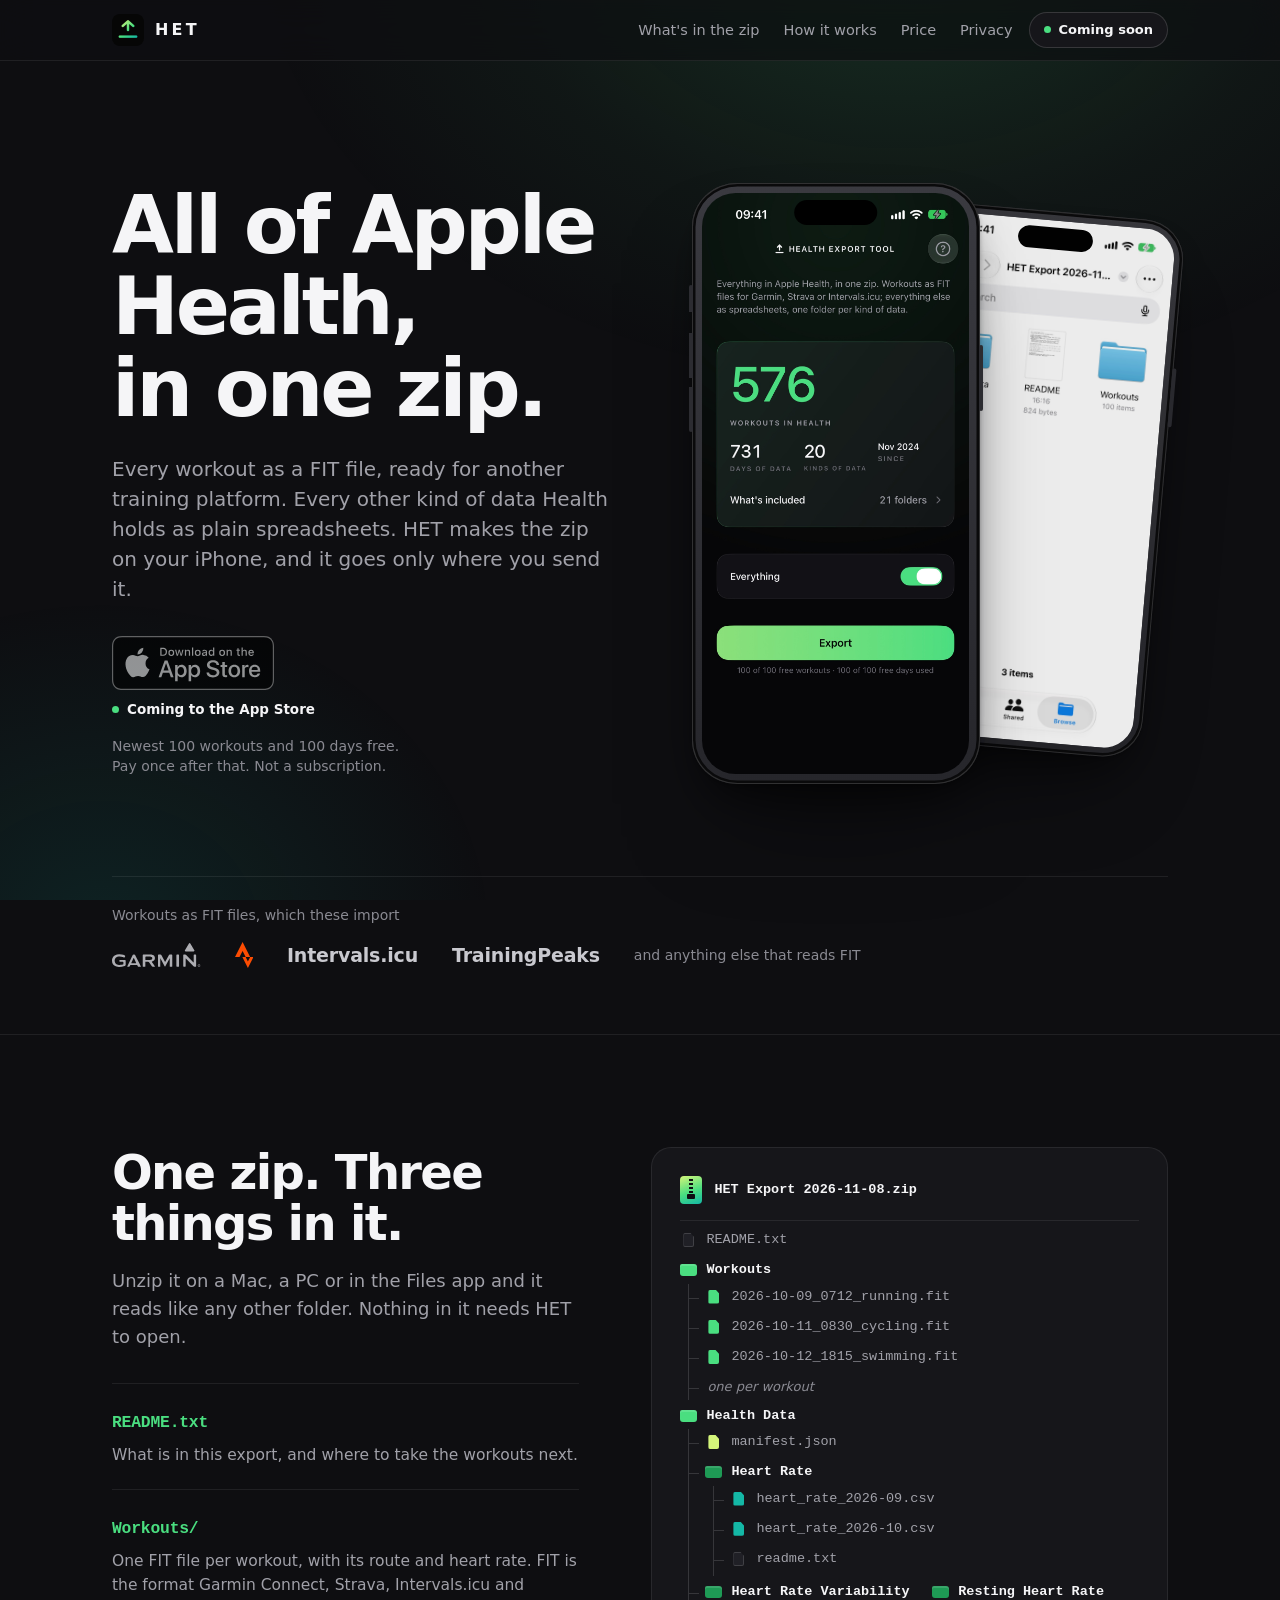
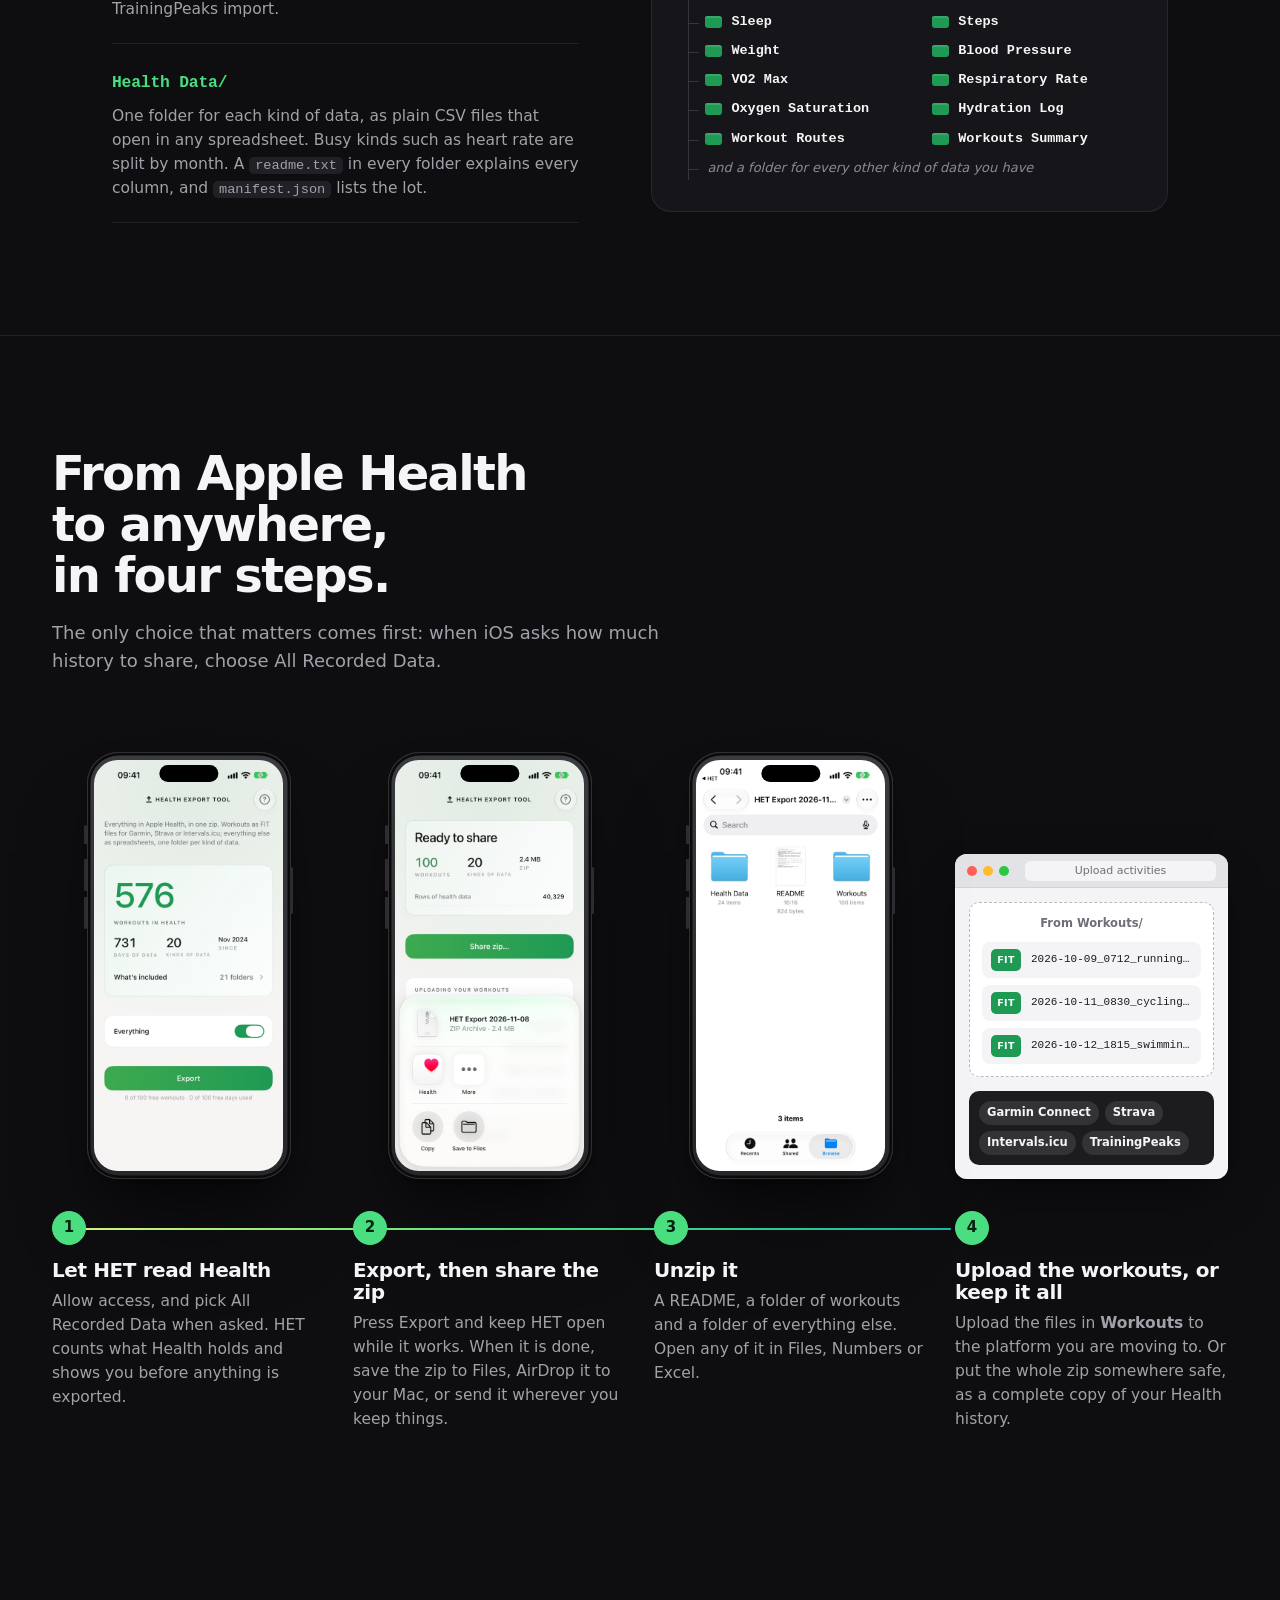
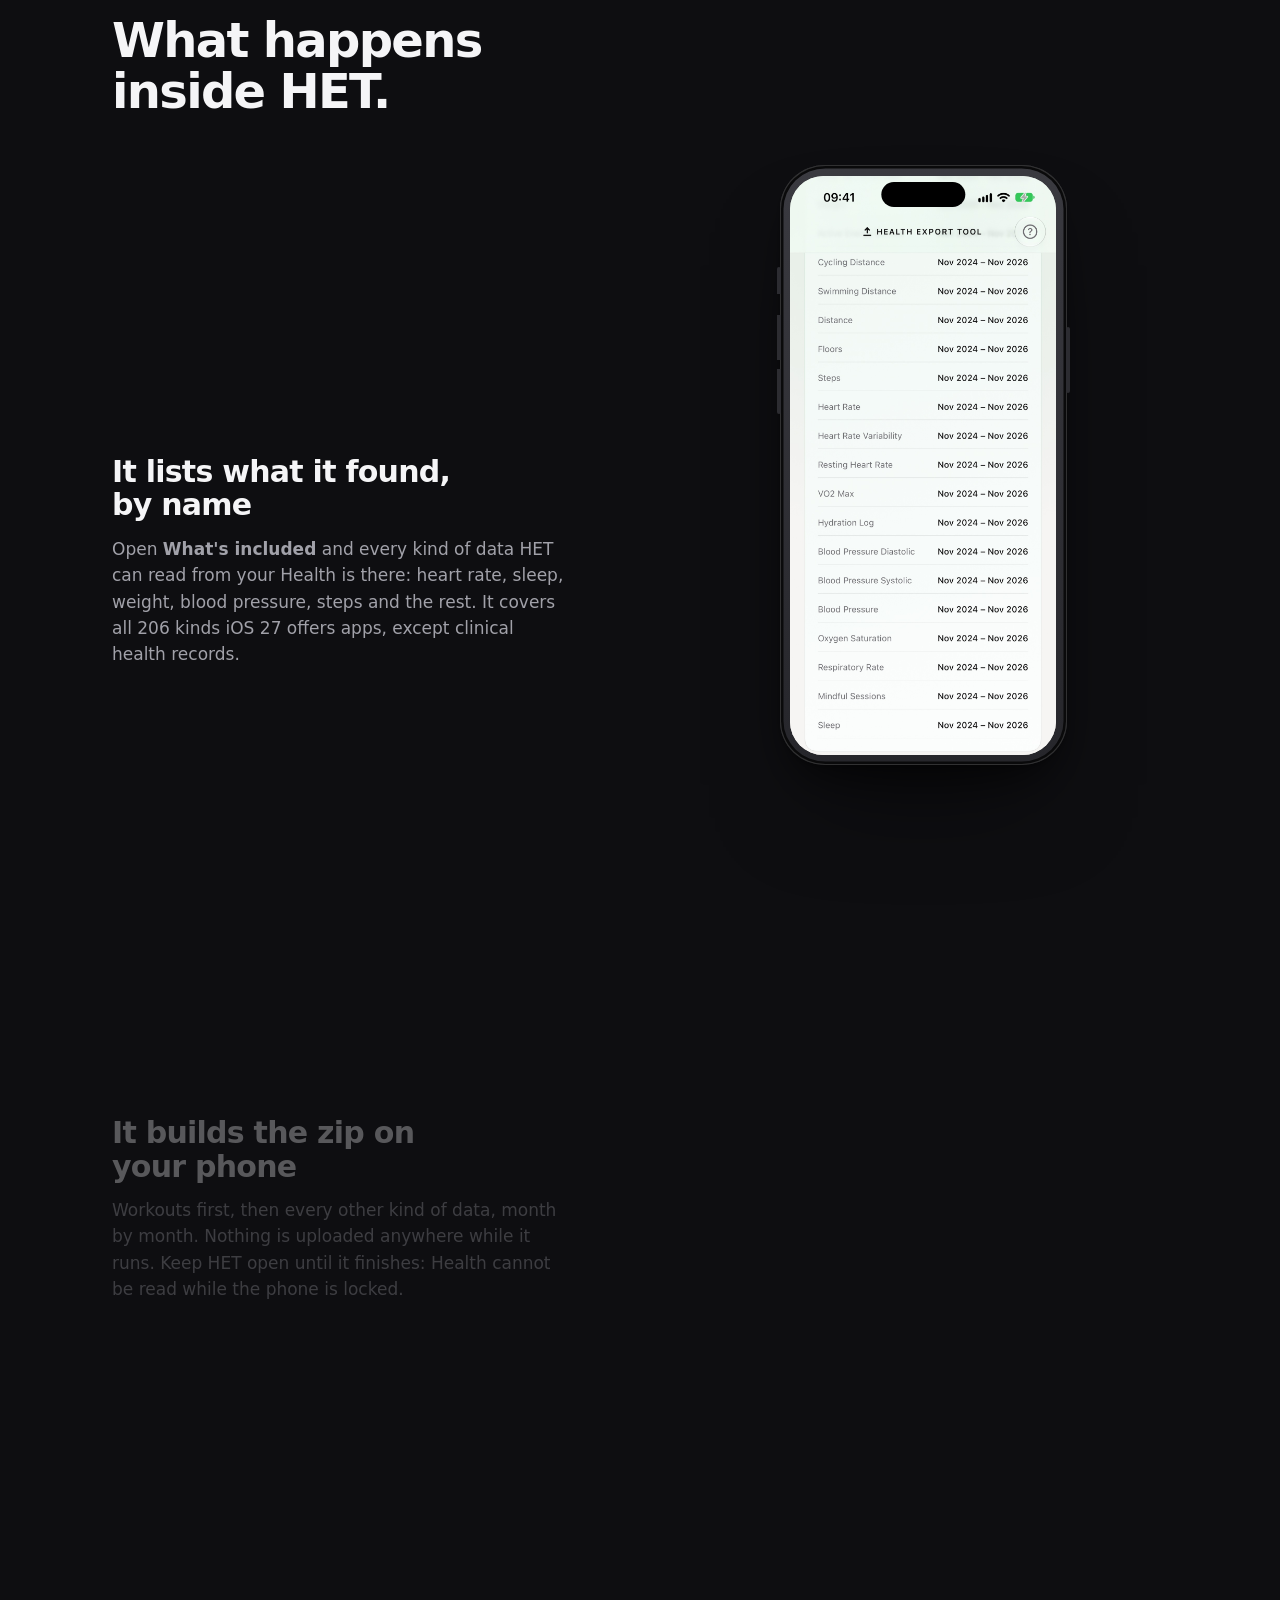
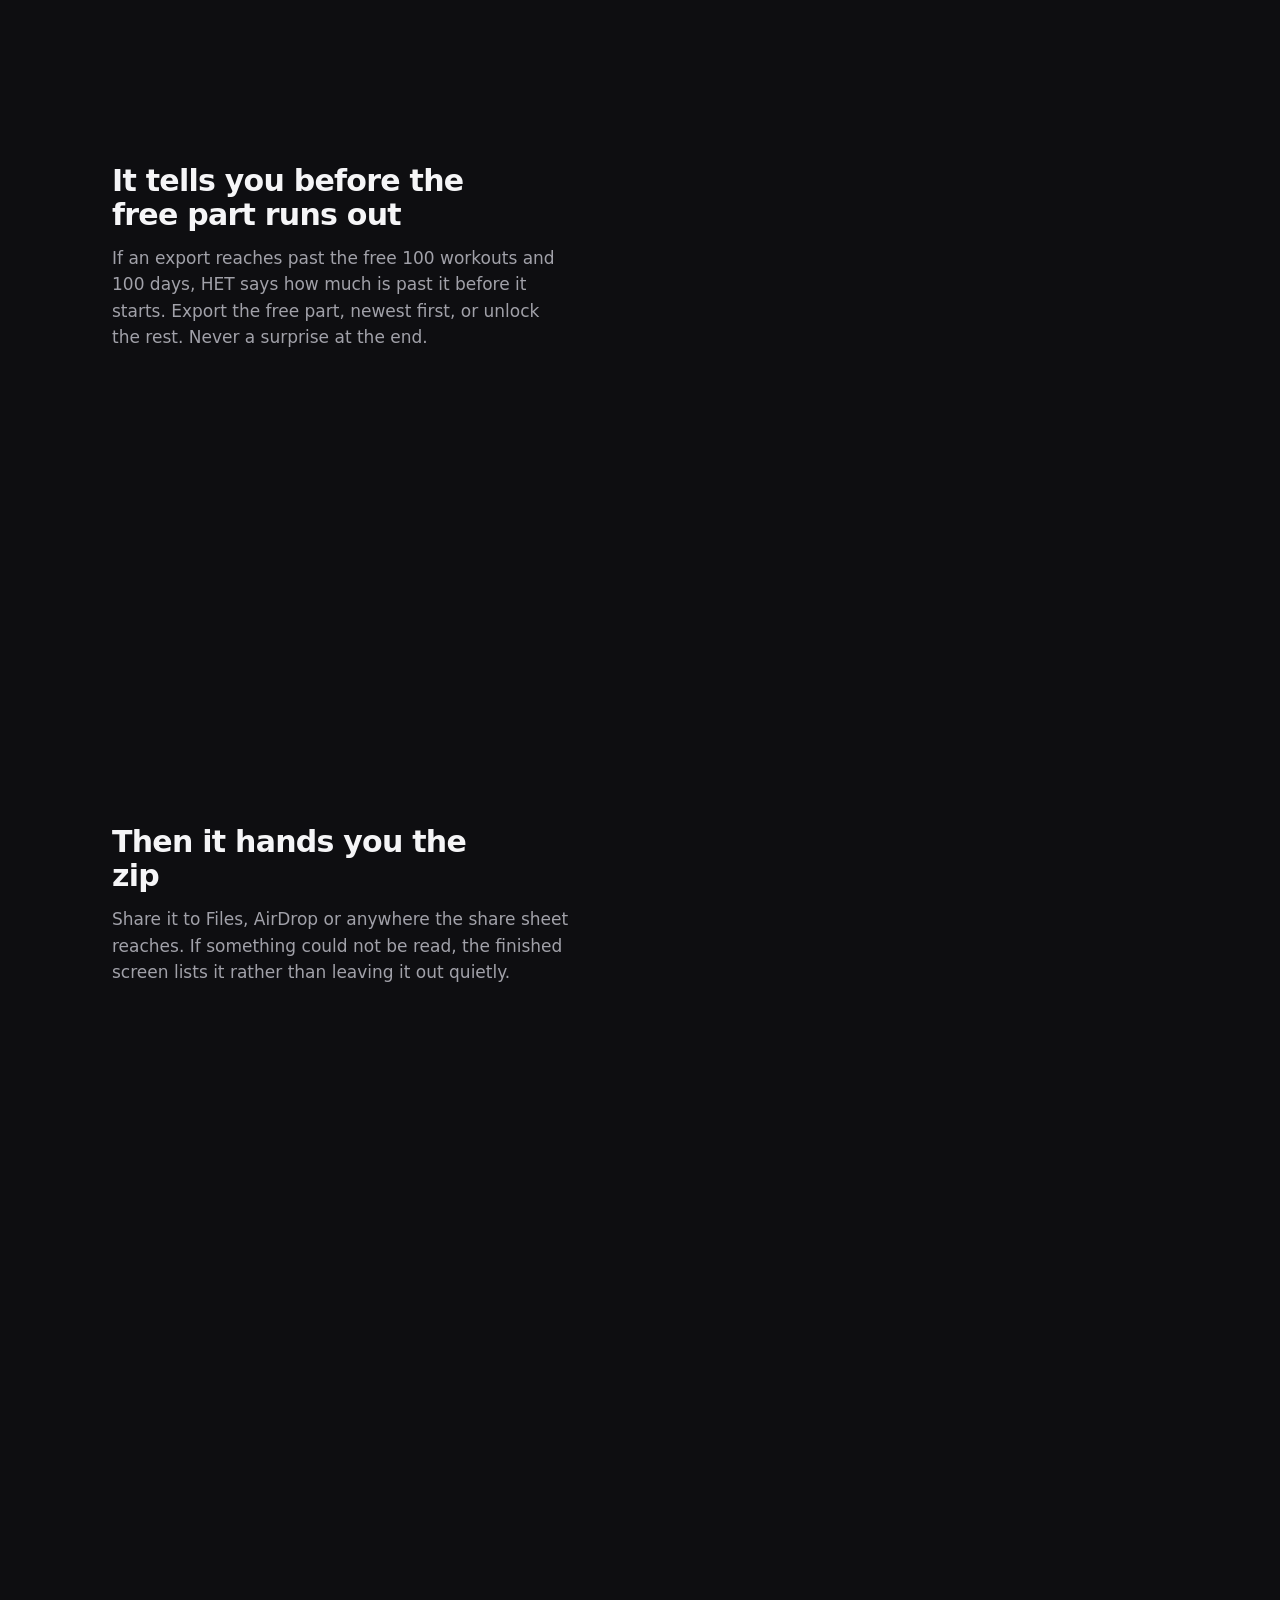
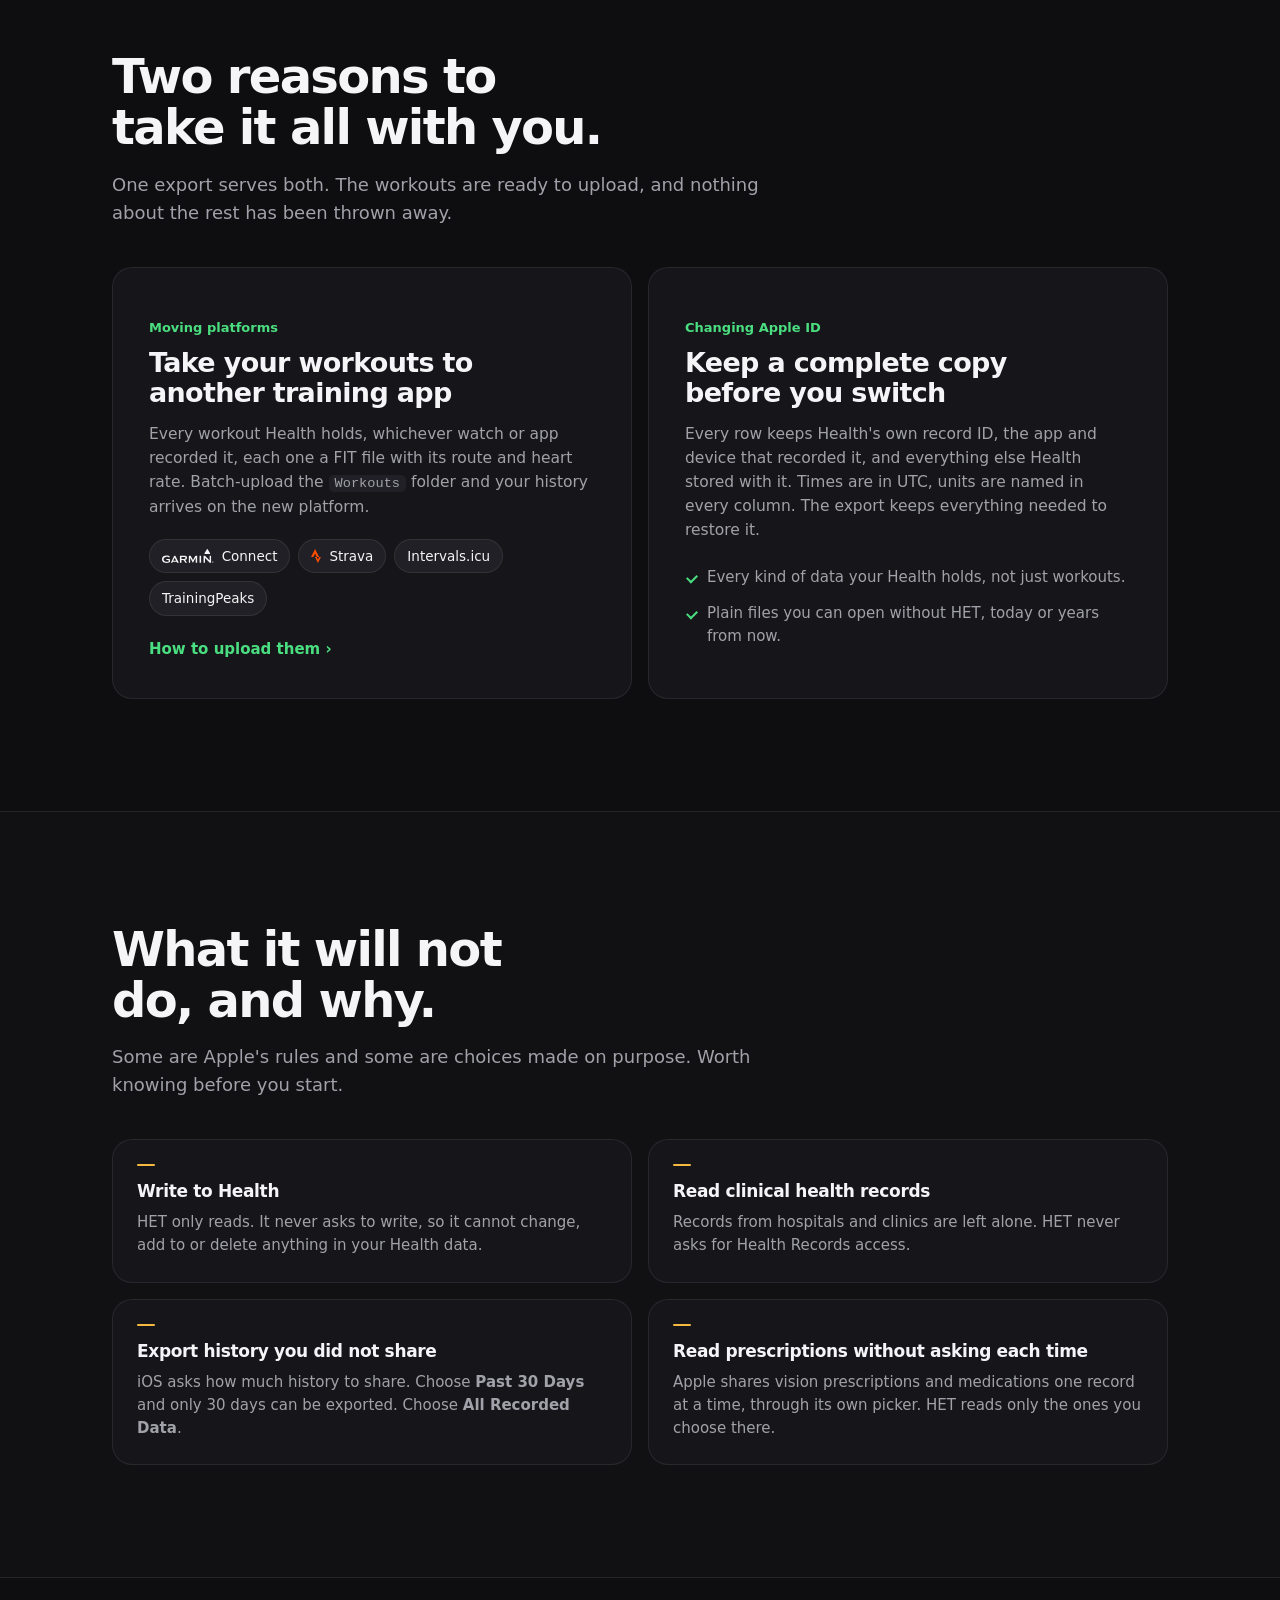
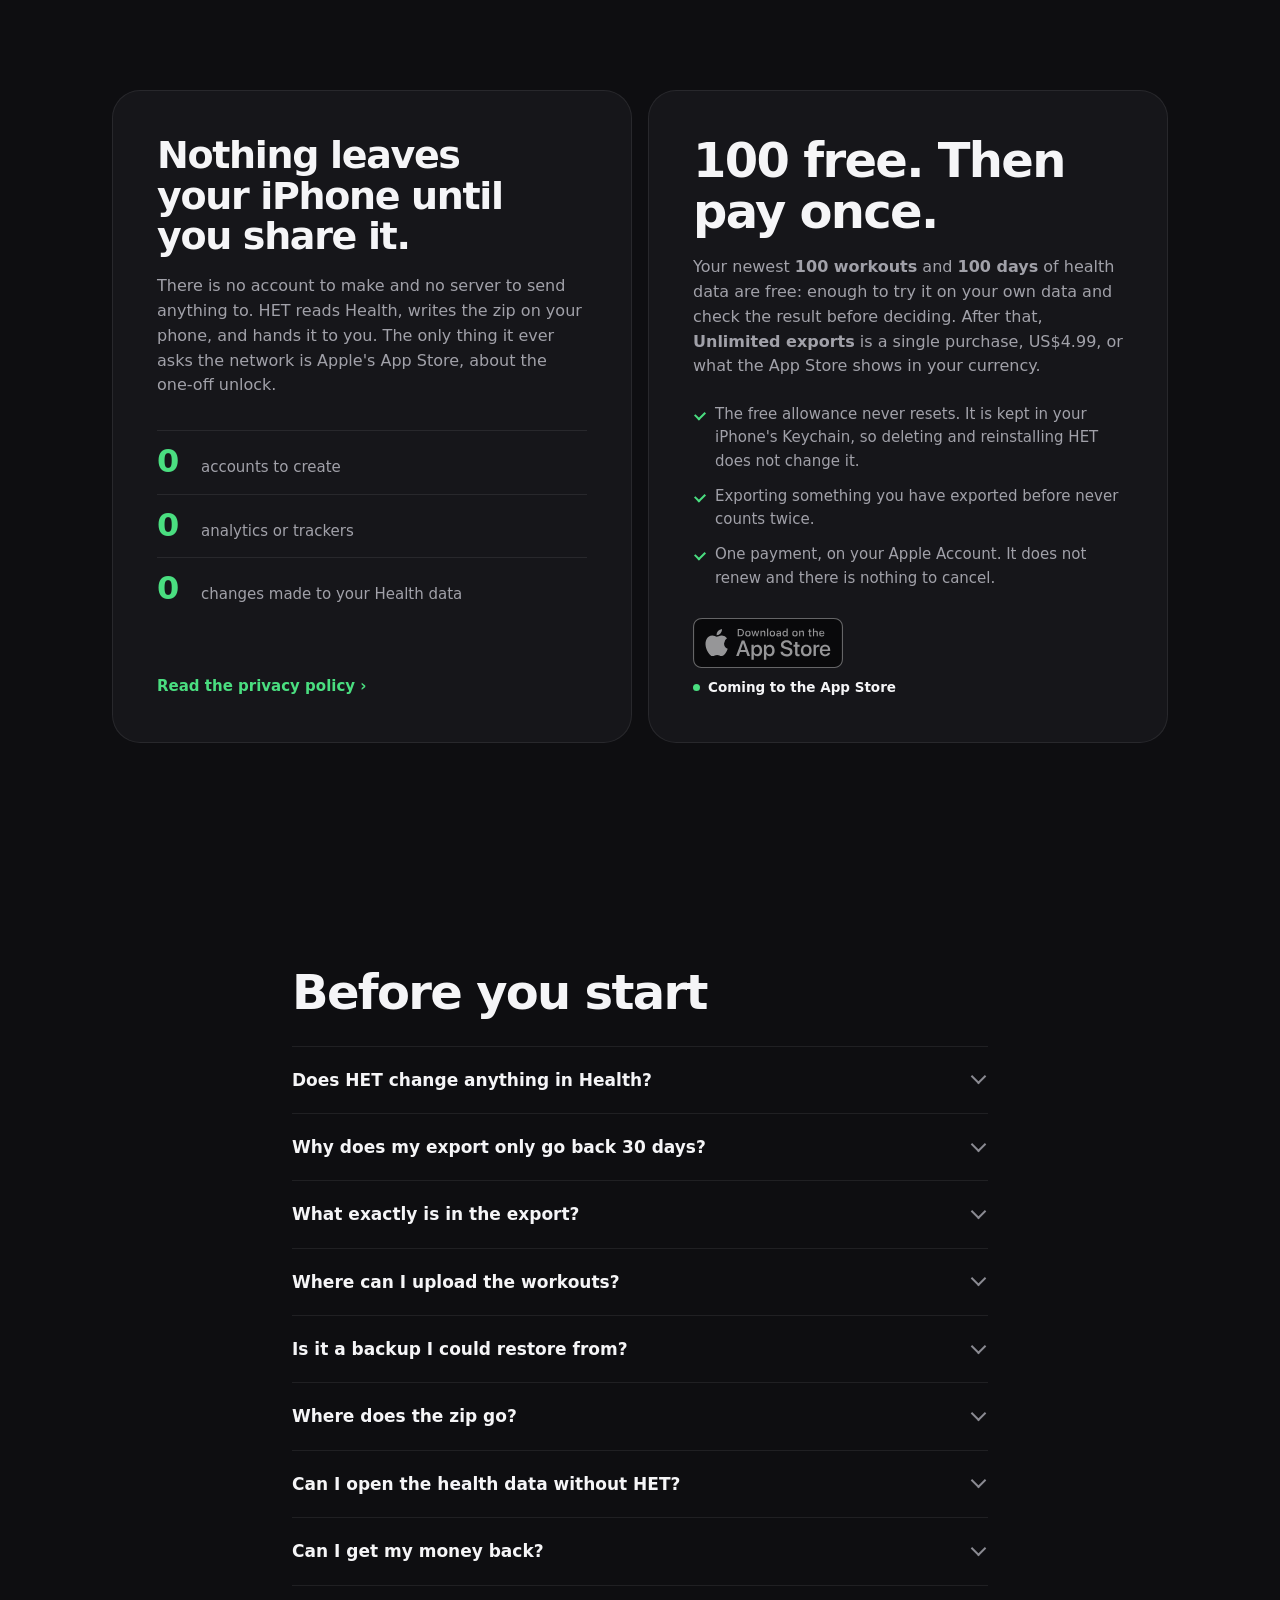
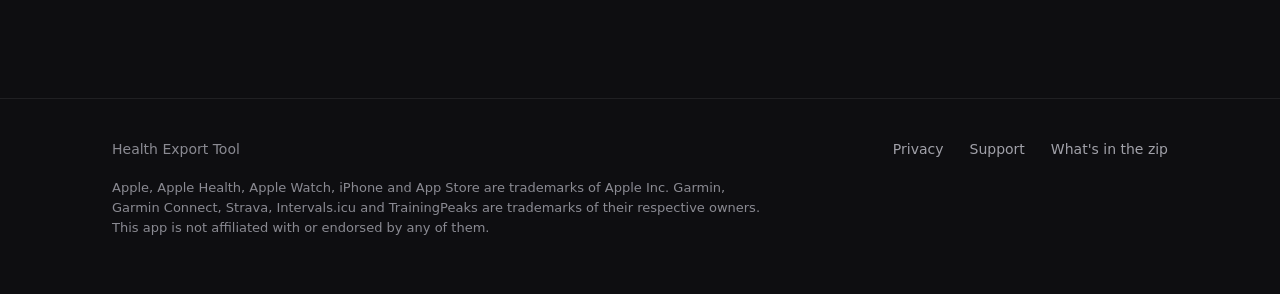
==== index.html @ f3167491 "The Health Export Tool site A static sibling of hit-site for HET: the same structure, phone frame, r" ====
<!doctype html>
<html lang="en-GB">
<head>
<meta charset="utf-8">
<meta name="viewport" content="width=device-width,initial-scale=1">
<title>Health Export Tool: everything in Apple Health, in one zip</title>
<meta name="description" content="Health Export Tool puts everything in Apple Health into one zip on your iPhone: every workout as a FIT file, every other kind of data as plain spreadsheets. Move your training to another platform, or keep a complete copy before you change Apple ID. No account, no server.">
<link rel="canonical" href="https://het.enalmar.uk/">
<meta property="og:type" content="website">
<meta property="og:url" content="https://het.enalmar.uk/">
<meta property="og:title" content="Health Export Tool: all of Apple Health, in one zip.">
<meta property="og:description" content="Workouts as FIT files, everything else as spreadsheets, made on your iPhone. No account, no server, and it never writes to Health.">
<meta property="og:image" content="https://het.enalmar.uk/assets/og.png">
<meta name="twitter:card" content="summary_large_image">
<meta name="twitter:image" content="https://het.enalmar.uk/assets/og.png">
<meta name="color-scheme" content="dark">
<meta name="theme-color" content="#0E0E11">
<link rel="icon" href="assets/favicon-32.png" sizes="32x32">
<link rel="apple-touch-icon" href="assets/apple-touch-icon.png">
<link rel="stylesheet" href="assets/site.css">
<!-- STAGED: Smart App Banner. On approval, uncomment and put the real numeric
     Apple ID in place of APPSTORE_ID.
<meta name="apple-itunes-app" content="app-id=APPSTORE_ID">
-->
<script type="application/ld+json">
{
  "@context":"https://schema.org",
  "@type":"SoftwareApplication",
  "name":"Health Export Tool",
  "applicationCategory":"HealthApplication",
  "operatingSystem":"iOS 18.0 or later",
  "description":"Exports everything in Apple Health into one zip on the iPhone: every workout as a FIT file, and every other kind of data as CSV files, one folder per kind. Never writes to Health.",
  "url":"https://het.enalmar.uk/",
  "offers":{"@type":"Offer","price":"0","priceCurrency":"USD",
            "description":"Free to download. The newest 100 workouts and 100 days of health data are free; a single in-app purchase, Unlimited exports (US$4.99), removes the limit."}
}
</script>
</head>
<body>

<header class="site">
  <div class="wrap">
    <div class="bar">
      <a class="brand" href="./">
        <img src="assets/icon-1024.png" alt="" width="32" height="32">
        <span>HET</span>
      </a>
      <nav>
        <a href="#zip">What's in the zip</a>
        <a href="#how">How it works</a>
        <a href="#price">Price</a>
        <a href="privacy/">Privacy</a>
      </nav>
      <span class="soon-mini"><span class="dot" aria-hidden="true"></span>Coming soon</span>
    </div>
  </div>
</header>

<!-- ─────────────────────────────  Hero  ───────────────────────────────── -->
<div class="hero">
  <div class="wrap">
    <div class="hero-grid">
      <div class="hero-copy fade">
        <h1>All of Apple Health, in one&nbsp;zip.</h1>
        <p class="lede">Every workout as a FIT file, ready for another training platform. Every
          other kind of data Health holds as plain spreadsheets. HET makes the zip on your
          iPhone, and it goes only where you send it.</p>
        <div class="cta-row">
          <p class="soon">
            <img src="assets/brands/app-store-badge.svg" alt="" width="162" height="54">
            <span><span class="dot" aria-hidden="true"></span>Coming to the App Store</span>
          </p>
<!-- STAGED: App Store link.
     On approval: delete the "Coming to the App Store" block directly above,
     uncomment the block below, and replace APPSTORE_ID with the numeric Apple
     ID from App Store Connect. Do the same for the copy under the price, and
     for the Smart App Banner in <head>. Nothing else on the page changes.
          <a class="store" href="https://apps.apple.com/app/health-export-tool/idAPPSTORE_ID">
            <img src="assets/brands/app-store-badge.svg" alt="Download on the App Store" width="162" height="54"></a>
-->
          <p class="price-line">Newest 100 workouts and 100 days free.<br>Pay once after that.
            Not a subscription.</p>
        </div>
      </div>

      <div class="hero-devices fade" data-delay="1">
        <figure class="device back">
          <div class="screen"><img decoding="async" src="screenshots/files-zip.jpg" width="1020" height="2217"
               alt="The Files app showing an unzipped HET export: the Health Data folder, the README and the Workouts folder."></div>
        </figure>
        <figure class="device front">
          <div class="screen"><img decoding="async" fetchpriority="high" src="screenshots/het-home-dark.jpg" width="1020" height="2217"
               alt="Health Export Tool's first screen in dark mode, counting the workouts, days of data and kinds of data Health holds, with the Export button."></div>
        </figure>
      </div>
    </div>

    <div class="sources fade" data-delay="2">
      <p>Workouts as FIT files, which these import</p>
      <ul class="logo-row" role="list">
        <li><svg class="logo garmin" viewBox="0 0 24 6.508" role="img" aria-label="Garmin Connect"><use href="assets/brands/logos.svg#garmin"/></svg></li>
        <li><svg class="logo strava" viewBox="0 0 17.074 24" role="img" aria-label="Strava"><use href="assets/brands/logos.svg#strava"/></svg></li>
        <li class="word">Intervals.icu</li>
        <li class="word">TrainingPeaks</li>
        <li class="files">and anything else that reads FIT</li>
      </ul>
    </div>
  </div>
</div>

<!-- ─────────────────────────────  The zip  ───────────────────────────────
     The names in the tree are the app's own: the folder names come from its
     catalogue of Health data, the file names from its namer. Dates are
     examples. -->
<section id="zip" class="zip-section">
  <div class="wrap">
    <div class="split">
      <div class="split-lead">
        <h2 class="reveal">One zip. Three things in it.</h2>
        <p class="intro reveal" data-delay="1">Unzip it on a Mac, a PC or in the Files app and it
          reads like any other folder. Nothing in it needs HET to open.</p>
        <dl class="cases reveal" data-delay="2">
          <div>
            <dt><code>README.txt</code></dt>
            <dd>What is in this export, and where to take the workouts next.</dd>
          </div>
          <div>
            <dt><code>Workouts/</code></dt>
            <dd>One FIT file per workout, with its route and heart rate. FIT is the format
              Garmin Connect, Strava, Intervals.icu and TrainingPeaks import.</dd>
          </div>
          <div>
            <dt><code>Health Data/</code></dt>
            <dd>One folder for each kind of data, as plain CSV files that open in any
              spreadsheet. Busy kinds such as heart rate are split by month. A
              <code>readme.txt</code> in every folder explains every column, and
              <code>manifest.json</code> lists the lot.</dd>
          </div>
        </dl>
      </div>

      <div class="zipview reveal" data-delay="1" role="group"
           aria-label="The layout of an export: README.txt, a Workouts folder of FIT files, and a Health Data folder with one folder per kind of data.">
        <div class="zip-head"><span class="zip" aria-hidden="true"></span>HET Export 2026-11-08.zip</div>
        <ul class="tree" role="list">
          <li class="file"><span class="name">README.txt</span></li>
          <li class="dir lit"><span class="name">Workouts</span>
            <ul role="list">
              <li class="file fit"><span class="name">2026-10-09_0712_running.fit</span></li>
              <li class="file fit"><span class="name">2026-10-11_0830_cycling.fit</span></li>
              <li class="file fit"><span class="name">2026-10-12_1815_swimming.fit</span></li>
              <li class="more">one per workout</li>
            </ul>
          </li>
          <li class="dir lit"><span class="name">Health Data</span>
            <ul role="list">
              <li class="file json"><span class="name">manifest.json</span></li>
              <li class="dir"><span class="name">Heart Rate</span>
                <ul role="list">
                  <li class="file csv"><span class="name">heart_rate_2026-09.csv</span></li>
                  <li class="file csv"><span class="name">heart_rate_2026-10.csv</span></li>
                  <li class="file"><span class="name">readme.txt</span></li>
                </ul>
              </li>
            </ul>
            <ul class="kinds" role="list">
              <li class="dir"><span class="name">Heart Rate Variability</span></li>
              <li class="dir"><span class="name">Resting Heart Rate</span></li>
              <li class="dir"><span class="name">Sleep</span></li>
              <li class="dir"><span class="name">Steps</span></li>
              <li class="dir"><span class="name">Weight</span></li>
              <li class="dir"><span class="name">Blood Pressure</span></li>
              <li class="dir"><span class="name">VO2 Max</span></li>
              <li class="dir"><span class="name">Respiratory Rate</span></li>
              <li class="dir"><span class="name">Oxygen Saturation</span></li>
              <li class="dir"><span class="name">Hydration Log</span></li>
              <li class="dir"><span class="name">Workout Routes</span></li>
              <li class="dir"><span class="name">Workouts Summary</span></li>
              <li class="more wide">and a folder for every other kind of data you have</li>
            </ul>
          </li>
        </ul>
      </div>
    </div>
  </div>
</section>

<!-- ─────────────────────────────  The flow  ─────────────────────────────
     A real sequence, so it is numbered. The track behind the numbers fills
     once, left to right, when the row is reached: the page's one moment. -->
<section id="how" class="flow-section">
  <div class="wrap wide">
    <h2 class="reveal">From Apple Health to anywhere, in four steps.</h2>
    <p class="intro reveal" data-delay="1">The only choice that matters comes first: when iOS asks
      how much history to share, choose All Recorded Data.</p>

    <ol class="flow reveal" role="list">
      <li class="stage">
        <div class="visual">
          <figure class="device sm">
            <div class="screen"><img loading="lazy" decoding="async" src="screenshots/het-home.jpg" width="1020" height="2217"
                 alt="Health Export Tool's first screen with the counts of workouts, days and kinds of data, and the Export button."></div>
          </figure>
        </div>
        <div class="stage-text">
          <span class="n">1</span>
          <h3>Let HET read Health</h3>
          <p>Allow access, and pick All Recorded Data when asked. HET counts what Health holds
            and shows you before anything is exported.</p>
        </div>
      </li>

      <li class="stage">
        <div class="visual">
          <figure class="device sm">
            <div class="screen"><img loading="lazy" decoding="async" src="screenshots/het-share.jpg" width="1020" height="2217"
                 alt="The iOS share sheet offering the finished HET Export zip, with Save to Files among the options."></div>
          </figure>
        </div>
        <div class="stage-text">
          <span class="n">2</span>
          <h3>Export, then share the zip</h3>
          <p>Press Export and keep HET open while it works. When it is done, save the zip to
            Files, AirDrop it to your Mac, or send it wherever you keep things.</p>
        </div>
      </li>

      <li class="stage">
        <div class="visual">
          <figure class="device sm">
            <div class="screen"><img loading="lazy" decoding="async" src="screenshots/files-zip.jpg" width="1020" height="2217"
                 alt="The Files app showing the unzipped export: the Health Data folder, the README and the Workouts folder."></div>
          </figure>
        </div>
        <div class="stage-text">
          <span class="n">3</span>
          <h3>Unzip it</h3>
          <p>A README, a folder of workouts and a folder of everything else. Open any of it in
            Files, Numbers or Excel.</p>
        </div>
      </li>

      <li class="stage">
        <div class="visual">
          <div class="browser" role="img" aria-label="A browser on a computer with an upload page: three FIT files from the Workouts folder, going to Garmin Connect, Strava, Intervals.icu or TrainingPeaks.">
            <div class="browser-bar"><i></i><i></i><i></i><span>Upload activities</span></div>
            <div class="browser-body">
              <div class="drop">
                <div class="drop-title">From Workouts/</div>
                <div class="src"><span class="file-tile">FIT</span><span>2026-10-09_0712_running.fit</span></div>
                <div class="src"><span class="file-tile">FIT</span><span>2026-10-11_0830_cycling.fit</span></div>
                <div class="src"><span class="file-tile">FIT</span><span>2026-10-12_1815_swimming.fit</span></div>
              </div>
              <div class="dest"><span>Garmin Connect</span><span>Strava</span><span>Intervals.icu</span><span>TrainingPeaks</span></div>
            </div>
          </div>
        </div>
        <div class="stage-text">
          <span class="n">4</span>
          <h3>Upload the workouts, or keep it all</h3>
          <p>Upload the files in <strong>Workouts</strong> to the platform you are moving to. Or
            put the whole zip somewhere safe, as a complete copy of your Health history.</p>
        </div>
      </li>
    </ol>
  </div>
</section>

<!-- ─────────────────────────────  A closer look  ──────────────────────── -->
<section class="closer">
  <div class="wrap">
    <h2 class="reveal">What happens inside HET.</h2>

    <!-- On a wide screen with scripting on, one phone stays put while the
         words scroll past it, and its screen follows the words. Without the
         script, or on a phone, each step keeps its own framed capture. -->
    <div class="story">
    <div class="story-steps">

    <div class="band reveal">
      <figure class="device">
        <div class="screen"><img loading="lazy" decoding="async" src="screenshots/het-included.jpg" width="1020" height="2217"
             alt="The What's included list on HET's first screen, expanded to show each kind of Health data it found and the dates each one covers."></div>
      </figure>
      <div class="band-text">
        <h3>It lists what it found, by name</h3>
        <p>Open <strong>What's included</strong> and every kind of data HET can read from your
          Health is there: heart rate, sleep, weight, blood pressure, steps and the rest. It
          covers all 206 kinds iOS 27 offers apps, except clinical health records.</p>
      </div>
    </div>

    <div class="band flip reveal">
      <figure class="device">
        <div class="screen"><img loading="lazy" decoding="async" src="screenshots/het-exporting.jpg" width="1020" height="2217"
             alt="An export in progress in Health Export Tool: a progress bar for the kind of data being written, the time left, and a reminder to keep the app open."></div>
      </figure>
      <div class="band-text">
        <h3>It builds the zip on your phone</h3>
        <p>Workouts first, then every other kind of data, month by month. Nothing is uploaded
          anywhere while it runs. Keep HET open until it finishes: Health cannot be read while
          the phone is locked.</p>
      </div>
    </div>

    <div class="band reveal">
      <figure class="device">
        <div class="screen"><img loading="lazy" decoding="async" src="screenshots/het-overlimit.jpg" width="1020" height="2217"
             alt="The free allowance sheet in Health Export Tool, saying what is past the free 100 workouts and 100 days, with buttons to unlock or export the free part."></div>
      </figure>
      <div class="band-text">
        <h3>It tells you before the free part runs out</h3>
        <p>If an export reaches past the free 100 workouts and 100 days, HET says how much is
          past it before it starts. Export the free part, newest first, or unlock the rest.
          Never a surprise at the end.</p>
      </div>
    </div>

    <div class="band flip reveal">
      <figure class="device">
        <div class="screen"><img loading="lazy" decoding="async" src="screenshots/het-done.jpg" width="1020" height="2217"
             alt="A finished export in Health Export Tool, ready to share, with directions for uploading the Workouts folder to Garmin Connect, Intervals.icu, Strava and TrainingPeaks."></div>
      </figure>
      <div class="band-text">
        <h3>Then it hands you the zip</h3>
        <p>Share it to Files, AirDrop or anywhere the share sheet reaches. If something could
          not be read, the finished screen lists it rather than leaving it out quietly.</p>
      </div>
    </div>
    </div>
    <div class="story-stage" aria-hidden="true">
      <figure class="device">
        <div class="screen"><img alt="" width="1020" height="2217"><img alt="" width="1020" height="2217"></div>
      </figure>
    </div>
    </div>
  </div>
</section>

<!-- ─────────────────────────────  Two uses  ───────────────────────────── -->
<section id="uses">
  <div class="wrap">
    <h2 class="reveal">Two reasons to take it all with you.</h2>
    <p class="intro reveal" data-delay="1">One export serves both. The workouts are ready to
      upload, and nothing about the rest has been thrown away.</p>

    <div class="uses">
      <article class="use reveal">
        <p class="kicker">Moving platforms</p>
        <h3>Take your workouts to another training app</h3>
        <p>Every workout Health holds, whichever watch or app recorded it, each one a FIT file
          with its route and heart rate. Batch-upload the <code>Workouts</code> folder and your
          history arrives on the new platform.</p>
        <div class="tiles" aria-label="Platforms that import FIT files">
          <span><svg viewBox="0 0 24 6.508" aria-hidden="true"><use href="assets/brands/logos.svg#garmin"/></svg> Connect</span>
          <span class="strava"><svg viewBox="0 0 17.074 24" aria-hidden="true"><use href="assets/brands/logos.svg#strava"/></svg> Strava</span>
          <span>Intervals.icu</span>
          <span>TrainingPeaks</span>
        </div>
        <p class="more"><a href="support/#upload">How to upload them &rsaquo;</a></p>
      </article>

      <article class="use reveal" data-delay="1">
        <p class="kicker">Changing Apple ID</p>
        <h3>Keep a complete copy before you switch</h3>
        <p>Every row keeps Health's own record ID, the app and device that recorded it, and
          everything else Health stored with it. Times are in UTC, units are named in every
          column. The export keeps everything needed to restore it.</p>
        <ul class="plain" role="list">
          <li>Every kind of data your Health holds, not just workouts.</li>
          <li>Plain files you can open without HET, today or years from now.</li>
        </ul>
      </article>
    </div>
  </div>
</section>

<!-- ─────────────────────────────  Honest limits  ──────────────────────── -->
<section class="limits-section">
  <div class="wrap">
    <h2 class="reveal">What it will not do, and why.</h2>
    <p class="intro reveal" data-delay="1">Some are Apple's rules and some are choices made on
      purpose. Worth knowing before you start.</p>
    <ul class="limits reveal" data-delay="2" role="list">
      <li><h3>Write to Health</h3>
        <p>HET only reads. It never asks to write, so it cannot change, add to or delete
          anything in your Health data.</p></li>
      <li><h3>Read clinical health records</h3>
        <p>Records from hospitals and clinics are left alone. HET never asks for Health
          Records access.</p></li>
      <li><h3>Export history you did not share</h3>
        <p>iOS asks how much history to share. Choose <strong>Past 30 Days</strong> and only
          30 days can be exported. Choose <strong>All Recorded Data</strong>.</p></li>
      <li><h3>Read prescriptions without asking each time</h3>
        <p>Apple shares vision prescriptions and medications one record at a time, through
          its own picker. HET reads only the ones you choose there.</p></li>
    </ul>
  </div>
</section>

<!-- ─────────────────────────────  Privacy + price  ────────────────────── -->
<section class="pair">
  <div class="wrap">
    <div class="pair-grid">
      <div class="panel reveal">
        <h2>Nothing leaves your iPhone until you share it.</h2>
        <p class="intro">There is no account to make and no server to send anything to. HET
          reads Health, writes the zip on your phone, and hands it to you. The only thing it
          ever asks the network is Apple's App Store, about the one-off unlock.</p>
        <dl class="facts">
          <div><dt>0</dt><dd>accounts to create</dd></div>
          <div><dt>0</dt><dd>analytics or trackers</dd></div>
          <div><dt>0</dt><dd>changes made to your Health data</dd></div>
        </dl>
        <p class="more"><a href="privacy/">Read the privacy policy &rsaquo;</a></p>
      </div>

      <div class="panel price reveal" data-delay="1" id="price">
        <h2>100 free. Then pay once.</h2>
        <p class="intro">Your newest <strong>100 workouts</strong> and <strong>100 days</strong>
          of health data are free: enough to try it on your own data and check the result
          before deciding. After that, <strong>Unlimited exports</strong> is a single purchase,
          US$4.99, or what the App Store shows in your currency.</p>
        <ul class="plain" role="list">
          <li>The free allowance never resets. It is kept in your iPhone's Keychain, so
            deleting and reinstalling HET does not change it.</li>
          <li>Exporting something you have exported before never counts twice.</li>
          <li>One payment, on your Apple Account. It does not renew and there is nothing to
            cancel.</li>
        </ul>
        <p class="soon">
          <img src="assets/brands/app-store-badge.svg" alt="" width="150" height="50">
          <span><span class="dot" aria-hidden="true"></span>Coming to the App Store</span>
        </p>
<!-- STAGED: App Store link, as in the hero.
        <a class="store" href="https://apps.apple.com/app/health-export-tool/idAPPSTORE_ID">
          <img src="assets/brands/app-store-badge.svg" alt="Download on the App Store" width="150" height="50"></a>
-->
      </div>
    </div>
  </div>
</section>

<!-- ─────────────────────────────  FAQ  ────────────────────────────────── -->
<section>
  <div class="wrap narrow">
    <h2 class="reveal faq-title">Before you start</h2>

    <details class="faq reveal"><summary>Does HET change anything in Health?</summary>
      <p>No. It only reads. It never asks for permission to write, so nothing in Health can
        be changed, added or deleted by it.</p></details>

    <details class="faq reveal"><summary>Why does my export only go back 30 days?</summary>
      <p>When HET first asked to read Health, iOS offered <strong>Past 30 Days</strong> or
        <strong>All Recorded Data</strong>, and Past 30 Days was chosen. Change it in
        <strong>Settings &rsaquo; Health &rsaquo; Data Access &amp; Devices &rsaquo; HET</strong>,
        then export again. The <a href="support/">support page</a> has the details.</p></details>

    <details class="faq reveal"><summary>What exactly is in the export?</summary>
      <p>Everything Apple Health lets an app read: all 206 kinds of data iOS 27 offers, except
        clinical health records. Workouts go in <code>Workouts</code> as FIT files, with routes
        and heart rate. Everything else goes in <code>Health Data</code>, one folder per kind,
        as CSV files with a readme explaining every column.</p></details>

    <details class="faq reveal"><summary>Where can I upload the workouts?</summary>
      <p>Anywhere that imports FIT files, which includes Garmin Connect, Strava, Intervals.icu
        and TrainingPeaks. Each has its own upload page; the
        <a href="support/#upload">support page</a> says where to find them.</p></details>

    <details class="faq reveal"><summary>Is it a backup I could restore from?</summary>
      <p>It keeps everything needed to restore it. Every row carries Health's own record ID,
        the app and device that recorded it, and the rest of what Health stored with it, in
        plain files you can read without HET.</p></details>

    <details class="faq reveal"><summary>Where does the zip go?</summary>
      <p>Only where you send it. HET writes it into its own temporary storage on your phone,
        then hands it to the share sheet. HET deletes its copy the next time you export or open
        the app, and iOS may clear it sooner.</p></details>

    <details class="faq reveal"><summary>Can I open the health data without HET?</summary>
      <p>Yes. They are plain CSV files, which Numbers, Excel and Google Sheets all open. All
        times are in UTC, and each column header names its unit.</p></details>

    <details class="faq reveal"><summary>Can I get my money back?</summary>
      <p>Purchases go through Apple, so refunds do too. Apple's process is at
        <a href="https://reportaproblem.apple.com" rel="noopener">reportaproblem.apple.com</a>.
        The free allowance exists so you can see the export of your own data first.</p></details>
  </div>
</section>

<footer>
  <div class="wrap">
    <div class="row">
      <span>Health Export Tool</span>
      <span class="spacer"></span>
      <a href="privacy/">Privacy</a>
      <a href="support/">Support</a>
      <a href="#zip">What's in the zip</a>
    </div>
    <p class="legal">Apple, Apple Health, Apple Watch, iPhone and App Store are trademarks of
      Apple Inc. Garmin, Garmin Connect, Strava, Intervals.icu and TrainingPeaks are trademarks
      of their respective owners. This app is not affiliated with or endorsed by any of
      them.</p>
  </div>
</footer>

<script>
// Sections lift into place as they are reached. Everything here is decoration:
// the page is complete and readable with scripting off, and the observer is
// skipped entirely for anyone who has asked for reduced motion.
(function () {
  var calm = window.matchMedia('(prefers-reduced-motion: reduce)');
  if (calm.matches || !('IntersectionObserver' in window)) return;

  // Opt into hiding only now that we know the observer exists and will run.
  // The page must read correctly with this script never executing at all.
  document.documentElement.classList.add('js-reveal');

  var seen = new IntersectionObserver(function (entries) {
    entries.forEach(function (entry) {
      if (!entry.isIntersecting) return;
      entry.target.classList.add('in');
      seen.unobserve(entry.target);   // once each; this is not a loop
    });
  }, { rootMargin: '0px 0px -12% 0px', threshold: 0.08 });

  document.querySelectorAll('.reveal').forEach(function (el) { seen.observe(el); });

  // Dead-man's switch, so a section can never be left invisible: if anything
  // well inside the viewport is still hidden, the observer is not working.
  var ticks = 0;
  var audit = setInterval(function () {
    var stuck = Array.prototype.some.call(
      document.querySelectorAll('.reveal:not(.in)'),
      function (el) {
        var box = el.getBoundingClientRect();
        return box.bottom > 0 && box.top < window.innerHeight * 0.5;
      });
    if (stuck) {
      document.documentElement.classList.remove('js-reveal');
      clearInterval(audit);
    }
    if (++ticks > 15) { clearInterval(audit); }
  }, 900);
})();

// The pinned phone in "What happens inside HET". Each step already carries its
// own capture; this only borrows the active one's src, so nothing is lost if
// it never runs. The step nearest the middle of the screen is the active one.
// A new capture fades in on top of the old, which stays fully opaque beneath
// it until the fade is over, so a swap never dips to black.
(function () {
  var story = document.querySelector('.story');
  var wide = window.matchMedia('(min-width: 900px)');
  if (!story) return;
  var layers = story.querySelectorAll('.story-stage img');
  var steps = Array.prototype.slice.call(story.querySelectorAll('.story-steps .band'));
  var front = 0, current = null, queued = false, settle;

  function show(step) {
    if (step === current) return;
    current = step;
    steps.forEach(function (s) { s.classList.toggle('active', s === step); });
    var idx = 1 - front, next = layers[idx], prev = layers[front];
    // Only the latest request may swap, and only once: a cached image can
    // report complete and still fire its load event afterwards.
    function reveal() {
      next.onload = null;
      if (current !== step) return;
      clearTimeout(settle);
      prev.classList.remove('top'); next.classList.add('top', 'on'); front = idx;
      settle = setTimeout(function () { prev.classList.remove('on'); }, 260);
    }
    next.classList.remove('on', 'top');
    next.onload = reveal;
    next.src = step.querySelector('.screen img').getAttribute('src');
    if (next.complete && next.naturalWidth) reveal();
  }

  function pick() {
    queued = false;
    var mid = window.innerHeight / 2, best = steps[0], gap = Infinity;
    steps.forEach(function (s) {
      var r = s.getBoundingClientRect(), d = Math.abs(r.top + r.height / 2 - mid);
      if (d < gap) { gap = d; best = s; }
    });
    show(best);
  }
  function onScroll() { if (!queued) { queued = true; requestAnimationFrame(pick); } }

  function mode() {
    var on = wide.matches;
    story.classList.toggle('story-on', on);
    window[on ? 'addEventListener' : 'removeEventListener']('scroll', onScroll, { passive: true });
    if (on) pick();
  }
  wide.addEventListener('change', mode);
  mode();
})();
</script>

</body>
</html>
---- assets/site.css ----
/* Health Export Tool site styles.
   HIT's site, re-tinted. The layout, type scale and spacing are shared with
   the sibling site; the colours are HET's own: the accent from the app's
   AccentColor (#1E9A55 light, #4ADE80 dark) and the icon's gradient,
   #D4F57A to #4ADE80 to #14B8A6 on near-black. The page is dark only, so
   the dark accent is the one that carries text. */
:root{
  --ground:#0E0E11; --card:#16161A; --raised:#202026; --line:rgba(255,255,255,.08);
  --line-2:rgba(255,255,255,.14);
  --text:#F5F5F7; --text-2:#A1A1A9; --text-3:#8A8A92;
  --signal:#4ADE80; --lime:#D4F57A; --teal:#14B8A6; --deep:#1E9A55; --warn:#F5B942;
  --on-signal:#05210F;
  --strava:#FC4C02;
  --gutter:clamp(16px,5vw,32px); --radius:20px;
  --sans:-apple-system,BlinkMacSystemFont,"SF Pro Text","Segoe UI",system-ui,sans-serif;
  --display:-apple-system,BlinkMacSystemFont,"SF Pro Display","Segoe UI",system-ui,sans-serif;
  --mono:ui-monospace,"SF Mono",SFMono-Regular,Menlo,Consolas,monospace;
  /* One overlay scale for the whole site. */
  --z-header:10;
}
*{box-sizing:border-box}
html{-webkit-text-size-adjust:100%;scroll-behavior:smooth;scroll-padding-top:72px}
@media(prefers-reduced-motion:reduce){html{scroll-behavior:auto}}
body{
  margin:0;background:var(--ground);color:var(--text);font-family:var(--sans);
  font-size:17px;line-height:1.55;-webkit-font-smoothing:antialiased;overflow-x:hidden;
}
/* The green lift at the top and a teal counterweight at the foot: the two
   ends of the icon's gradient. Fixed, so a long scroll keeps its centre of
   gravity. */
body::before,body::after{content:"";position:fixed;inset:0;pointer-events:none;z-index:0}
body::before{background:radial-gradient(900px 640px at 70% -8%,rgba(74,222,128,.17),rgba(74,222,128,.045) 45%,transparent 72%)}
body::after{background:radial-gradient(560px 480px at 8% 104%,rgba(20,184,166,.12),transparent 70%)}
.wrap{position:relative;z-index:1;max-width:1120px;margin:0 auto;padding:0 var(--gutter)}
.wrap.wide{max-width:1240px}
.narrow{max-width:760px}
a{color:var(--signal);text-decoration:none}
a:hover{text-decoration:underline;text-underline-offset:3px}
a:focus-visible{outline:2px solid var(--signal);outline-offset:3px;border-radius:6px}
img{max-width:100%;height:auto;display:block}
h1,h2,h3{line-height:1.12;letter-spacing:-.02em;margin:0;font-family:var(--display)}
p{margin:0}
figure{margin:0}
code{font-family:var(--mono)}
.num{font-variant-numeric:tabular-nums}
/* Kept for the privacy and support pages, which still label their one heading. */
.eyebrow{font-size:13px;font-weight:600;color:var(--text-3);margin:0 0 12px}

/* ───────────────────────────── Header ───────────────────────────── */
header.site{position:sticky;top:0;z-index:var(--z-header);
  background:rgba(14,14,17,.72);border-bottom:1px solid var(--line);
  -webkit-backdrop-filter:saturate(1.6) blur(18px);backdrop-filter:saturate(1.6) blur(18px)}
@supports not ((backdrop-filter:blur(1px)) or (-webkit-backdrop-filter:blur(1px))){
  header.site{background:rgba(14,14,17,.96)}}
.bar{display:flex;align-items:center;gap:16px;height:60px}
.brand{display:flex;align-items:center;gap:11px;color:var(--text)}
.brand:hover{text-decoration:none}
.brand img{width:32px;height:32px;border-radius:8px}
.brand span{font-size:16px;font-weight:700;letter-spacing:.2em}
.bar nav{margin-left:auto;display:flex;gap:24px;font-size:14.5px}
.bar nav a{color:var(--text-2);transition:color 150ms ease}
.bar nav a:hover{color:var(--text);text-decoration:none}
/* Before launch the header carries a quiet pill instead of the badge. */
.soon-mini{display:inline-flex;align-items:center;gap:8px;padding:7px 14px;
  border:1px solid var(--line-2);border-radius:999px;background:var(--card);
  font-size:13px;font-weight:600;color:var(--text);white-space:nowrap}
.soon-mini .dot,.soon .dot{width:7px;height:7px;border-radius:50%;background:var(--signal);flex:none}
@media(max-width:820px){.bar nav{display:none}.soon-mini{margin-left:auto}}

/* ───────────────────────────── Devices ──────────────────────────── */
/* Every screen capture on the site sits in this frame, exactly as on the HIT
   site. The capture is a native iPhone screen; the frame adds a titanium
   edge, the bezel, the Dynamic Island and the side buttons, all sized
   relative to the phone's width so one rule works at every size. Simulator
   captures only sometimes include the island, so it is always drawn.
   The bezel is the screen's margin, not the frame's padding: a percentage
   margin on the screen is a share of the phone's own width, where padding
   on the frame would be a share of whatever the phone sits in. */
.device{display:flow-root;position:relative;isolation:isolate;padding:0;
  border-radius:15.8% / 7.3%;
  background:linear-gradient(#3A3A40,#26262B);
  box-shadow:
    inset 0 0 0 1px rgba(255,255,255,.16),
    inset 0 0 0 3.5px #0A0A0B,
    0 2px 4px rgba(0,0,0,.25),
    0 22px 44px -16px rgba(0,0,0,.6),
    0 60px 100px -40px rgba(0,0,0,.55)}
.device .screen{position:relative;overflow:hidden;background:#000;margin:3.6%;
  border-radius:12.6% / 5.8%;aspect-ratio:1206/2622}
.device .screen img{width:100%;height:100%;object-fit:cover}
/* Dynamic Island: 126 x 37 points on a 402-point screen, 11 points down. */
.device .screen::after{content:"";position:absolute;z-index:1;left:50%;top:1.2%;
  width:31.3%;aspect-ratio:126/37;transform:translateX(-50%);
  background:#000;border-radius:999px}
/* Action button and volume on the left, side button on the right. */
.device::before,.device::after{content:"";position:absolute;z-index:-1;width:1.4%;
  background:#2C2C31;border-radius:2px}
.device::before{left:-1.1%;top:17%;height:24.5%;background:linear-gradient(
  #2C2C31 0 18.4%,transparent 18.4% 32.7%,#2C2C31 32.7% 63.3%,
  transparent 63.3% 69.4%,#2C2C31 69.4%)}
.device::after{right:-1.1%;top:27%;height:11%}

/* ───────────────────────────── Hero ─────────────────────────────── */
.hero{padding:clamp(40px,8vw,96px) 0 clamp(36px,6vw,64px)}
.hero-grid{display:grid;grid-template-columns:1fr;gap:clamp(40px,6vw,64px);align-items:center}
@media(min-width:920px){.hero-grid{grid-template-columns:1fr 1fr}}
.hero h1{font-size:clamp(42px,7.2vw,80px);font-weight:700;letter-spacing:-.04em;
  line-height:1.02;max-width:11ch;text-wrap:balance}
.hero .lede{margin-top:24px;font-size:clamp(17px,2vw,20px);line-height:1.5;
  color:var(--text-2);max-width:44ch}
.cta-row{display:flex;flex-wrap:wrap;align-items:center;gap:16px 22px;margin-top:32px}
.price-line{color:var(--text-3);font-size:14px;line-height:1.45}

/* Apple's badge, before there is anything for it to link to: shown, not
   linked, with the plain words underneath so nobody taps it expecting a
   listing. On approval the whole block is swapped for the staged link. */
.soon{display:inline-grid;justify-items:start;gap:9px;margin:0}
.soon img{height:54px;width:auto;opacity:.55}
.soon span{display:inline-flex;align-items:center;gap:8px;font-size:13.5px;font-weight:600;
  color:var(--text)}
.store{display:inline-block;border-radius:12px;transition:transform 150ms ease}
.store img{height:54px;width:auto}
.store:hover{text-decoration:none}
.store:active{transform:translateY(1px)}
.store:focus-visible{outline:2px solid var(--text);outline-offset:3px}

/* Two phones: HET's first screen in front, the unzipped export in Files
   behind it. */
.hero-devices{position:relative;width:min(100%,360px);margin:0 auto;
  aspect-ratio:460/600}
@media(min-width:920px){.hero-devices{width:min(100%,520px)}}
.hero-devices .device{position:absolute;width:58%}
.hero-devices .front{left:4%;top:4%;z-index:2}
.hero-devices .back{right:0;top:0;width:52%;transform:rotate(5deg) translateY(10%);
  opacity:.92;filter:saturate(.9)}

.sources{margin-top:clamp(40px,6vw,72px);padding-top:28px;border-top:1px solid var(--line);
  display:flex;flex-wrap:wrap;align-items:center;gap:14px 32px}
.sources > p{color:var(--text-3);font-size:14px}
.logo-row{list-style:none;margin:0;padding:0;display:flex;flex-wrap:wrap;align-items:center;
  gap:18px 34px}
.logo-row li{display:flex;align-items:center;color:#C9C9CF}
.logo{display:block;width:auto;fill:currentColor;opacity:.85}
.logo.strava{height:26px;color:var(--strava);opacity:1}
.logo.garmin{height:24px}
/* Names without a logo in the set are set as words, at the logos' weight. */
.logo-row .word{font-family:var(--display);font-size:19px;font-weight:700;letter-spacing:-.01em;
  color:#C9C9CF}
.logo-row .files{color:var(--text-3);font-size:14px}

/* ───────────────────────────── Sections ─────────────────────────── */
section{padding:clamp(56px,9vw,112px) 0;position:relative;z-index:1}
section h2{font-size:clamp(30px,4.4vw,48px);font-weight:700;letter-spacing:-.035em;
  line-height:1.06;max-width:18ch;text-wrap:balance}
p.intro{margin-top:18px;color:var(--text-2);max-width:58ch;font-size:clamp(16px,1.6vw,18px)}

/* ───────────────────────────── The zip ──────────────────────────── */
.zip-section{border-top:1px solid var(--line)}
.split{display:grid;gap:40px;grid-template-columns:1fr}
@media(min-width:900px){.split{grid-template-columns:.95fr 1.05fr;gap:72px;align-items:start}
  .split-lead{position:sticky;top:110px}}
.cases{margin:32px 0 0;display:grid;gap:0;border-top:1px solid var(--line)}
.cases > div{padding:22px 0;border-bottom:1px solid var(--line)}
.cases dt{font-family:var(--display);font-size:19px;font-weight:650;letter-spacing:-.01em}
.cases dt code{font-family:var(--mono);font-size:.86em;font-weight:600;color:var(--signal)}
.cases dd{margin:8px 0 0;color:var(--text-2);font-size:15.5px;max-width:52ch}
.cases dd code{background:var(--raised);border-radius:5px;padding:1px 6px;font-size:.88em}

/* The export's layout as a file tree. Real folder and file names, from the
   app's own catalogue. Folders and files are drawn in CSS: a tab and a body
   for a folder, a page with a turned corner for a file. */
.zipview{background:var(--card);border:1px solid var(--line);border-radius:var(--radius);
  padding:clamp(18px,3vw,28px);font-family:var(--mono);font-size:13.5px;line-height:1.5;
  min-width:0}
.zip-head{display:flex;align-items:center;gap:12px;padding-bottom:16px;margin-bottom:6px;
  border-bottom:1px solid var(--line);font-weight:600;color:var(--text);overflow-wrap:anywhere}
.zip{width:22px;height:28px;border-radius:4px;flex:none;position:relative;
  background:linear-gradient(160deg,var(--lime),var(--signal) 55%,var(--teal))}
.zip::before{content:"";position:absolute;left:50%;top:3px;bottom:10px;width:4px;
  transform:translateX(-50%);
  background:repeating-linear-gradient(#0E0E11 0 2px,transparent 2px 4px)}
.zip::after{content:"";position:absolute;left:50%;bottom:5px;width:8px;height:5px;
  transform:translateX(-50%);border-radius:1px;background:#0E0E11}
.tree,.tree ul{list-style:none;margin:0;padding:0}
.tree ul{margin-left:8px;padding-left:16px;border-left:1px solid var(--line-2)}
.tree li{position:relative;padding:3px 0;color:var(--text-2);overflow-wrap:anywhere}
.tree ul > li::before{content:"";position:absolute;left:-16px;top:14px;width:10px;
  border-top:1px solid var(--line-2)}
.tree .name{display:inline-flex;align-items:flex-start;gap:9px}
.tree .dir > .name{color:var(--text);font-weight:600}
/* Folder: body, with the tab drawn as a shadow-free pseudo on top-left. */
.tree .dir > .name::before{content:"";flex:none;width:17px;height:12px;margin-top:4px;
  border-radius:2px 3px 3px 3px;background:var(--deep);
  box-shadow:inset 0 2px 0 rgba(255,255,255,.12)}
.tree .dir.lit > .name::before{background:var(--signal)}
/* File: a page with a corner. */
.tree .file > .name::before{content:"";flex:none;width:11px;height:14px;margin:3px 3px 0;
  border-radius:2px;background:var(--raised);box-shadow:inset 0 0 0 1px var(--line-2);
  clip-path:polygon(0 0,65% 0,100% 30%,100% 100%,0 100%)}
.tree .fit > .name::before{background:var(--signal);box-shadow:none}
.tree .csv > .name::before{background:var(--teal);box-shadow:none}
.tree .json > .name::before{background:var(--lime);box-shadow:none}
.tree .more{color:var(--text-3);font-family:var(--sans);font-size:13px;font-style:italic;
  padding-left:2px}
.tree .note{color:var(--text-3);font-family:var(--sans);font-size:12.5px;margin-left:6px}
/* The quieter folders: a column of names on a phone, two on a wide screen. */
@media(min-width:560px){
  .tree .kinds{display:grid;grid-template-columns:1fr 1fr;column-gap:20px}
  .tree .kinds > li.wide{grid-column:1 / -1}
  /* Only the first column hangs off the line; the second sits beside it. */
  .tree .kinds > li:nth-child(even)::before{display:none}
}

/* ───────────────────────────── Flow ─────────────────────────────── */
.flow-section{border-top:1px solid var(--line)}
.flow{list-style:none;margin:clamp(40px,6vw,64px) 0 0;padding:0;display:grid;gap:56px;
  grid-template-columns:1fr}
.stage{display:grid;gap:28px;align-content:start}
.visual{display:grid;place-items:center;min-height:0;order:2}
.visual .device.sm{width:min(62%,240px)}
.stage-text{position:relative;max-width:36ch}
.stage h3{font-size:20px;font-weight:650;margin-top:14px}
.stage p{margin-top:8px;color:var(--text-2);font-size:15.5px}
.n{display:inline-grid;place-items:center;width:34px;height:34px;border-radius:50%;
  background:var(--raised);border:1px solid var(--line-2);color:var(--text);
  font-size:15px;font-weight:700;font-variant-numeric:tabular-nums;position:relative;z-index:1;
  transition:background-color 300ms ease-out,border-color 300ms ease-out,color 300ms ease-out}

@media(min-width:1000px){
  .flow{grid-template-columns:repeat(4,1fr);gap:0 28px;position:relative}
  .stage{grid-template-rows:440px auto;gap:32px}
  .visual{align-items:end;order:0}
  .visual .device.sm{width:min(86%,204px)}
  /* The track runs through the four numbers. It fills once, left to right. */
  .flow::before,.flow::after{content:"";position:absolute;left:17px;right:calc(25% - 17px);
    top:calc(440px + 32px + 17px);height:2px;border-radius:2px}
  .flow::before{background:var(--line-2)}
  .flow::after{background:linear-gradient(90deg,var(--lime),var(--signal) 55%,var(--teal));
    transform-origin:left center}
}

/* The browser window in step 4: a generic upload page on a computer, not any
   one service's. Light, like the desktop it happens on, so it reads as a
   different place from the phones before it. */
.browser{width:100%;max-width:300px;border-radius:12px;overflow:hidden;
  background:#F4F4F6;color:#1C1C1F;text-align:left;
  box-shadow:inset 0 0 0 1px rgba(255,255,255,.4),0 2px 4px rgba(0,0,0,.25),
    0 22px 44px -16px rgba(0,0,0,.6)}
.browser-bar{display:flex;align-items:center;gap:6px;height:34px;padding:0 12px;
  background:#E3E3E7;border-bottom:1px solid #D2D2D7}
.browser-bar i{width:10px;height:10px;border-radius:50%;background:#FF5F57}
.browser-bar i:nth-child(2){background:#FEBC2E}
.browser-bar i:nth-child(3){background:#28C840}
.browser-bar span{flex:1;margin-left:10px;height:20px;border-radius:6px;background:#F4F4F6;
  font-size:11px;line-height:20px;text-align:center;color:#6E6E76}
.browser-body{padding:14px;display:grid;gap:8px}
.drop{display:grid;gap:7px;padding:12px;border-radius:10px;border:1.5px dashed #B9B9C0;
  background:#fff}
.drop-title{font-size:11.5px;font-weight:600;color:#6E6E76;text-align:center;padding-bottom:2px}
.src{display:flex;align-items:center;gap:10px;padding:7px 9px;border-radius:8px;
  background:#F4F4F6;font-family:var(--mono);font-size:11px;color:#1C1C1F;min-width:0}
.src span:last-child{overflow:hidden;text-overflow:ellipsis;white-space:nowrap}
.file-tile{flex:none;display:inline-grid;place-items:center;width:30px;height:22px;
  border-radius:5px;background:var(--deep);color:#fff;font-family:var(--sans);font-size:9.5px;
  font-weight:800;letter-spacing:.03em}
.dest{display:flex;flex-wrap:wrap;gap:6px;margin-top:6px;padding:10px;border-radius:10px;
  background:#1C1C1F;color:#F5F5F7;font-size:11.5px;font-weight:600}
.dest span{padding:3px 8px;border-radius:999px;background:rgba(255,255,255,.1)}

/* ───────────────────────────── Closer look ──────────────────────── */
.closer{padding-top:clamp(40px,6vw,72px)}
.band{display:grid;gap:clamp(28px,5vw,72px);align-items:center;grid-template-columns:1fr;
  margin-top:clamp(40px,6vw,80px)}
.band .device{width:min(72%,290px);margin:0 auto}
@media(min-width:860px){
  .band{grid-template-columns:1fr 1fr}
  .band .device{margin:0 0 0 auto;margin-right:clamp(0px,4vw,48px)}
  .band.flip .device{order:2;margin:0 auto 0 clamp(0px,4vw,48px)}
  .band.flip .band-text{justify-self:end}
}
.band h3{font-size:clamp(22px,2.6vw,30px);font-weight:700;letter-spacing:-.025em;max-width:18ch}
.band p{margin-top:14px;color:var(--text-2);max-width:44ch}
.band-text{max-width:460px}

/* ───────────────────────────── Two uses ─────────────────────────── */
.uses{display:grid;gap:16px;margin-top:40px;grid-template-columns:1fr}
@media(min-width:900px){.uses{grid-template-columns:1fr 1fr}}
.use{background:var(--card);border:1px solid var(--line);border-radius:var(--radius);
  padding:clamp(24px,3.4vw,36px);display:flex;flex-direction:column}
.use .kicker{font-size:13px;font-weight:600;color:var(--signal);margin-bottom:10px}
.use h3{font-size:clamp(22px,2.4vw,27px);font-weight:700;letter-spacing:-.025em;max-width:20ch}
.use > p{margin-top:14px;color:var(--text-2);font-size:15.5px;max-width:52ch}
.use code{background:var(--raised);border-radius:5px;padding:1px 6px;font-size:.88em}
.use .more{margin-top:auto;padding-top:22px;font-size:15px;font-weight:600}
.use .tiles{display:flex;flex-wrap:wrap;gap:8px;margin-top:20px}
.use .tiles span{display:inline-flex;align-items:center;gap:8px;padding:6px 12px;border-radius:999px;
  background:var(--raised);border:1px solid var(--line);font-size:13.5px;color:var(--text)}
.use .tiles svg{height:14px;width:auto;fill:currentColor}
.use .tiles .strava svg{fill:var(--strava)}

/* ───────────────────────────── Limits ───────────────────────────── */
.limits-section{background:rgba(255,255,255,.015);border-block:1px solid var(--line)}
.limits{list-style:none;padding:0;margin:40px 0 0;display:grid;gap:16px;grid-template-columns:1fr}
@media(min-width:760px){.limits{grid-template-columns:repeat(2,1fr)}}
.limits li{padding:24px;border-radius:var(--radius);background:var(--card);
  border:1px solid var(--line)}
.limits h3{font-size:17px;font-weight:650}
.limits h3::before{content:"";display:block;width:18px;height:2px;border-radius:2px;
  background:var(--warn);margin-bottom:16px}
.limits p{margin-top:10px;color:var(--text-2);font-size:15px}

/* ───────────────────────────── Privacy + price ──────────────────── */
.pair-grid{display:grid;gap:16px;grid-template-columns:1fr}
@media(min-width:900px){.pair-grid{grid-template-columns:1fr 1fr}}
.panel{background:var(--card);border:1px solid var(--line);border-radius:28px;
  padding:clamp(28px,4vw,44px);display:flex;flex-direction:column}
.panel h2{font-size:clamp(28px,3.4vw,38px)}
.panel .intro{font-size:16px}
.facts{margin:32px 0 0;display:grid;gap:0;grid-template-columns:1fr}
.facts > div{display:flex;align-items:baseline;gap:16px;padding:14px 0;
  border-top:1px solid var(--line)}
.facts dt{font-family:var(--display);font-size:32px;font-weight:700;line-height:1;
  color:var(--signal);font-variant-numeric:tabular-nums;min-width:28px}
.facts dd{margin:0;color:var(--text-2);font-size:15px}
.panel .more{margin-top:auto;padding-top:24px;font-size:15px;font-weight:600}
.price h2{font-size:clamp(32px,4.2vw,48px)}
.price .soon{margin-top:auto;padding-top:28px}
.price .soon img{height:50px}

ul.plain{list-style:none;padding:0;margin:24px 0 0;display:grid;gap:12px;max-width:68ch}
ul.plain li{position:relative;padding-left:22px;color:var(--text-2);font-size:15px}
ul.plain li::before{content:"";position:absolute;left:2px;top:8px;width:8px;height:5px;
  border-left:2px solid var(--signal);border-bottom:2px solid var(--signal);transform:rotate(-45deg)}
ul.plain li strong{color:var(--text);font-weight:600}

/* ───────────────────────────── FAQ ──────────────────────────────── */
.faq-title{margin-bottom:28px}
details.faq{border-top:1px solid var(--line)}
details.faq:last-of-type{border-bottom:1px solid var(--line)}
details.faq summary{cursor:pointer;list-style:none;padding:20px 0;font-size:17px;
  font-weight:600;display:flex;justify-content:space-between;gap:18px;align-items:center;
  transition:color 150ms ease}
details.faq summary:hover{color:#fff}
details.faq summary::-webkit-details-marker{display:none}
details.faq summary:focus-visible{outline:2px solid var(--signal);outline-offset:4px;border-radius:6px}
details.faq summary::after{content:"";flex:none;width:9px;height:9px;margin-right:4px;
  border-right:2px solid var(--text-3);border-bottom:2px solid var(--text-3);
  transform:translateY(-3px) rotate(45deg);transition:transform 200ms ease-out}
details.faq[open] summary::after{transform:translateY(2px) rotate(225deg)}
details.faq p{padding:0 0 22px;color:var(--text-2);font-size:15.5px;max-width:64ch}
details.faq code{background:var(--raised);border-radius:5px;padding:1px 6px;font-size:.88em}

/* ───────────────────────────── Footer ───────────────────────────── */
footer{border-top:1px solid var(--line);padding:40px 0 56px;color:var(--text-3);font-size:14px;
  position:relative;z-index:1}
footer .row{display:flex;flex-wrap:wrap;gap:10px 26px;align-items:center}
footer .row a{color:var(--text-2)}
footer .spacer{flex:1 1 auto}
footer .legal{margin-top:18px;max-width:80ch;font-size:13px}

/* ───────────────────────────── Prose pages ──────────────────────── */
.prose h2{margin-top:44px;font-size:24px;letter-spacing:-.02em;max-width:none}
.prose h3{margin-top:28px;font-size:18px}
.prose p,.prose li{color:var(--text-2);font-size:16px}
.prose p{margin-top:14px;max-width:68ch}
.prose ul,.prose ol{margin-top:14px;padding-left:20px;display:grid;gap:10px;max-width:68ch}
.prose strong{color:var(--text);font-weight:600}
.prose code{background:var(--raised);border-radius:5px;padding:1px 6px;font-size:.88em}
.prose .lead{color:var(--text);font-size:18px}
.prose h1{font-size:clamp(34px,5vw,52px);letter-spacing:-.035em}

/* ───────────────────────────── Motion ───────────────────────────── */
/* Everything below is decoration and is switched off wholesale for anyone
   who has asked for less of it. */
@media(prefers-reduced-motion:no-preference){
  .fade{opacity:0;transform:translateY(10px);animation:settle .6s cubic-bezier(.2,.7,.3,1) forwards}
  .fade[data-delay="1"]{animation-delay:.12s}
  .fade[data-delay="2"]{animation-delay:.3s}
  @keyframes settle{to{opacity:1;transform:none}}

  /* Sections lift into place as they are scrolled to. The content is visible
     by default and the script opts *into* hiding it, by putting .js-reveal on
     <html> immediately before it starts observing, so the page reads fully
     with scripting off or broken. */
  .js-reveal .reveal{opacity:0;transform:translateY(18px);
    transition:opacity .6s cubic-bezier(.2,.7,.3,1),transform .6s cubic-bezier(.2,.7,.3,1)}
  .js-reveal .reveal.in{opacity:1;transform:none}
  .js-reveal .reveal[data-delay="1"]{transition-delay:.08s}
  .js-reveal .reveal[data-delay="2"]{transition-delay:.16s}

  /* The flow: the track fills left to right and each number lights as the
     fill reaches it. The one choreographed moment on the page. */
  @media(min-width:1000px){
    .js-reveal .flow::after{transform:scaleX(0);transition:transform 1.4s cubic-bezier(.45,0,.2,1) .35s}
    .js-reveal .flow.in::after{transform:scaleX(1)}
    .js-reveal .flow .stage .n{transition-delay:calc(.35s + var(--i) * .42s)}
  }
}
/* Lit numbers: always lit without the script, lit in sequence with it. */
.flow .stage:nth-child(1){--i:0}.flow .stage:nth-child(2){--i:1}
.flow .stage:nth-child(3){--i:2}.flow .stage:nth-child(4){--i:3}
.flow .n,.js-reveal .flow.in .n{background:var(--signal);border-color:var(--signal);color:var(--on-signal)}
.js-reveal .flow:not(.in) .n{background:var(--raised);border-color:var(--line-2);color:var(--text)}

/* ───────────────────────────── Pinned story ─────────────────────── */
/* Switched on by the script, wide screens only. The steps' own phones step
   aside and one pinned phone shows the active step's capture. */
.story-stage{display:none}
@media(min-width:900px){
  .story-on{display:grid;grid-template-columns:1fr 1fr;gap:clamp(40px,6vw,96px);
    margin-top:clamp(24px,4vw,48px)}
  .story-on .story-steps{padding:8vh 0 22vh}
  .story-on .band.reveal{display:flex;align-items:center;min-height:72vh;margin:0;
    opacity:.32;transform:none;transition:opacity 300ms ease-out}
  .story-on .band.reveal.active{opacity:1}
  .story-on .band > .device{display:none}
  .story-on .band-text{justify-self:auto}
  .story-on .story-stage{display:block;position:sticky;top:calc(50vh - min(34vh, 300px) + 30px);
    align-self:start;height:min(68vh,600px)}
  .story-on .story-stage .device{height:100%;width:auto;aspect-ratio:1/2.09;margin:0 auto}
  .story-on .story-stage img{position:absolute;inset:0;opacity:0;transition:opacity 250ms ease-out}
  .story-on .story-stage img.on{opacity:1}
  .story-on .story-stage img.top{z-index:1}
}
@media(prefers-reduced-motion:reduce){
  .story-on .band.reveal,.story-on .story-stage img{transition:none}
}
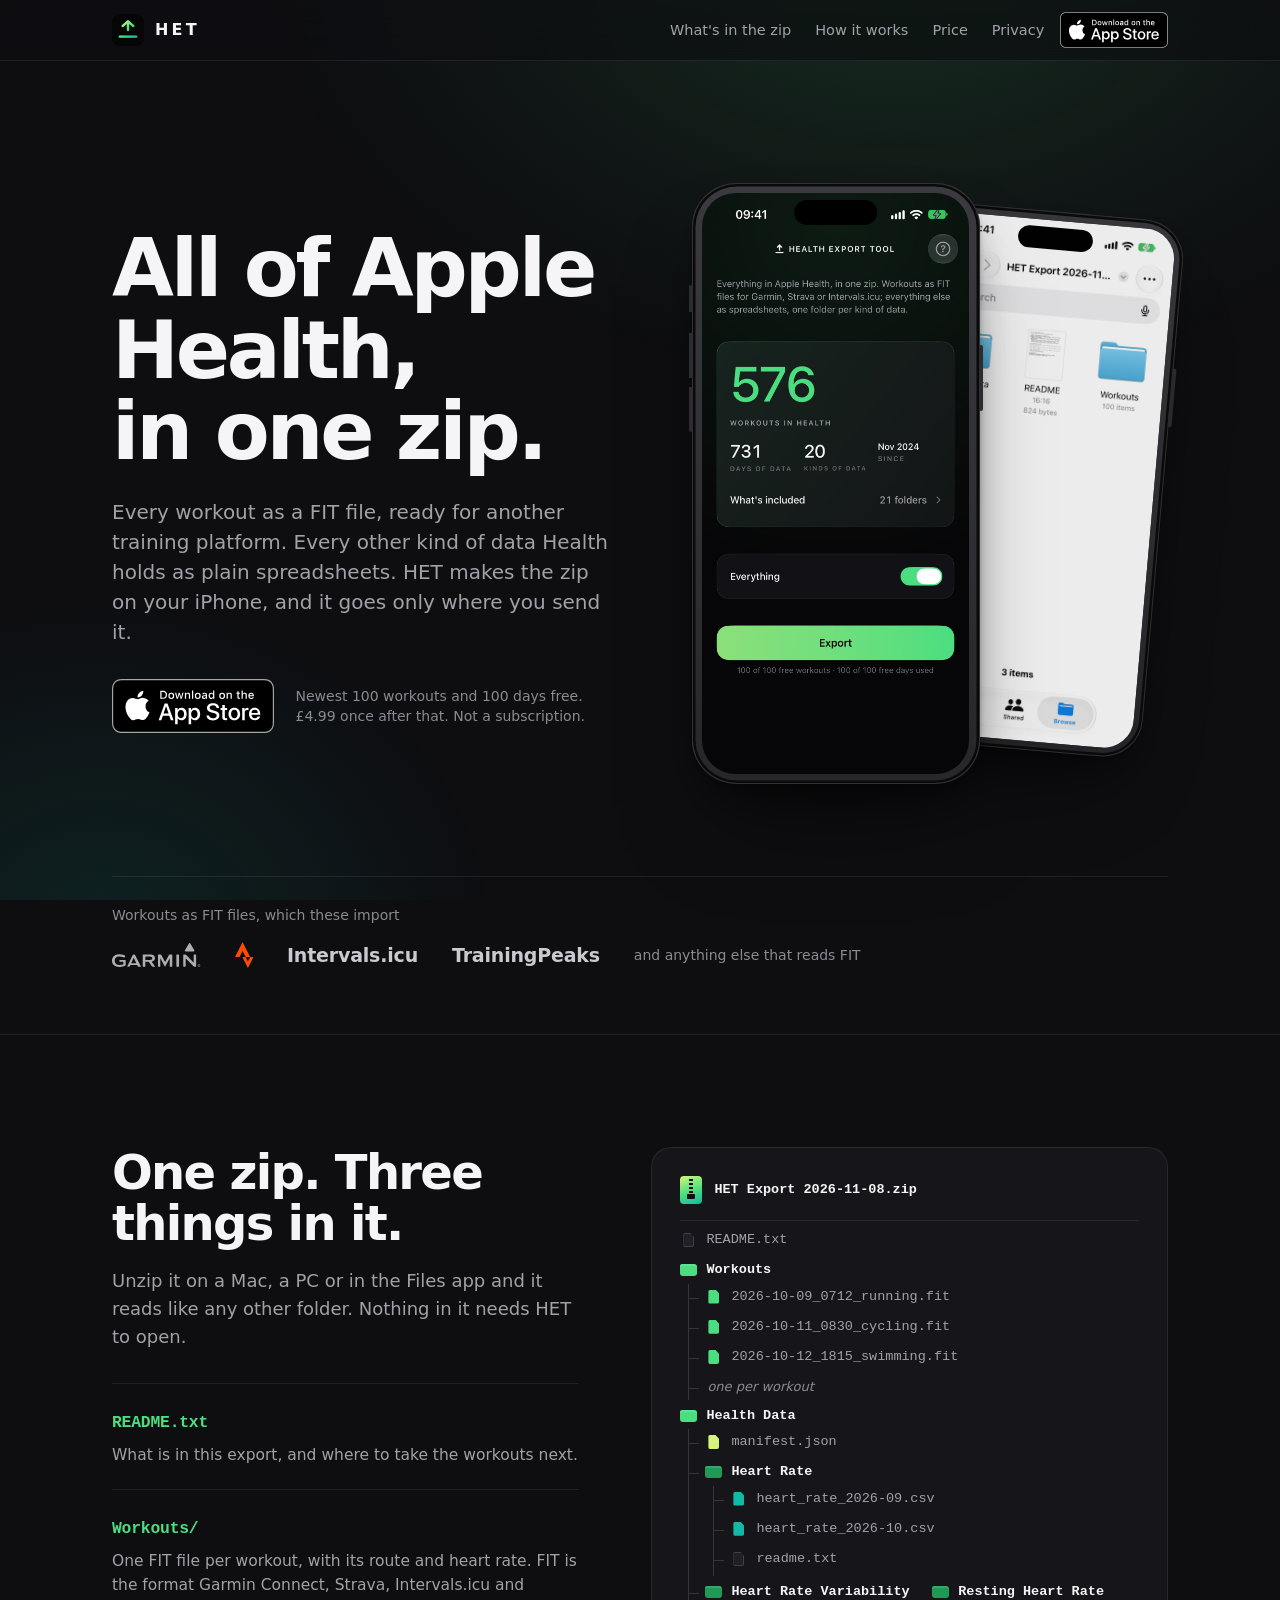
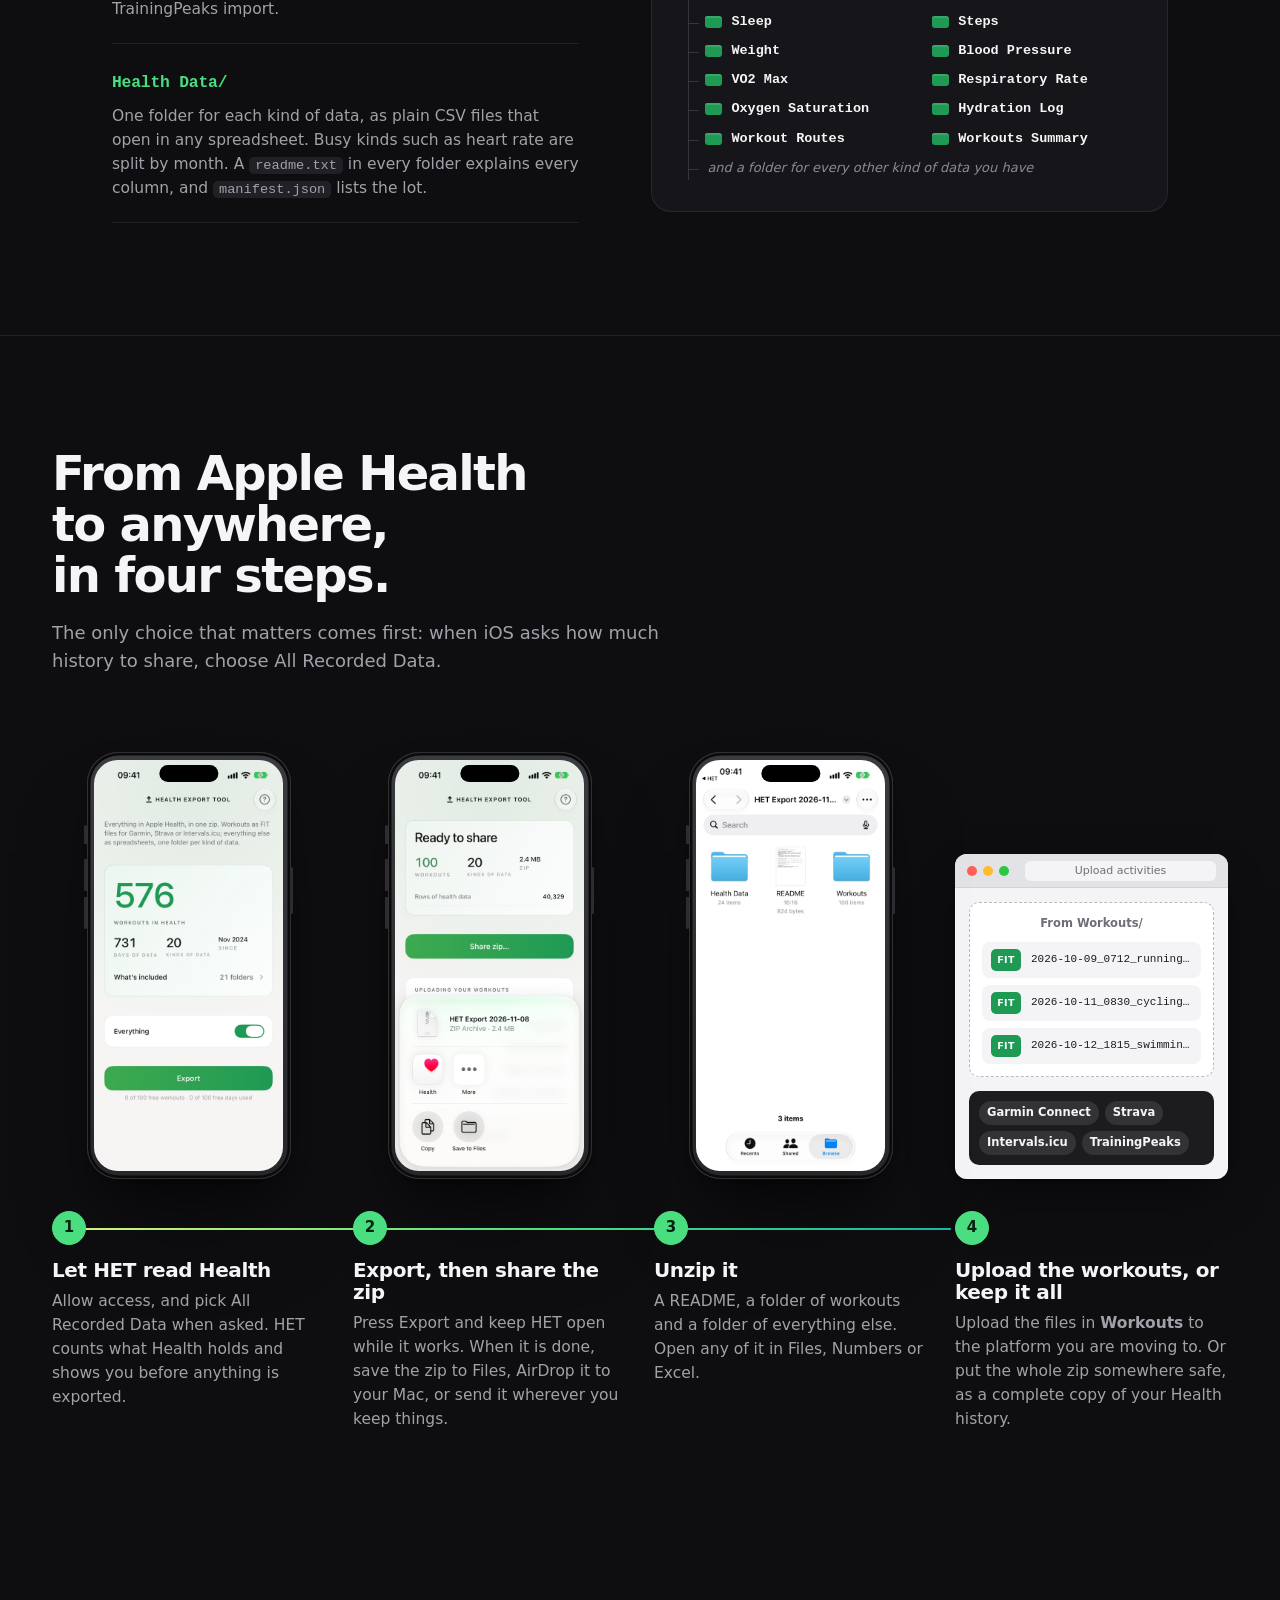
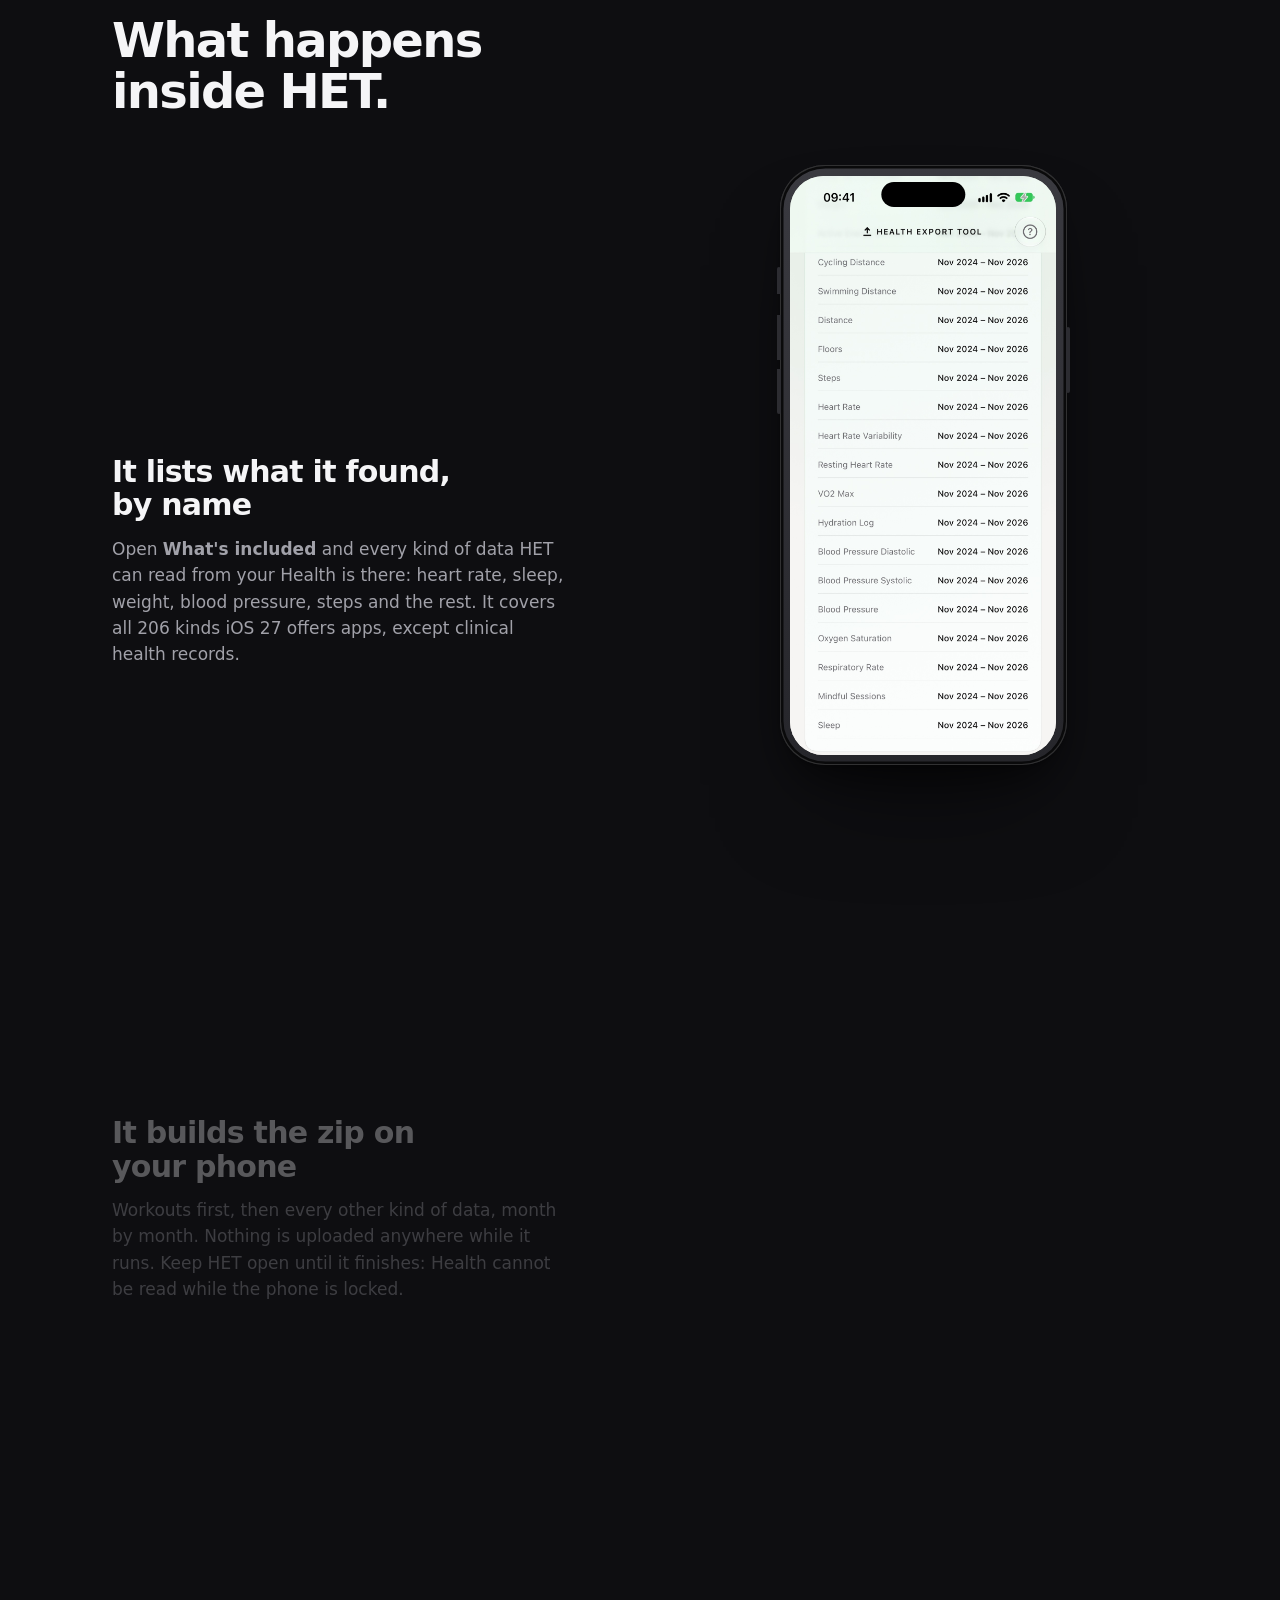
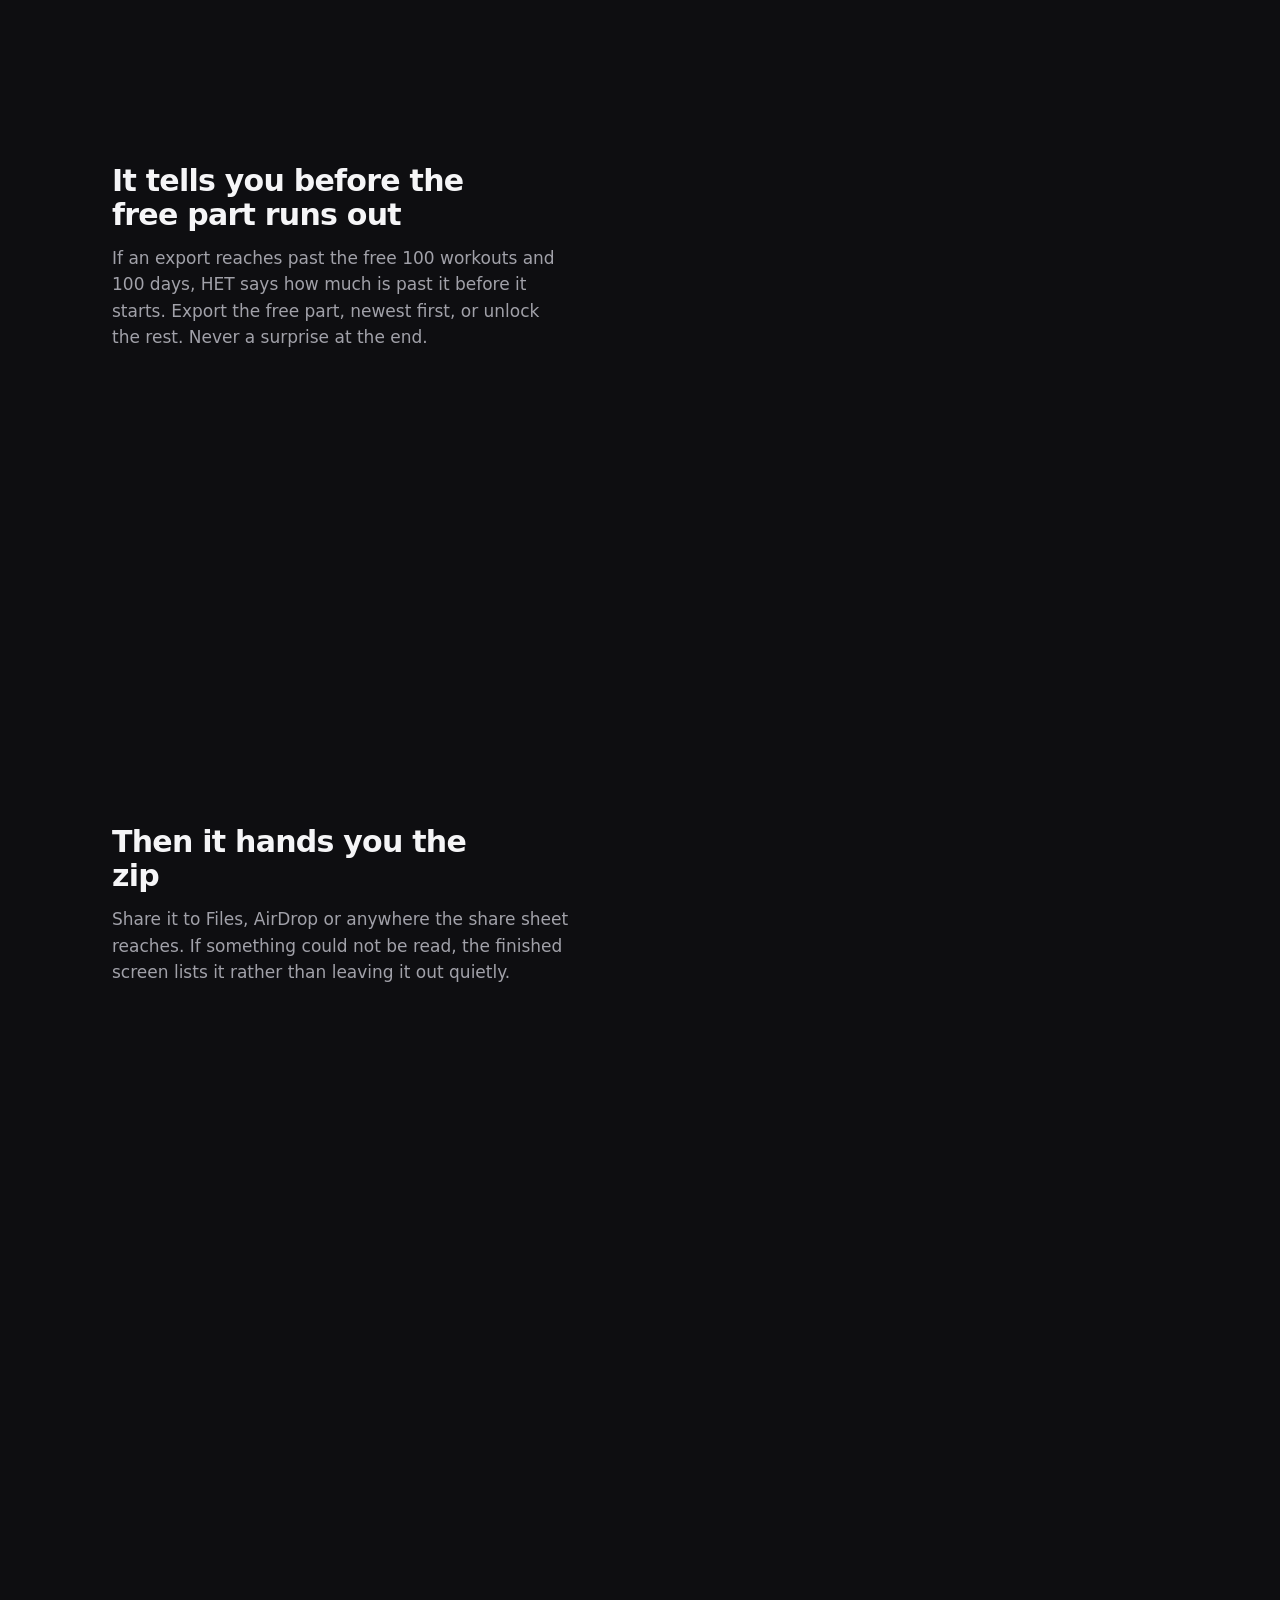
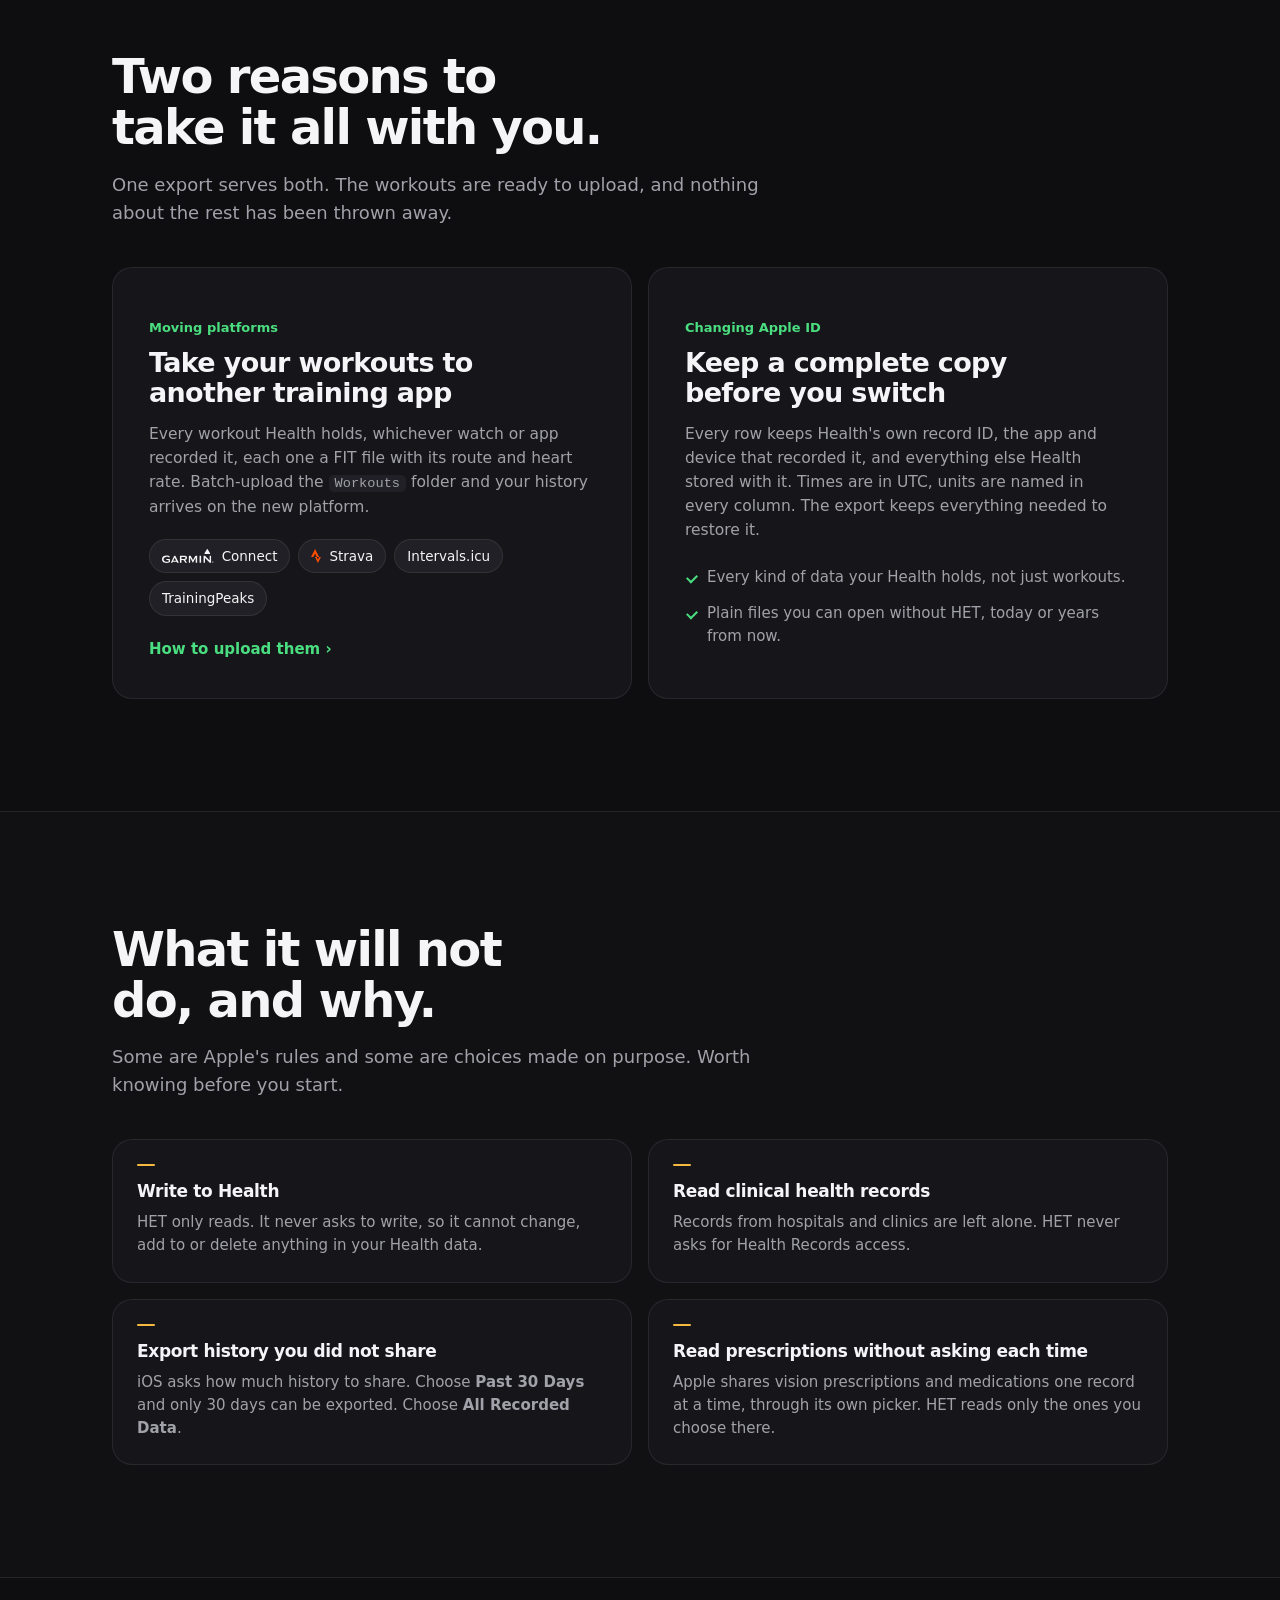
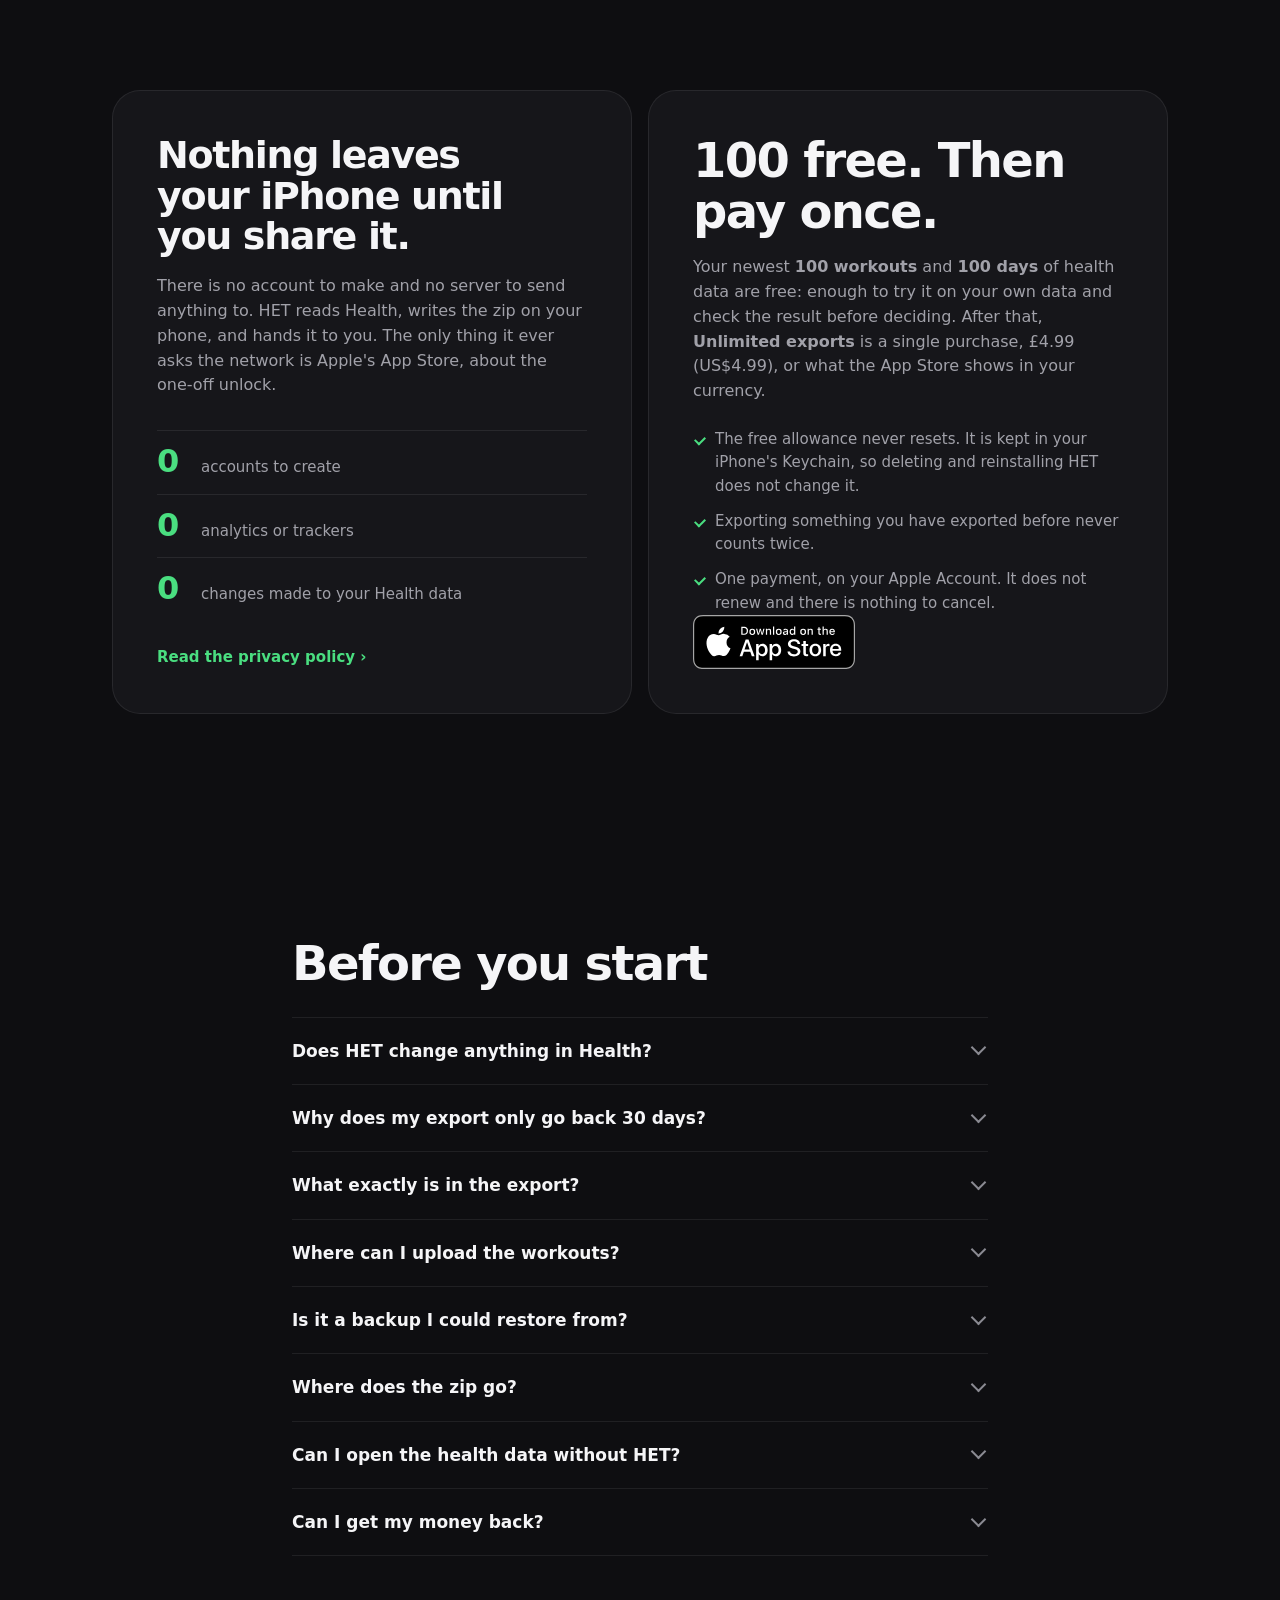
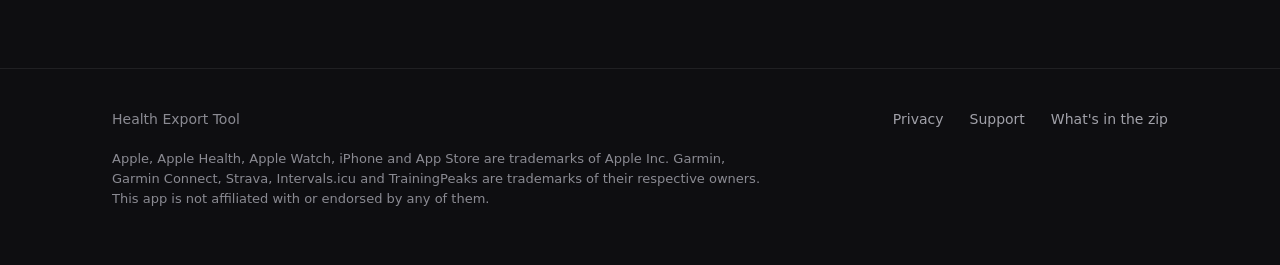
==== commit dfe986ea: "Link the live App Store listing now HET is out - The nav's 'Coming soon' pill and both 'Coming to th" ====
--- a/index.html
+++ b/index.html
@@ -18,10 +18,7 @@
 <link rel="icon" href="assets/favicon-32.png" sizes="32x32">
 <link rel="apple-touch-icon" href="assets/apple-touch-icon.png">
 <link rel="stylesheet" href="assets/site.css">
-<!-- STAGED: Smart App Banner. On approval, uncomment and put the real numeric
-     Apple ID in place of APPSTORE_ID.
-<meta name="apple-itunes-app" content="app-id=APPSTORE_ID">
--->
+<meta name="apple-itunes-app" content="app-id=6832320729">
 <script type="application/ld+json">
 {
   "@context":"https://schema.org",
@@ -31,8 +28,9 @@
   "operatingSystem":"iOS 18.0 or later",
   "description":"Exports everything in Apple Health into one zip on the iPhone: every workout as a FIT file, and every other kind of data as CSV files, one folder per kind. Never writes to Health.",
   "url":"https://het.enalmar.uk/",
-  "offers":{"@type":"Offer","price":"0","priceCurrency":"USD",
-            "description":"Free to download. The newest 100 workouts and 100 days of health data are free; a single in-app purchase, Unlimited exports (US$4.99), removes the limit."}
+  "installUrl":"https://apps.apple.com/gb/app/health-export-tool/id6832320729",
+  "offers":{"@type":"Offer","price":"0","priceCurrency":"GBP",
+            "description":"Free to download. The newest 100 workouts and 100 days of health data are free; a single £4.99 in-app purchase, Unlimited exports, removes the limit."}
 }
 </script>
 </head>
@@ -51,7 +49,8 @@
         <a href="#price">Price</a>
         <a href="privacy/">Privacy</a>
       </nav>
-      <span class="soon-mini"><span class="dot" aria-hidden="true"></span>Coming soon</span>
+      <a class="store-mini" href="https://apps.apple.com/gb/app/health-export-tool/id6832320729">
+        <img src="assets/brands/app-store-badge.svg" alt="Download on the App Store" width="120" height="40"></a>
     </div>
   </div>
 </header>
@@ -66,19 +65,9 @@
           other kind of data Health holds as plain spreadsheets. HET makes the zip on your
           iPhone, and it goes only where you send it.</p>
         <div class="cta-row">
-          <p class="soon">
-            <img src="assets/brands/app-store-badge.svg" alt="" width="162" height="54">
-            <span><span class="dot" aria-hidden="true"></span>Coming to the App Store</span>
-          </p>
-<!-- STAGED: App Store link.
-     On approval: delete the "Coming to the App Store" block directly above,
-     uncomment the block below, and replace APPSTORE_ID with the numeric Apple
-     ID from App Store Connect. Do the same for the copy under the price, and
-     for the Smart App Banner in <head>. Nothing else on the page changes.
-          <a class="store" href="https://apps.apple.com/app/health-export-tool/idAPPSTORE_ID">
+          <a class="store" href="https://apps.apple.com/gb/app/health-export-tool/id6832320729">
             <img src="assets/brands/app-store-badge.svg" alt="Download on the App Store" width="162" height="54"></a>
--->
-          <p class="price-line">Newest 100 workouts and 100 days free.<br>Pay once after that.
+          <p class="price-line">Newest 100 workouts and 100 days free.<br>£4.99 once after that.
             Not a subscription.</p>
         </div>
       </div>
@@ -420,7 +409,7 @@
         <p class="intro">Your newest <strong>100 workouts</strong> and <strong>100 days</strong>
           of health data are free: enough to try it on your own data and check the result
           before deciding. After that, <strong>Unlimited exports</strong> is a single purchase,
-          US$4.99, or what the App Store shows in your currency.</p>
+          £4.99 (US$4.99), or what the App Store shows in your currency.</p>
         <ul class="plain" role="list">
           <li>The free allowance never resets. It is kept in your iPhone's Keychain, so
             deleting and reinstalling HET does not change it.</li>
@@ -428,14 +417,8 @@
           <li>One payment, on your Apple Account. It does not renew and there is nothing to
             cancel.</li>
         </ul>
-        <p class="soon">
-          <img src="assets/brands/app-store-badge.svg" alt="" width="150" height="50">
-          <span><span class="dot" aria-hidden="true"></span>Coming to the App Store</span>
-        </p>
-<!-- STAGED: App Store link, as in the hero.
-        <a class="store" href="https://apps.apple.com/app/health-export-tool/idAPPSTORE_ID">
+        <a class="store" href="https://apps.apple.com/gb/app/health-export-tool/id6832320729">
           <img src="assets/brands/app-store-badge.svg" alt="Download on the App Store" width="150" height="50"></a>
--->
       </div>
     </div>
   </div>
--- a/assets/site.css
+++ b/assets/site.css
@@ -65,7 +65,11 @@
   border:1px solid var(--line-2);border-radius:999px;background:var(--card);
   font-size:13px;font-weight:600;color:var(--text);white-space:nowrap}
 .soon-mini .dot,.soon .dot{width:7px;height:7px;border-radius:50%;background:var(--signal);flex:none}
-@media(max-width:820px){.bar nav{display:none}.soon-mini{margin-left:auto}}
+@media(max-width:820px){.bar nav{display:none}.soon-mini,.store-mini{margin-left:auto}}
+.store-mini{display:block;border-radius:8px}
+.store-mini img{height:36px;width:auto}
+.store-mini:hover{text-decoration:none}
+.store-mini:focus-visible{outline:2px solid var(--text);outline-offset:3px}
 
 /* ───────────────────────────── Devices ──────────────────────────── */
 /* Every screen capture on the site sits in this frame, exactly as on the HIT
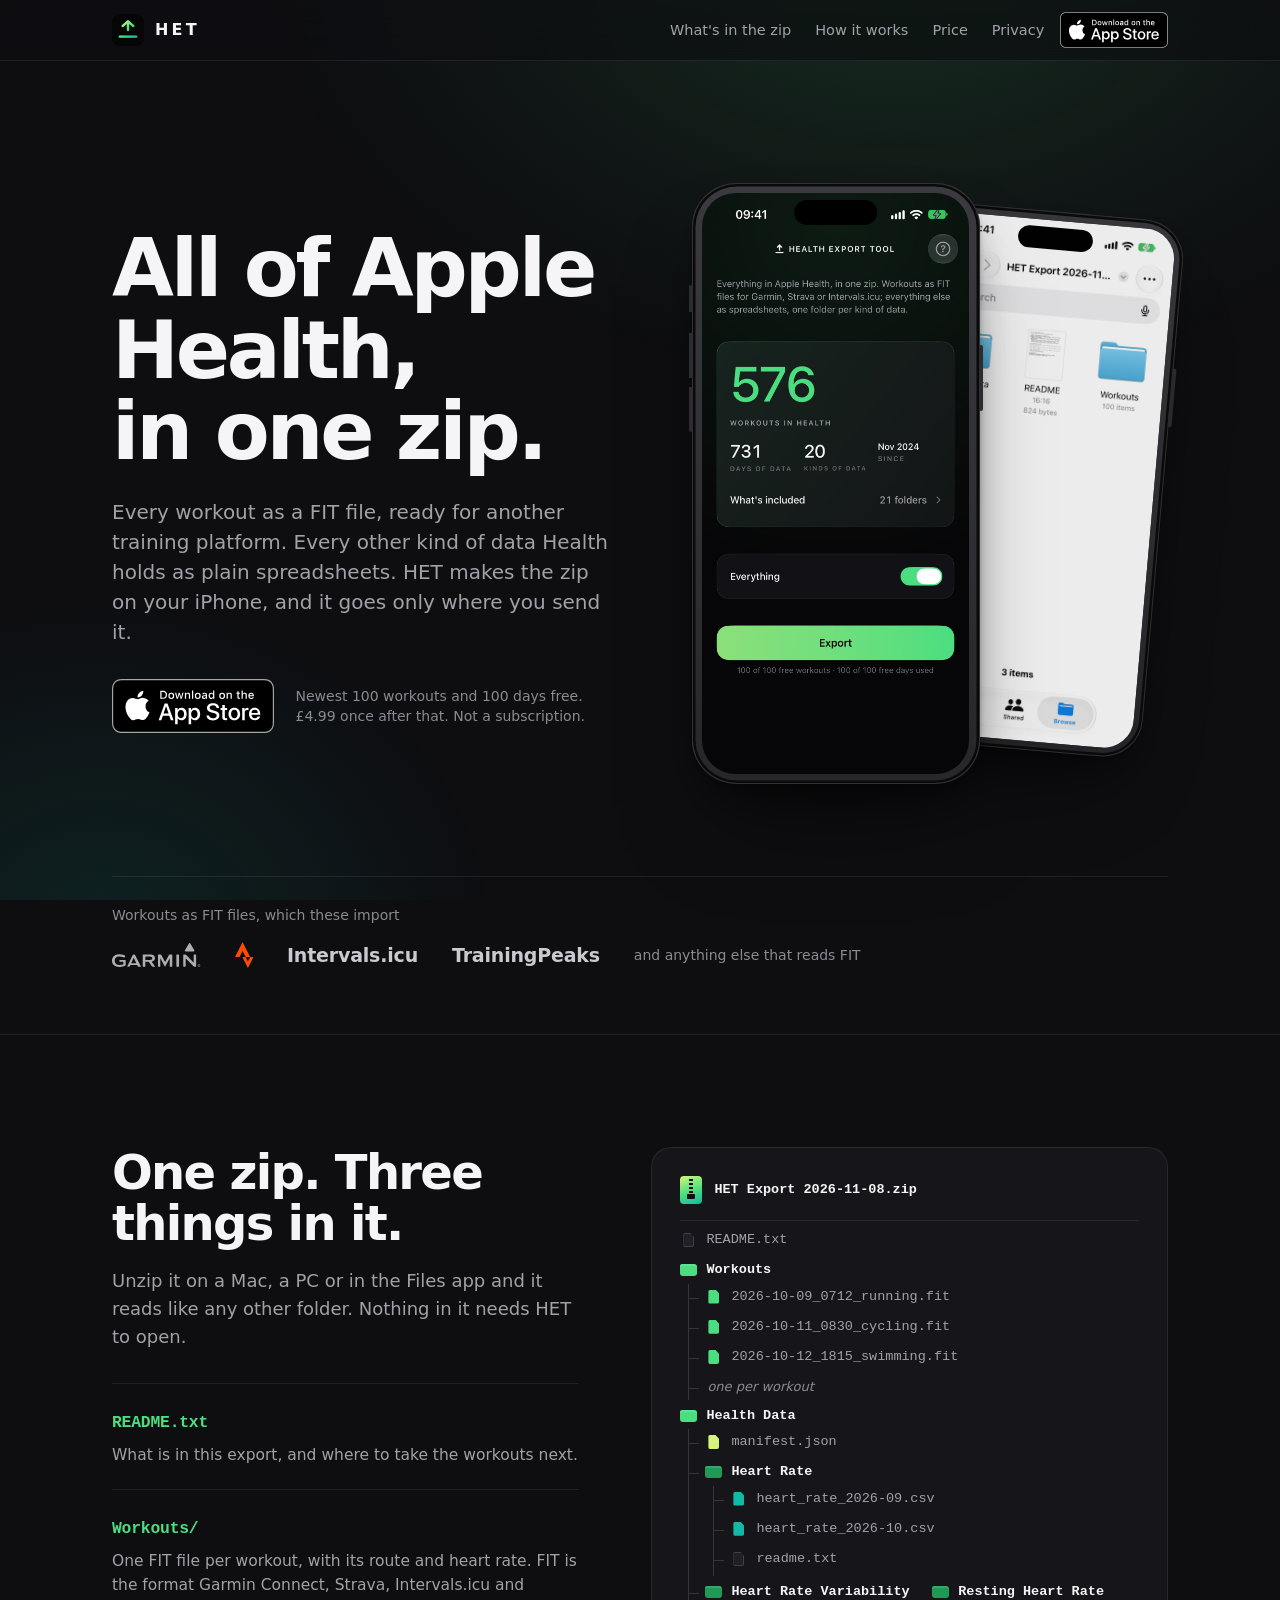
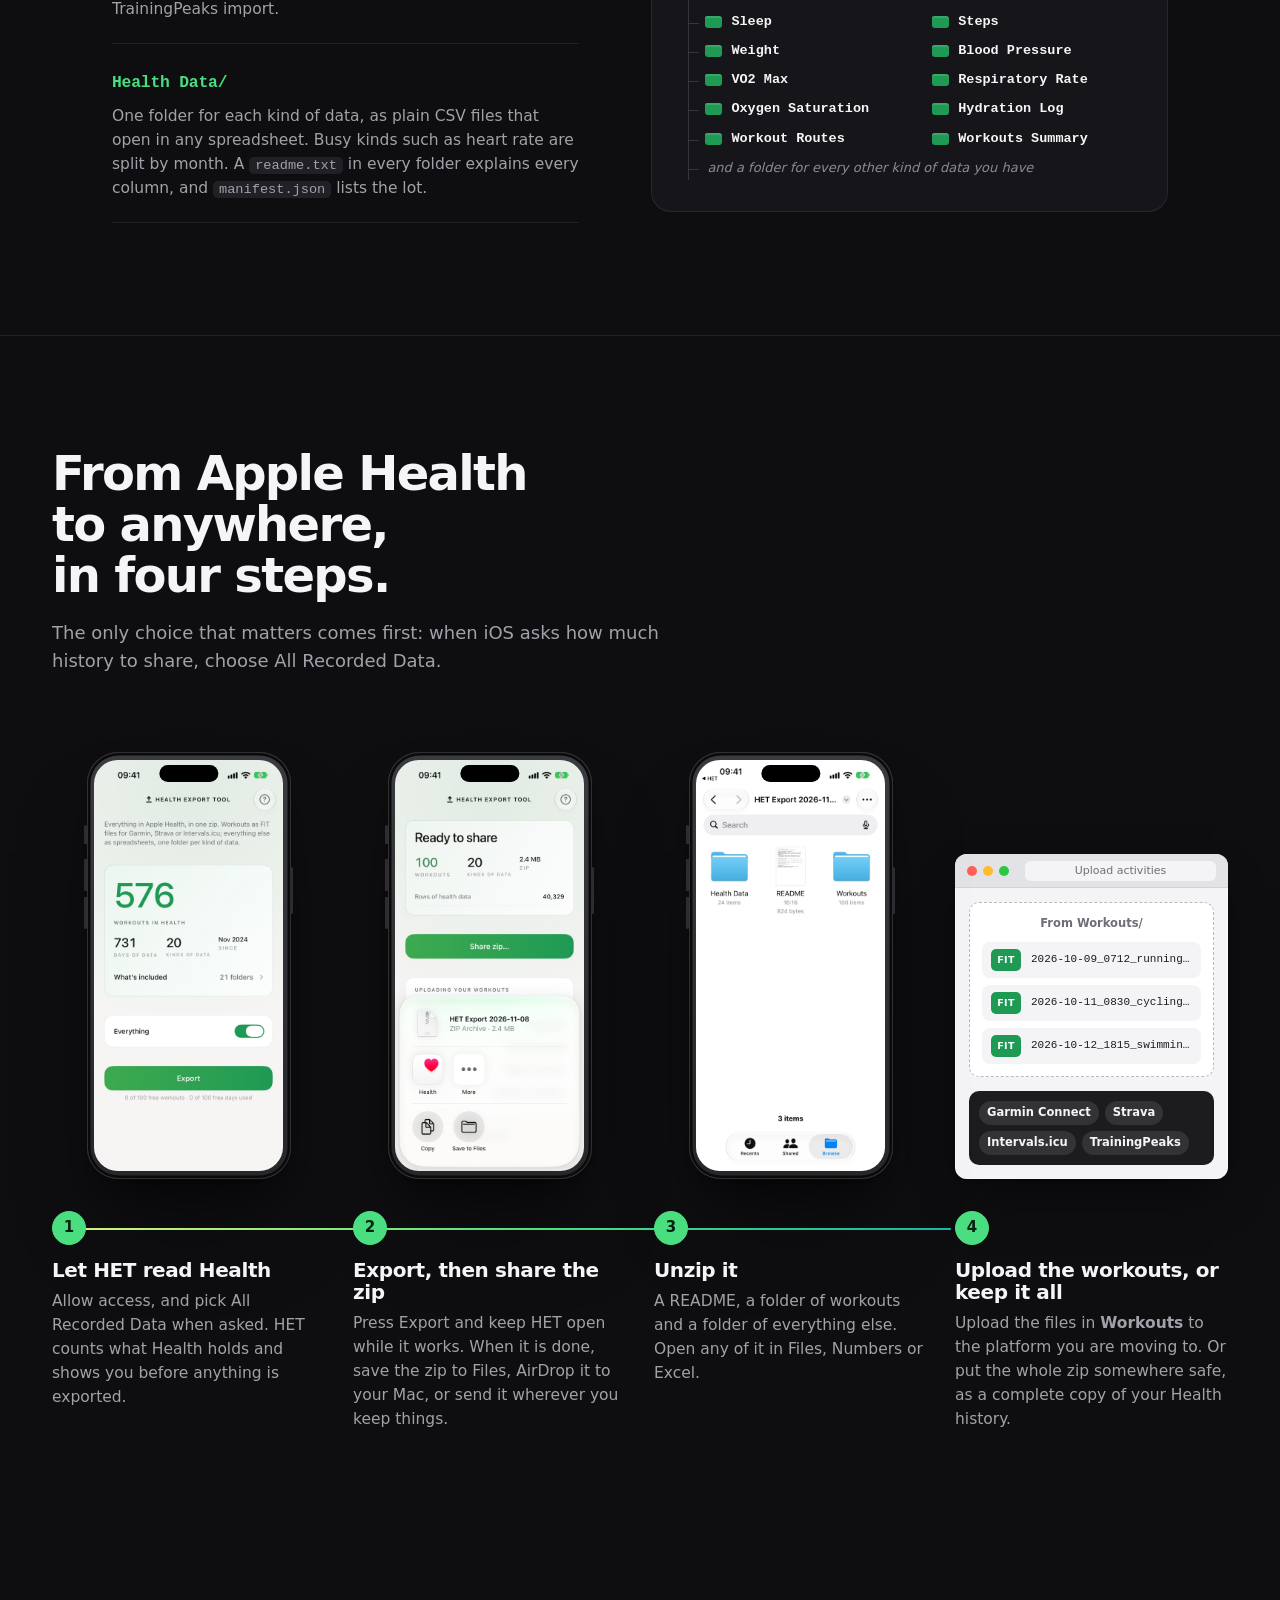
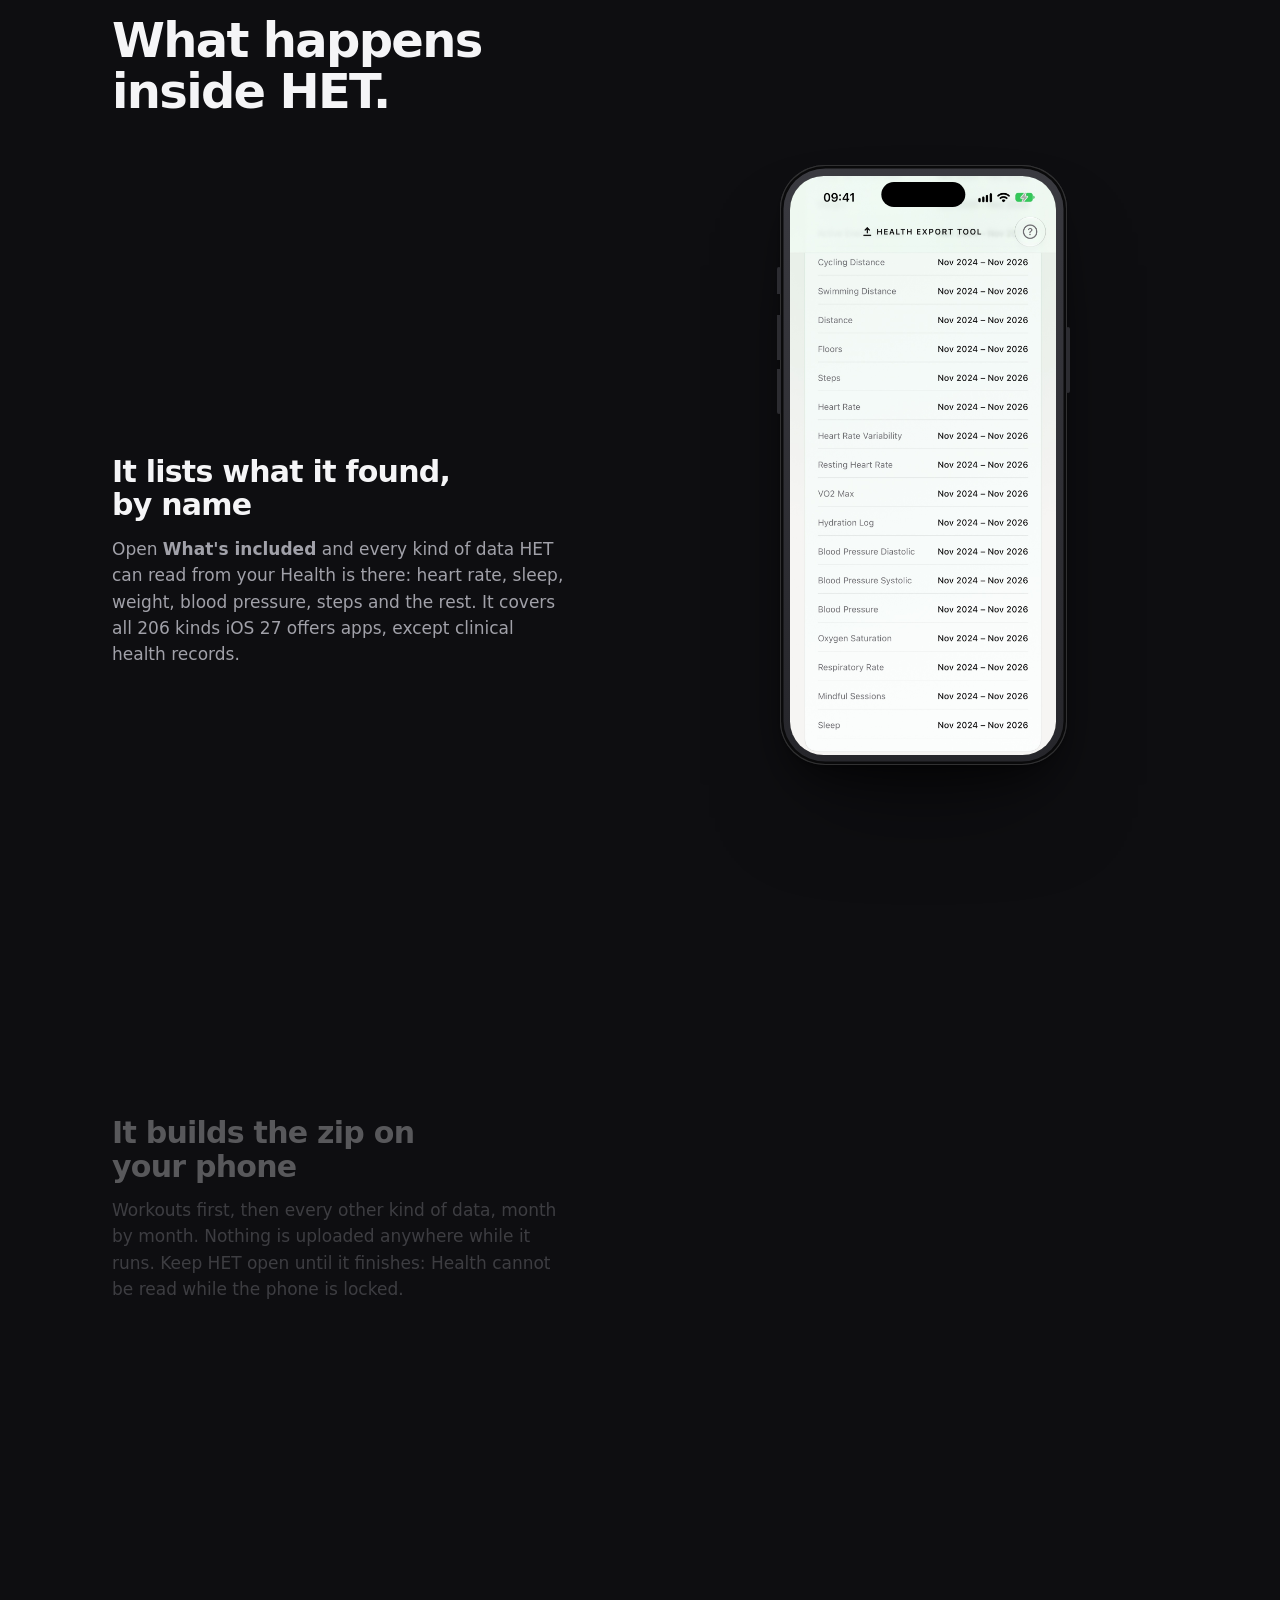
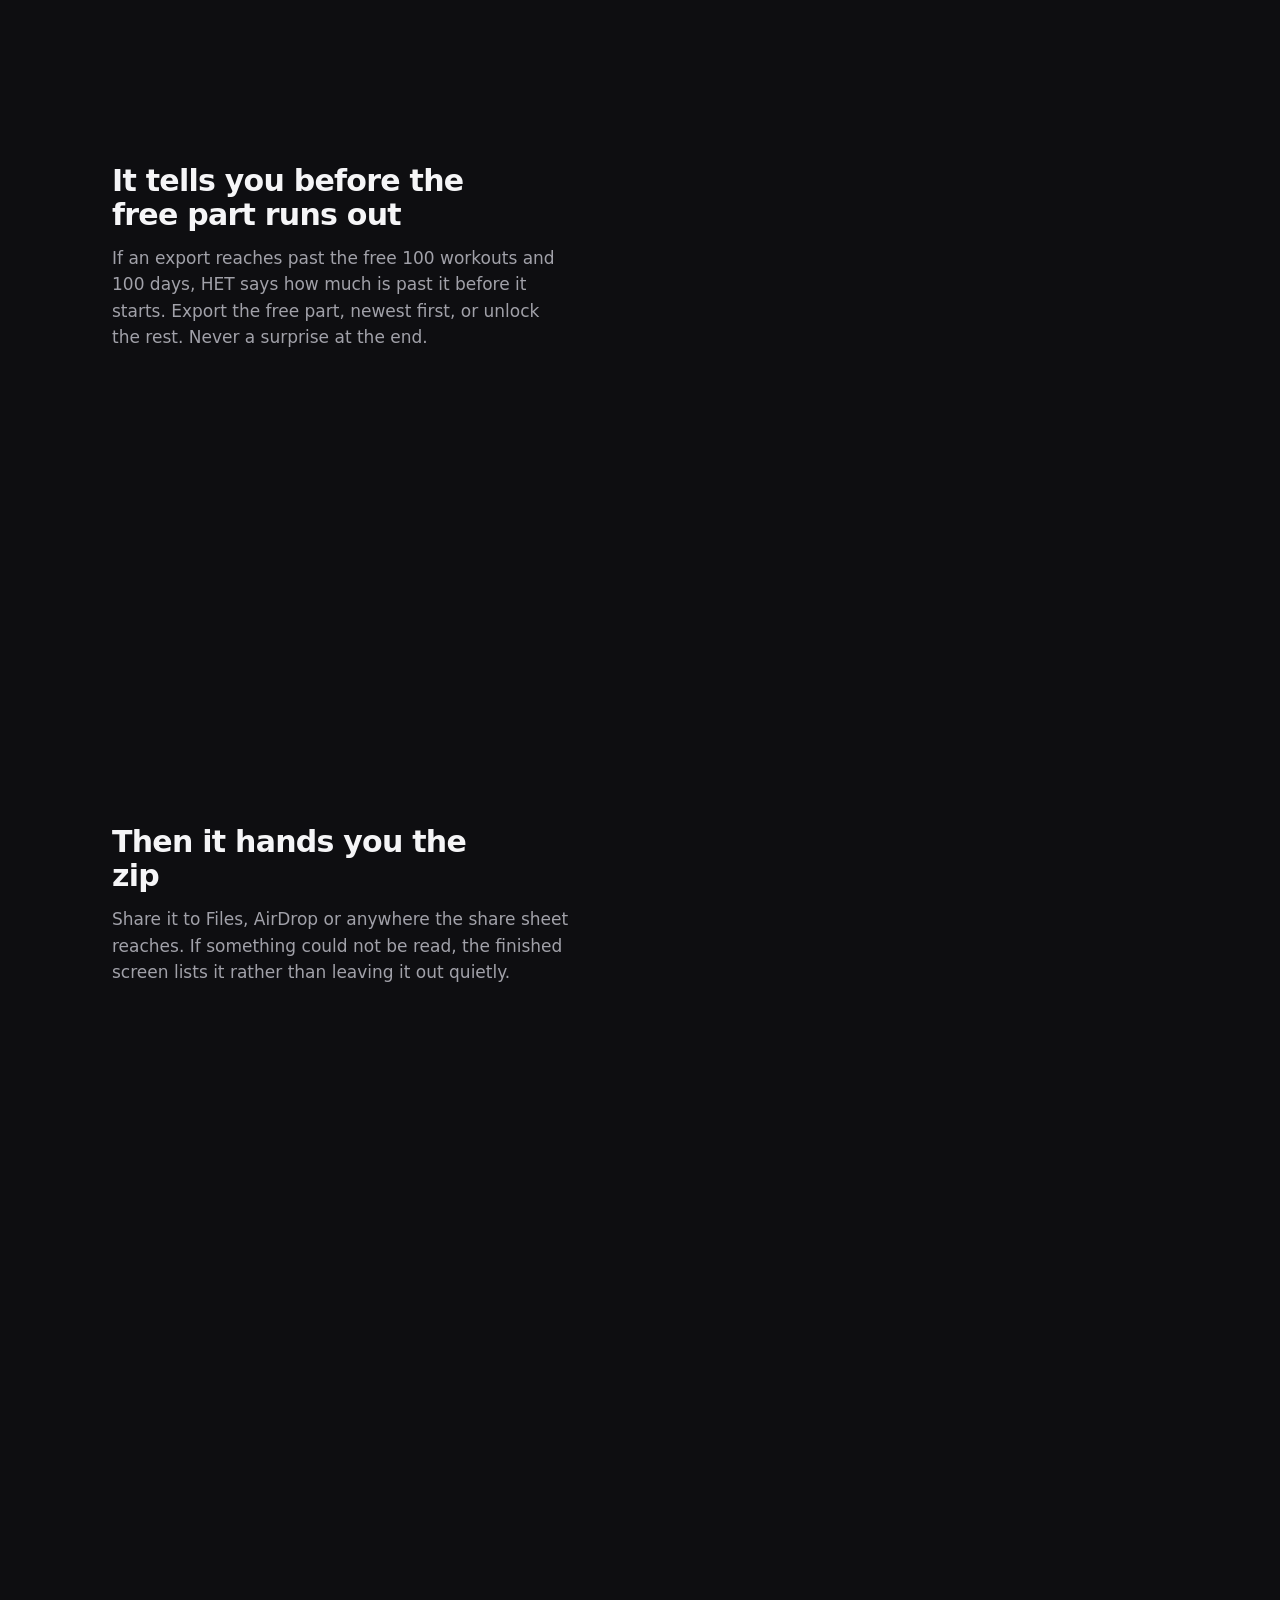
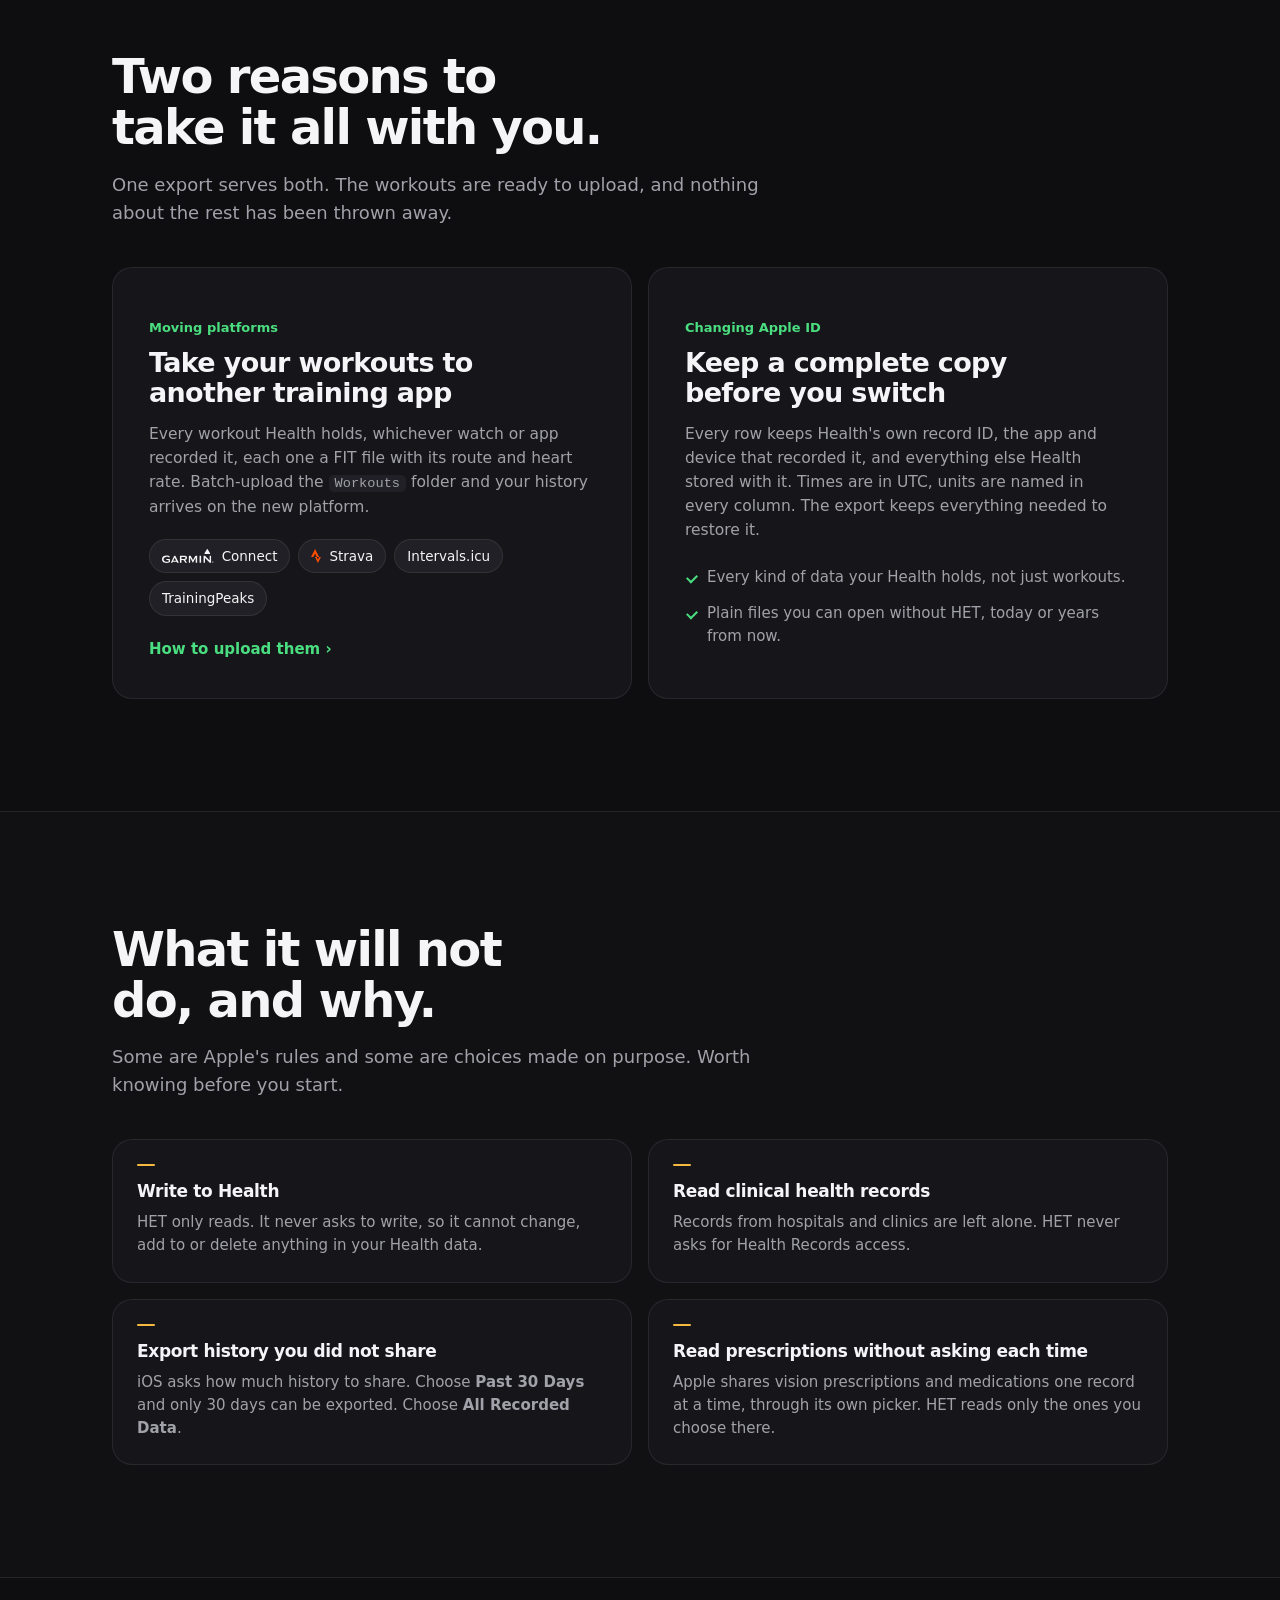
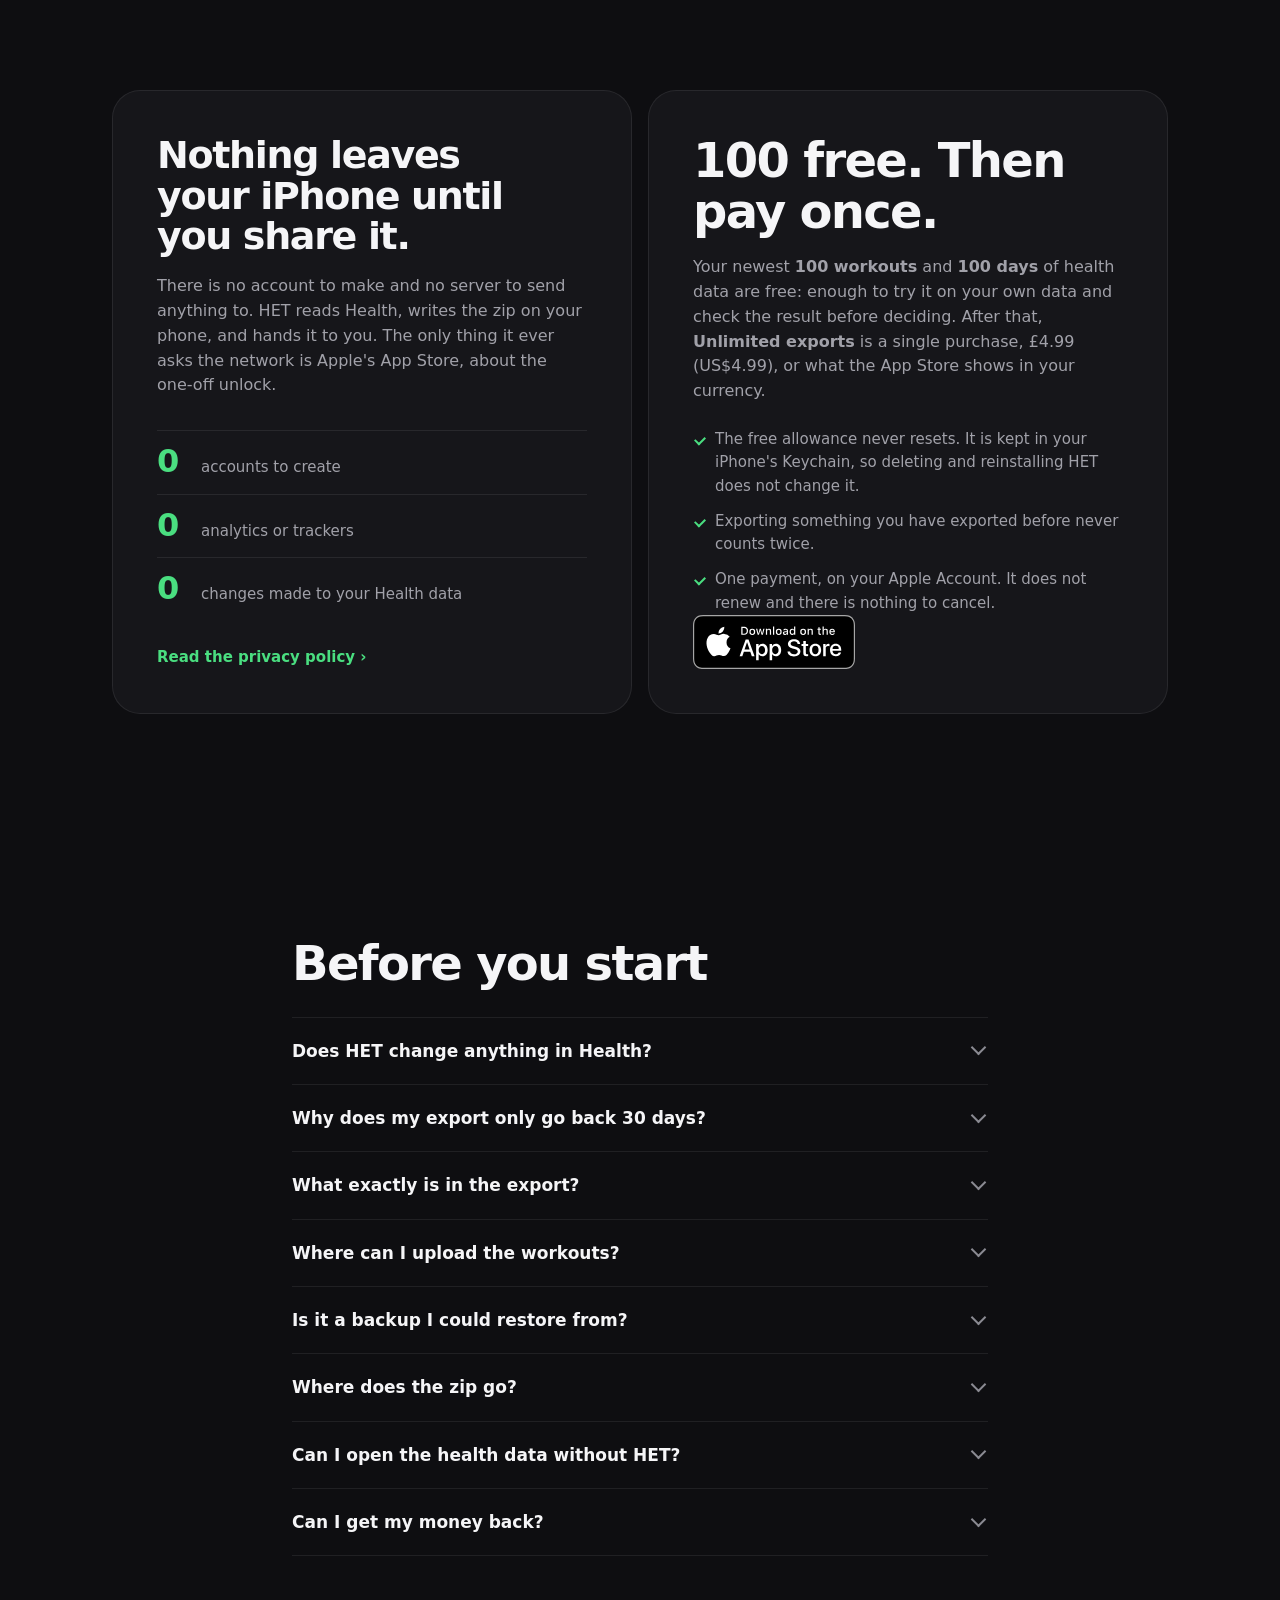
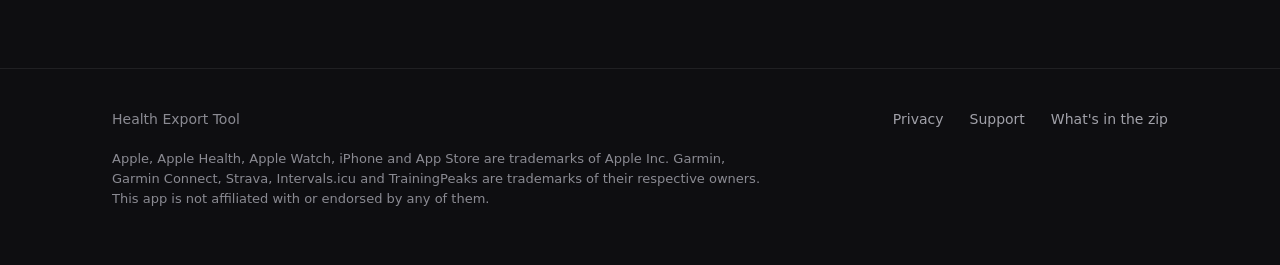
==== commit d37632c3: "FAQ: restore a HET backup with Health Import Tool 2.0 Co-Authored-By: Claude Opus 5.5 <noreply@anthr" ====
--- a/index.html
+++ b/index.html
@@ -451,9 +451,10 @@
         <a href="support/#upload">support page</a> says where to find them.</p></details>
 
     <details class="faq reveal"><summary>Is it a backup I could restore from?</summary>
-      <p>It keeps everything needed to restore it. Every row carries Health's own record ID,
-        the app and device that recorded it, and the rest of what Health stored with it, in
-        plain files you can read without HET.</p></details>
+      <p>Yes. Give the zip to <a href="https://hit.enalmar.uk">Health Import Tool</a> on the same
+        or a new Apple account and it writes your workouts and health data back into Apple
+        Health. Every row carries Health's own record ID, so restoring into the account it came
+        from writes nothing twice. The files stay plain, readable without either app.</p></details>
 
     <details class="faq reveal"><summary>Where does the zip go?</summary>
       <p>Only where you send it. HET writes it into its own temporary storage on your phone,
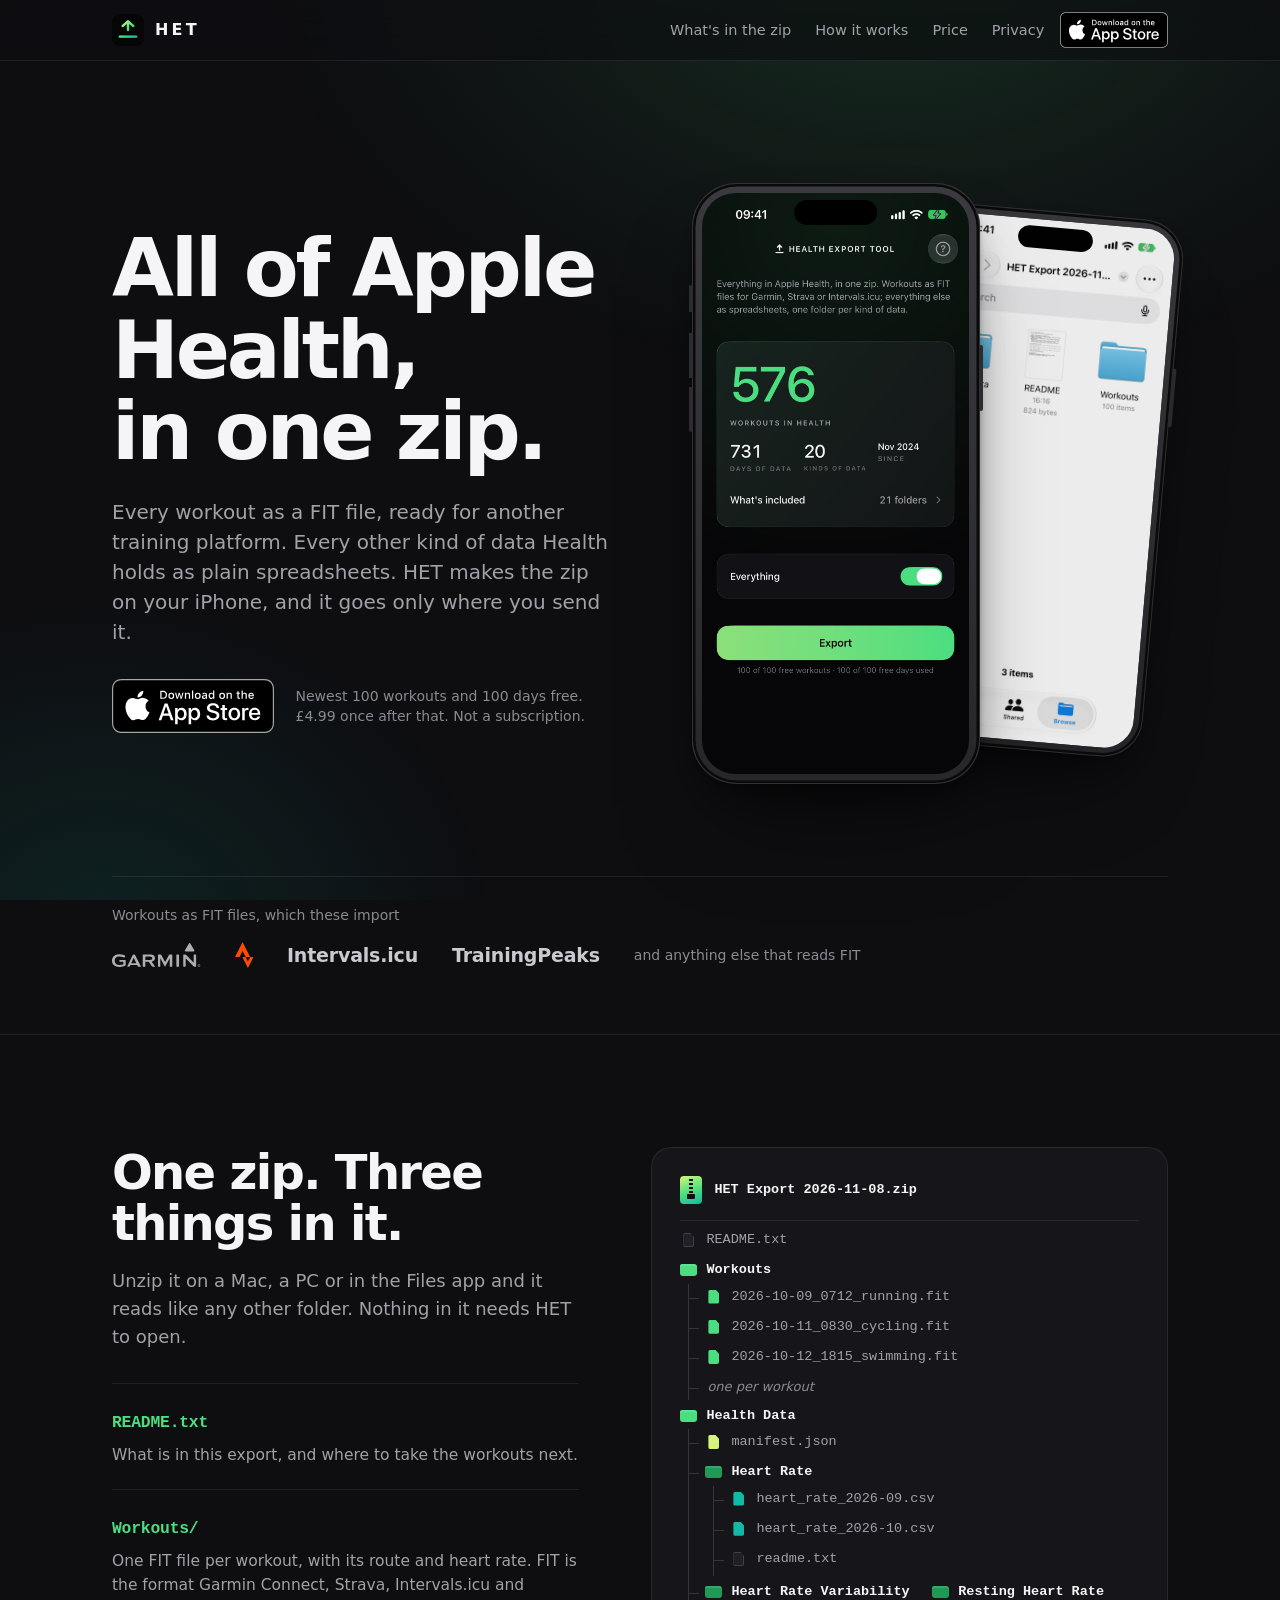
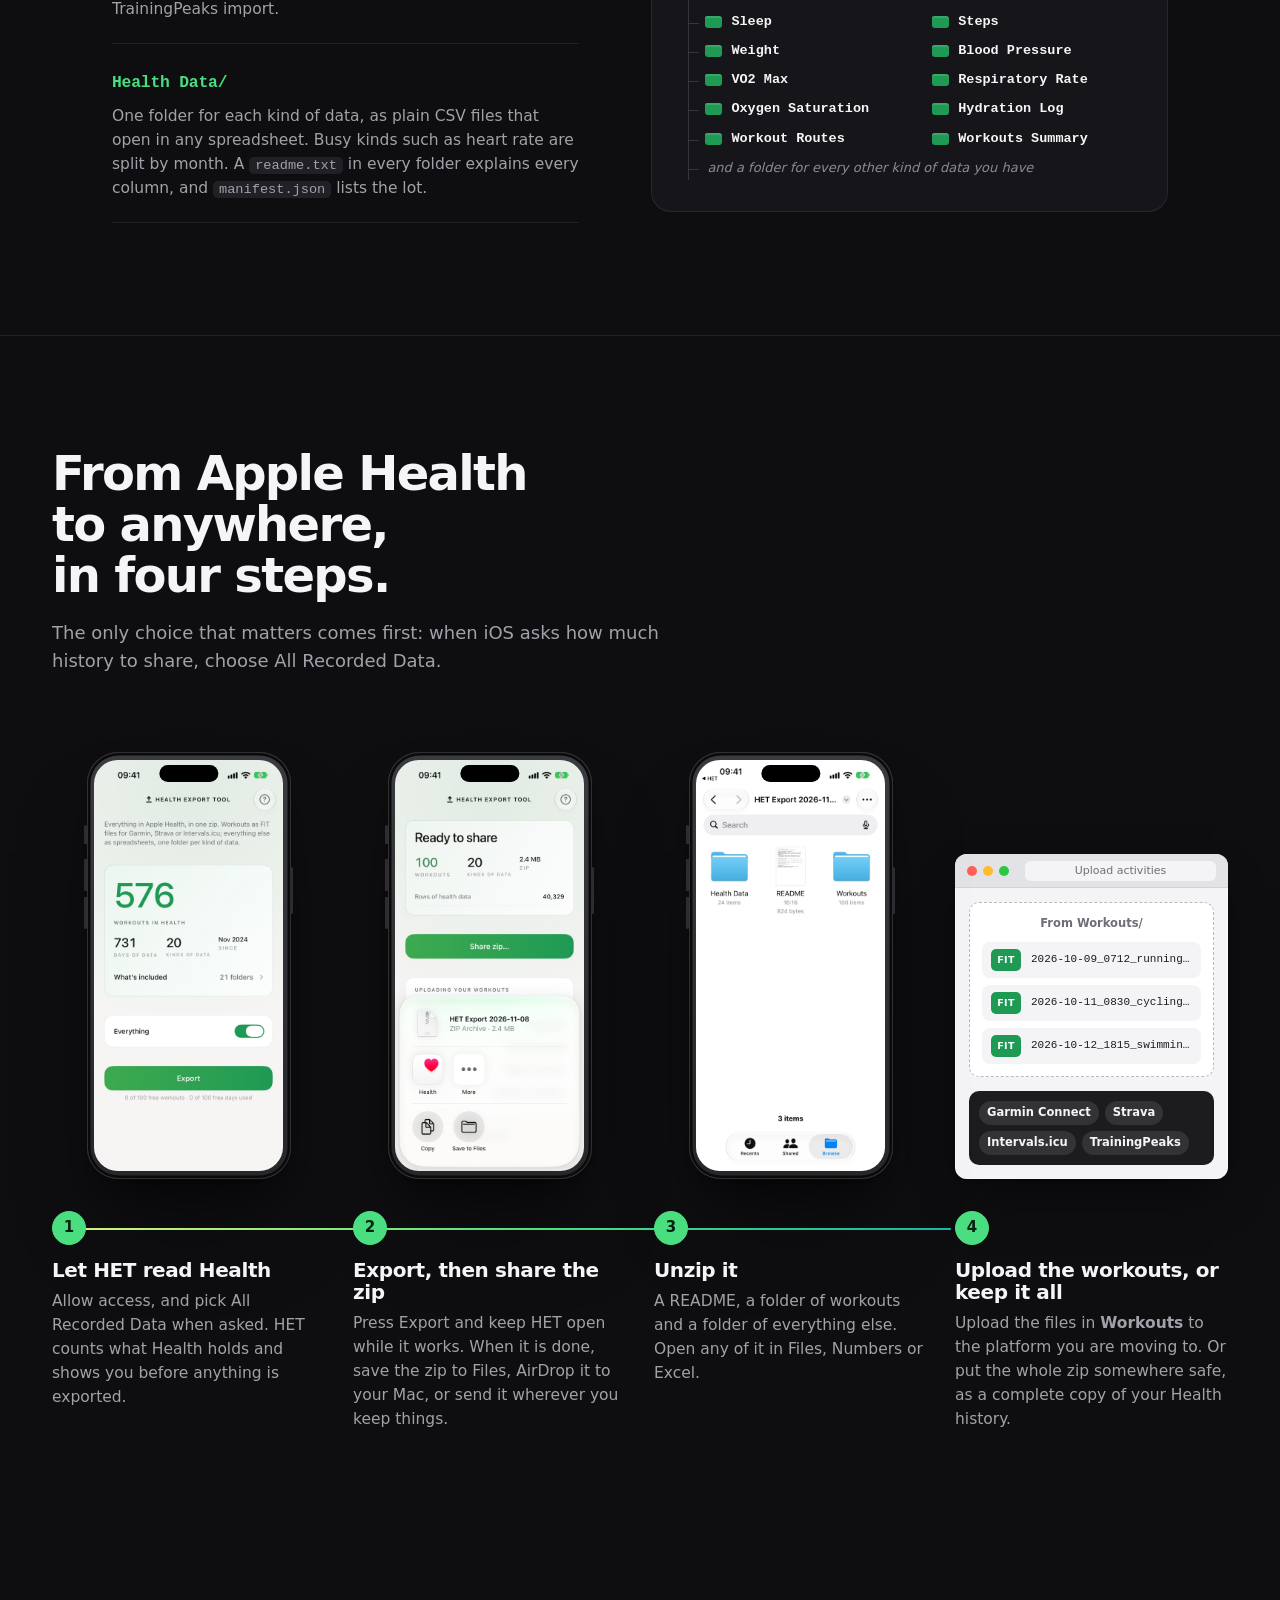
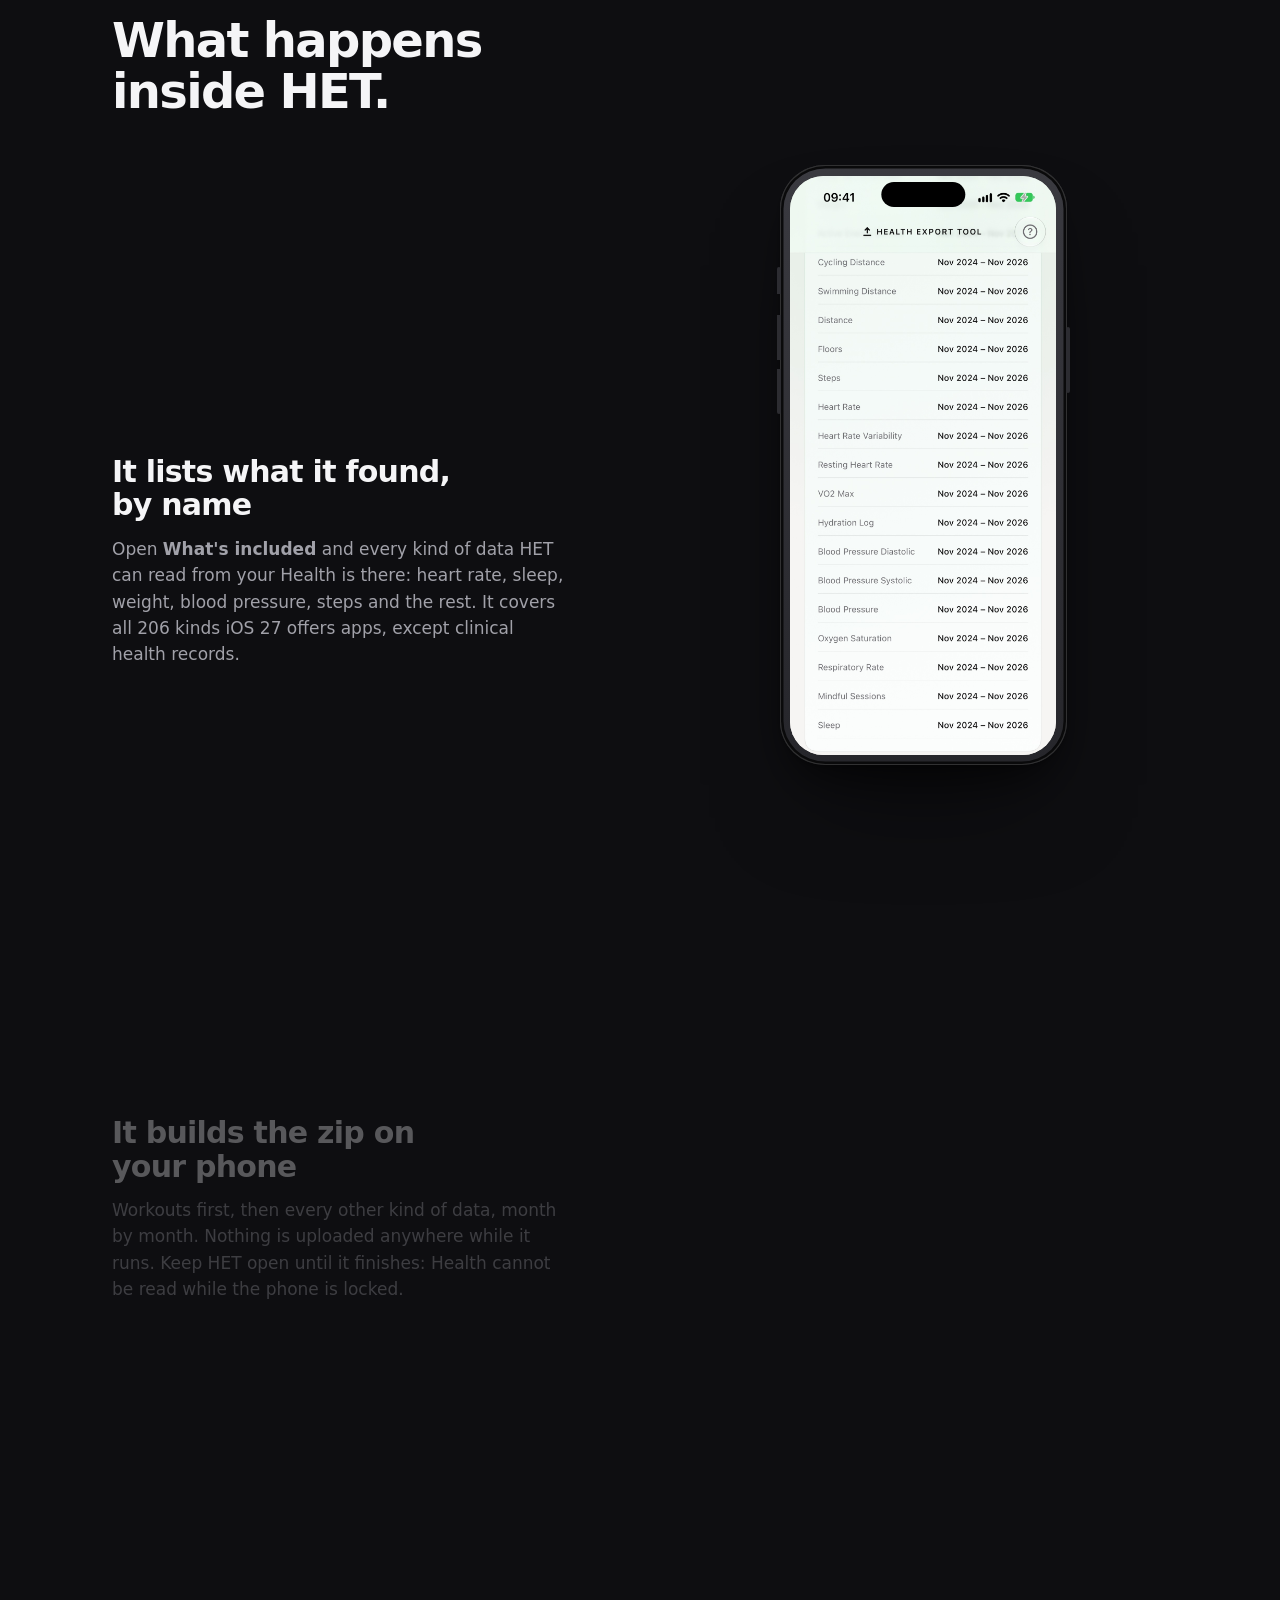
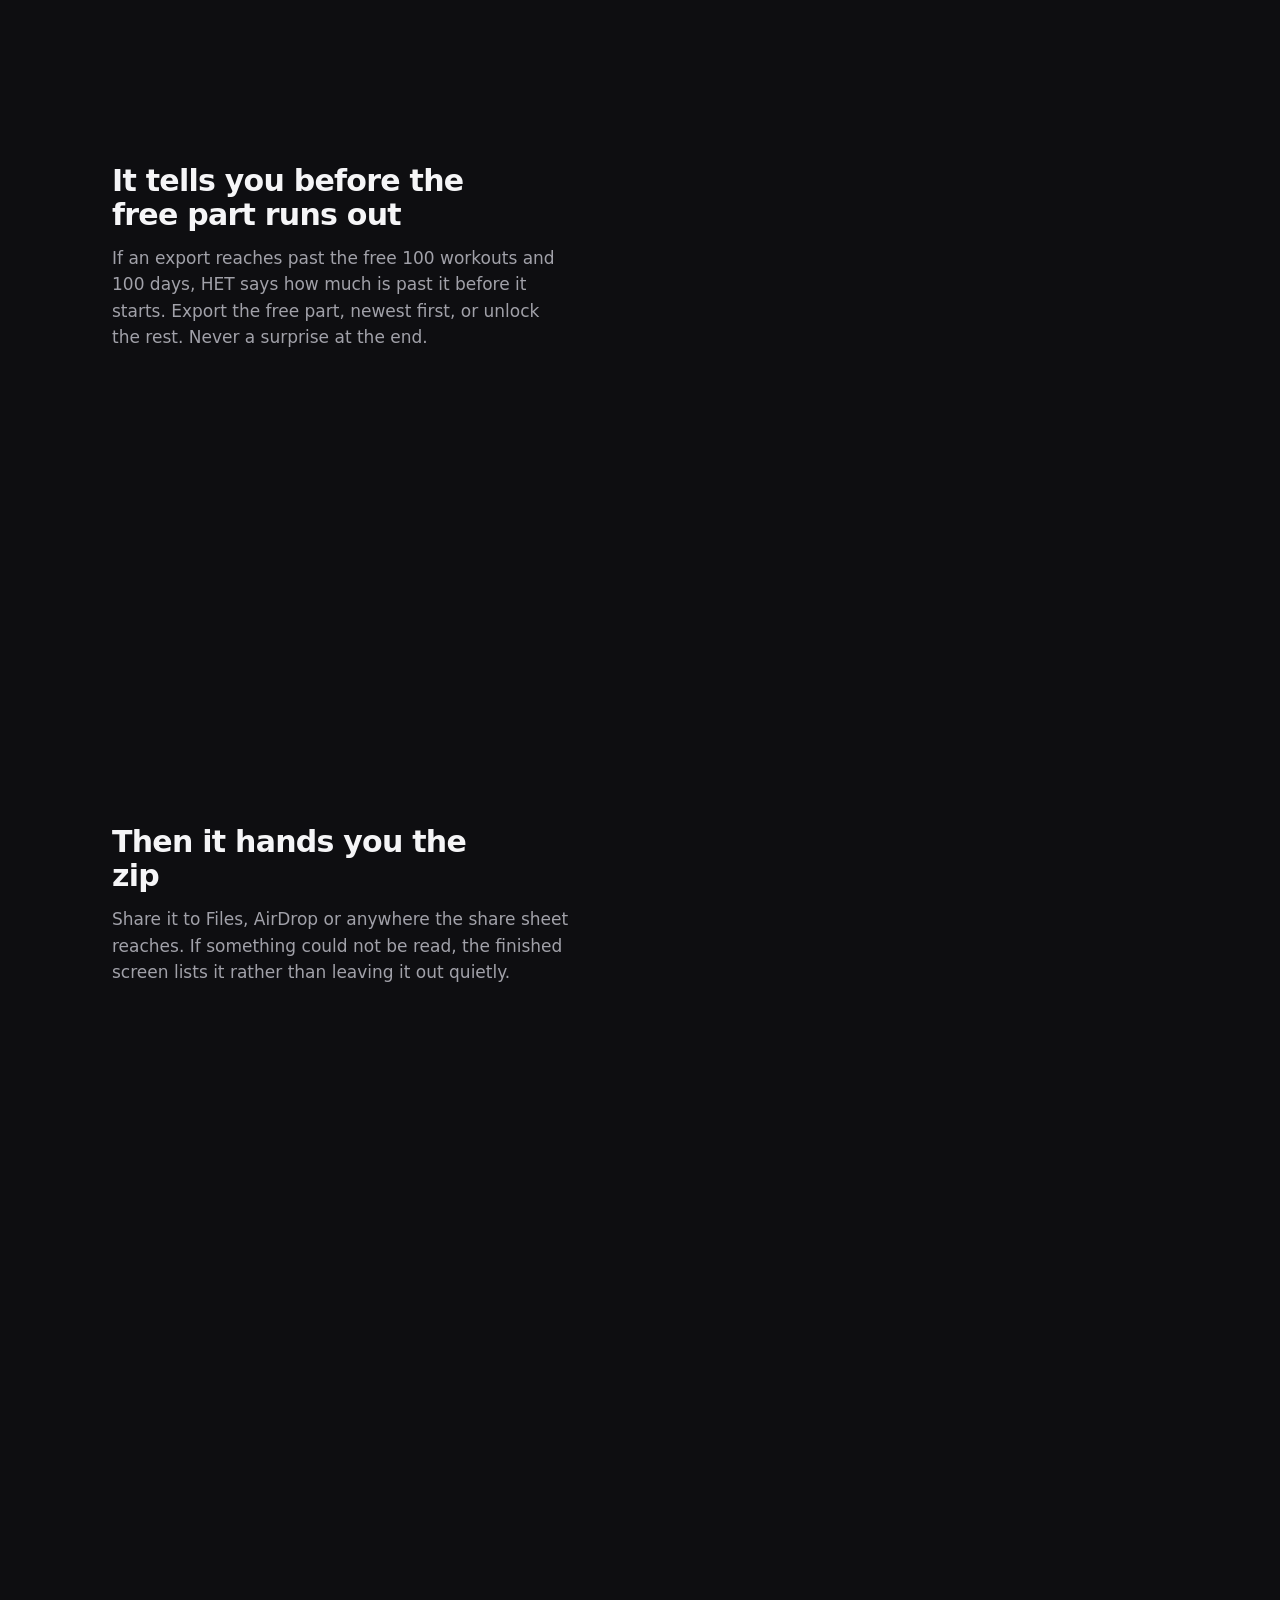
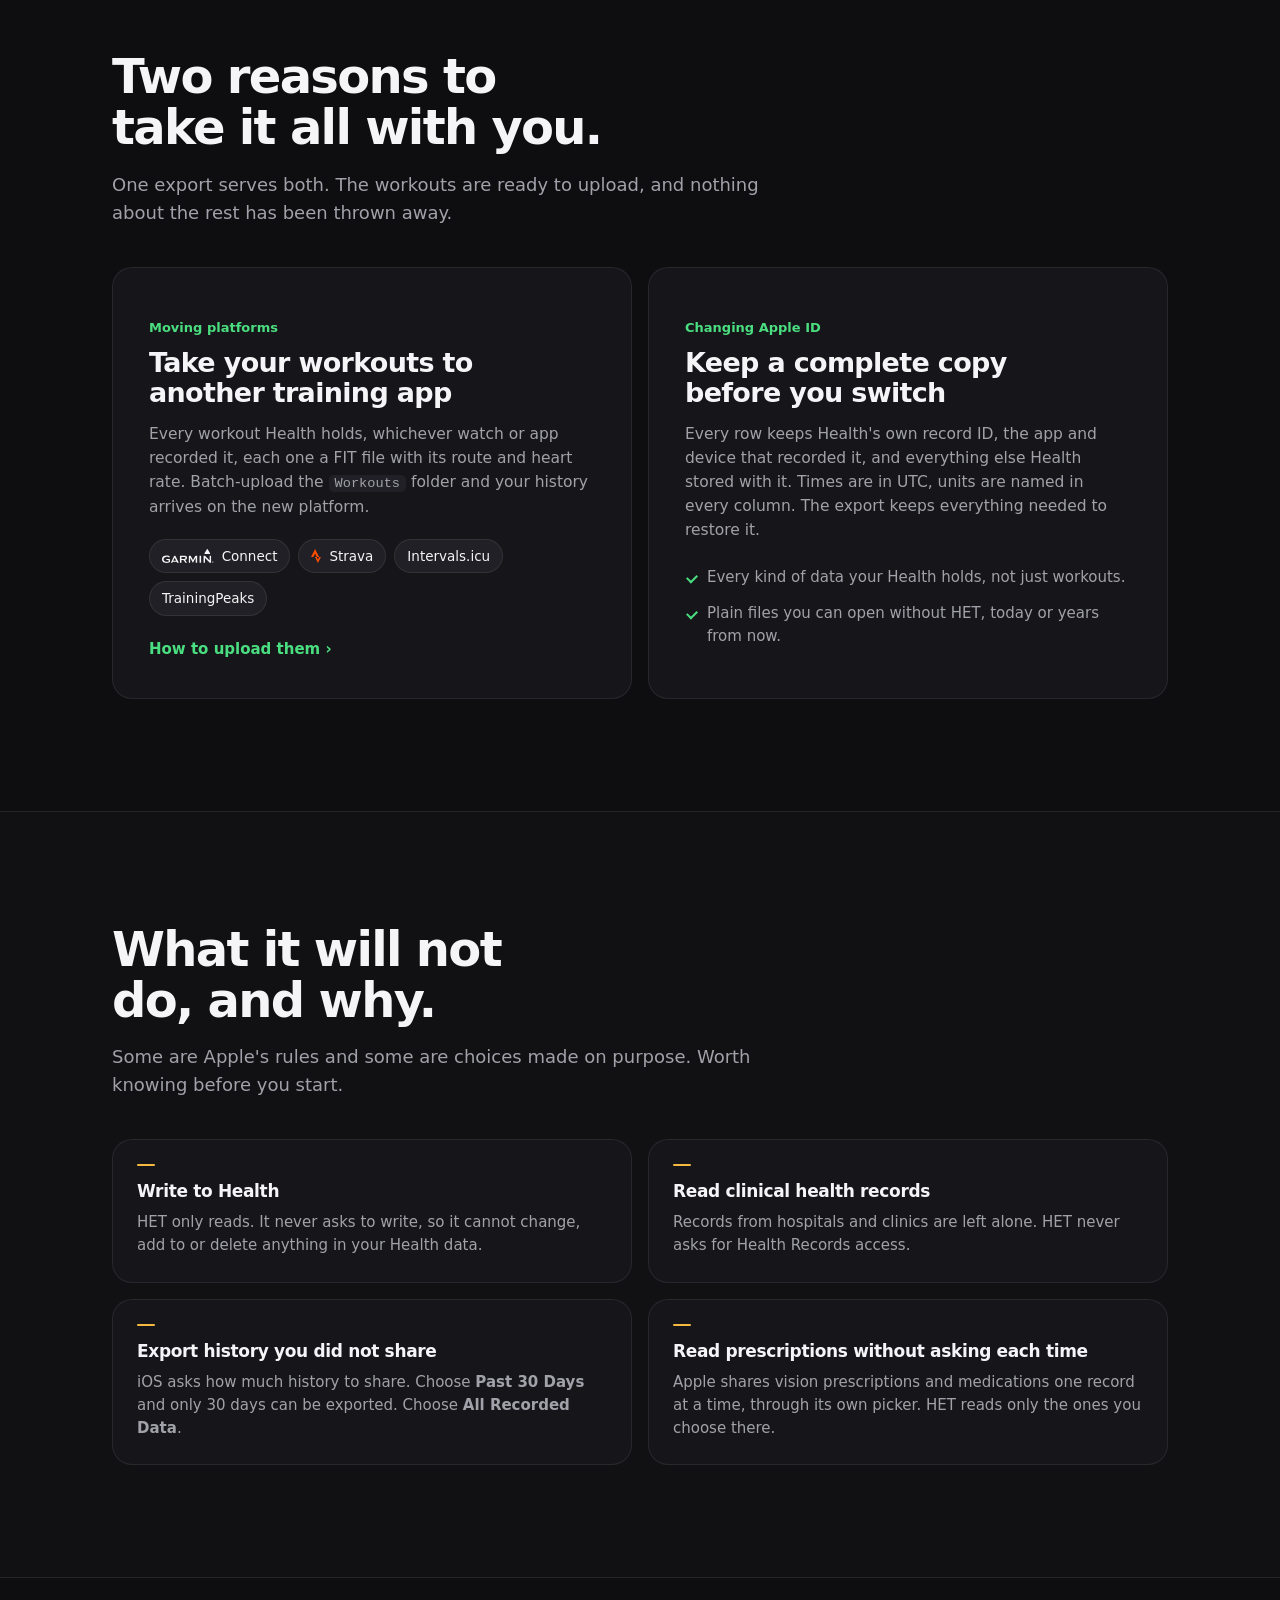
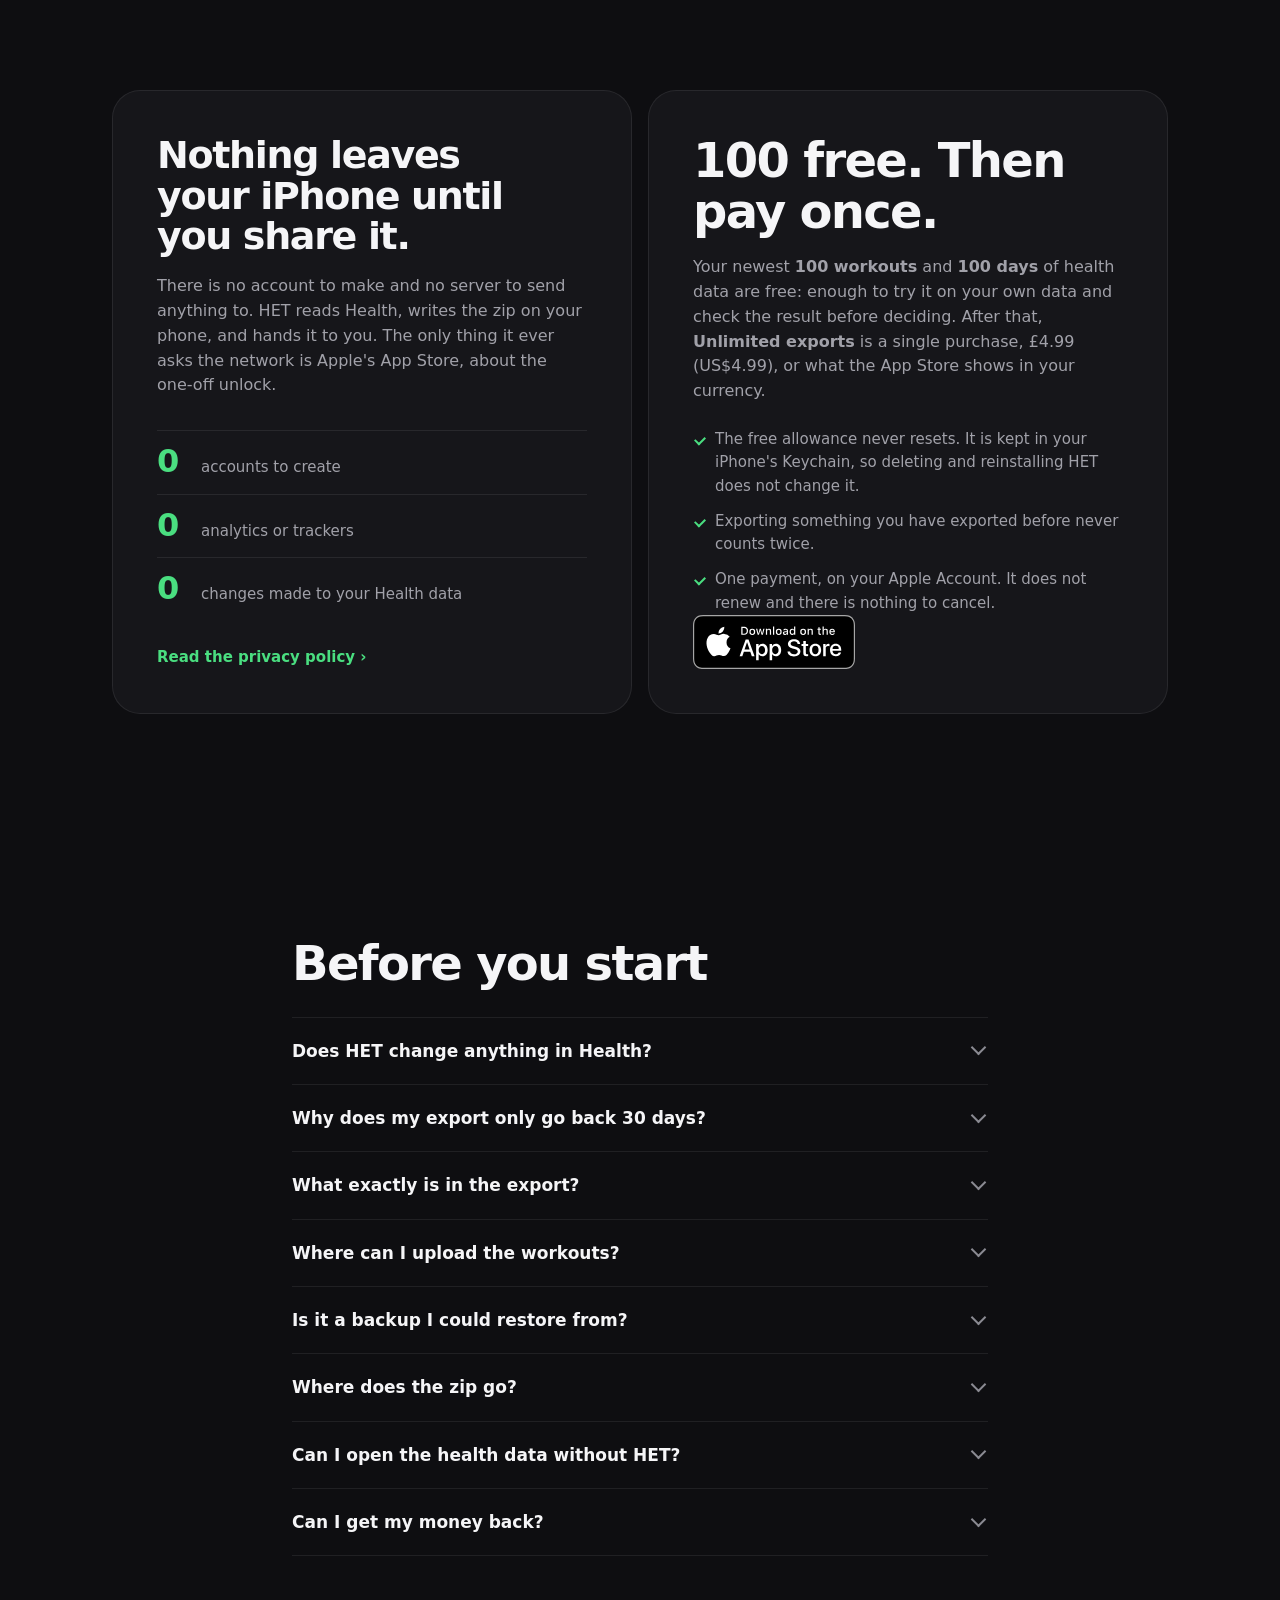
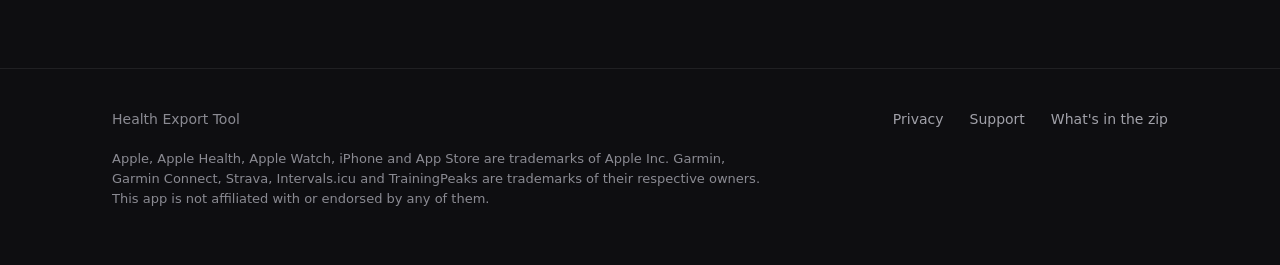
==== commit 9fd23a8a: "Add Cloudflare Web Analytics and disclose it in the privacy policy The app still collects nothing; t" ====
--- a/index.html
+++ b/index.html
@@ -583,5 +583,6 @@
 })();
 </script>
 
+<!-- Cloudflare Web Analytics --><script type='module' src='https://static.cloudflareinsights.com/beacon.min.js' data-cf-beacon='{"token": "e138a4d67e66457a89bc457fbd894b08"}'></script><!-- End Cloudflare Web Analytics -->
 </body>
 </html>
